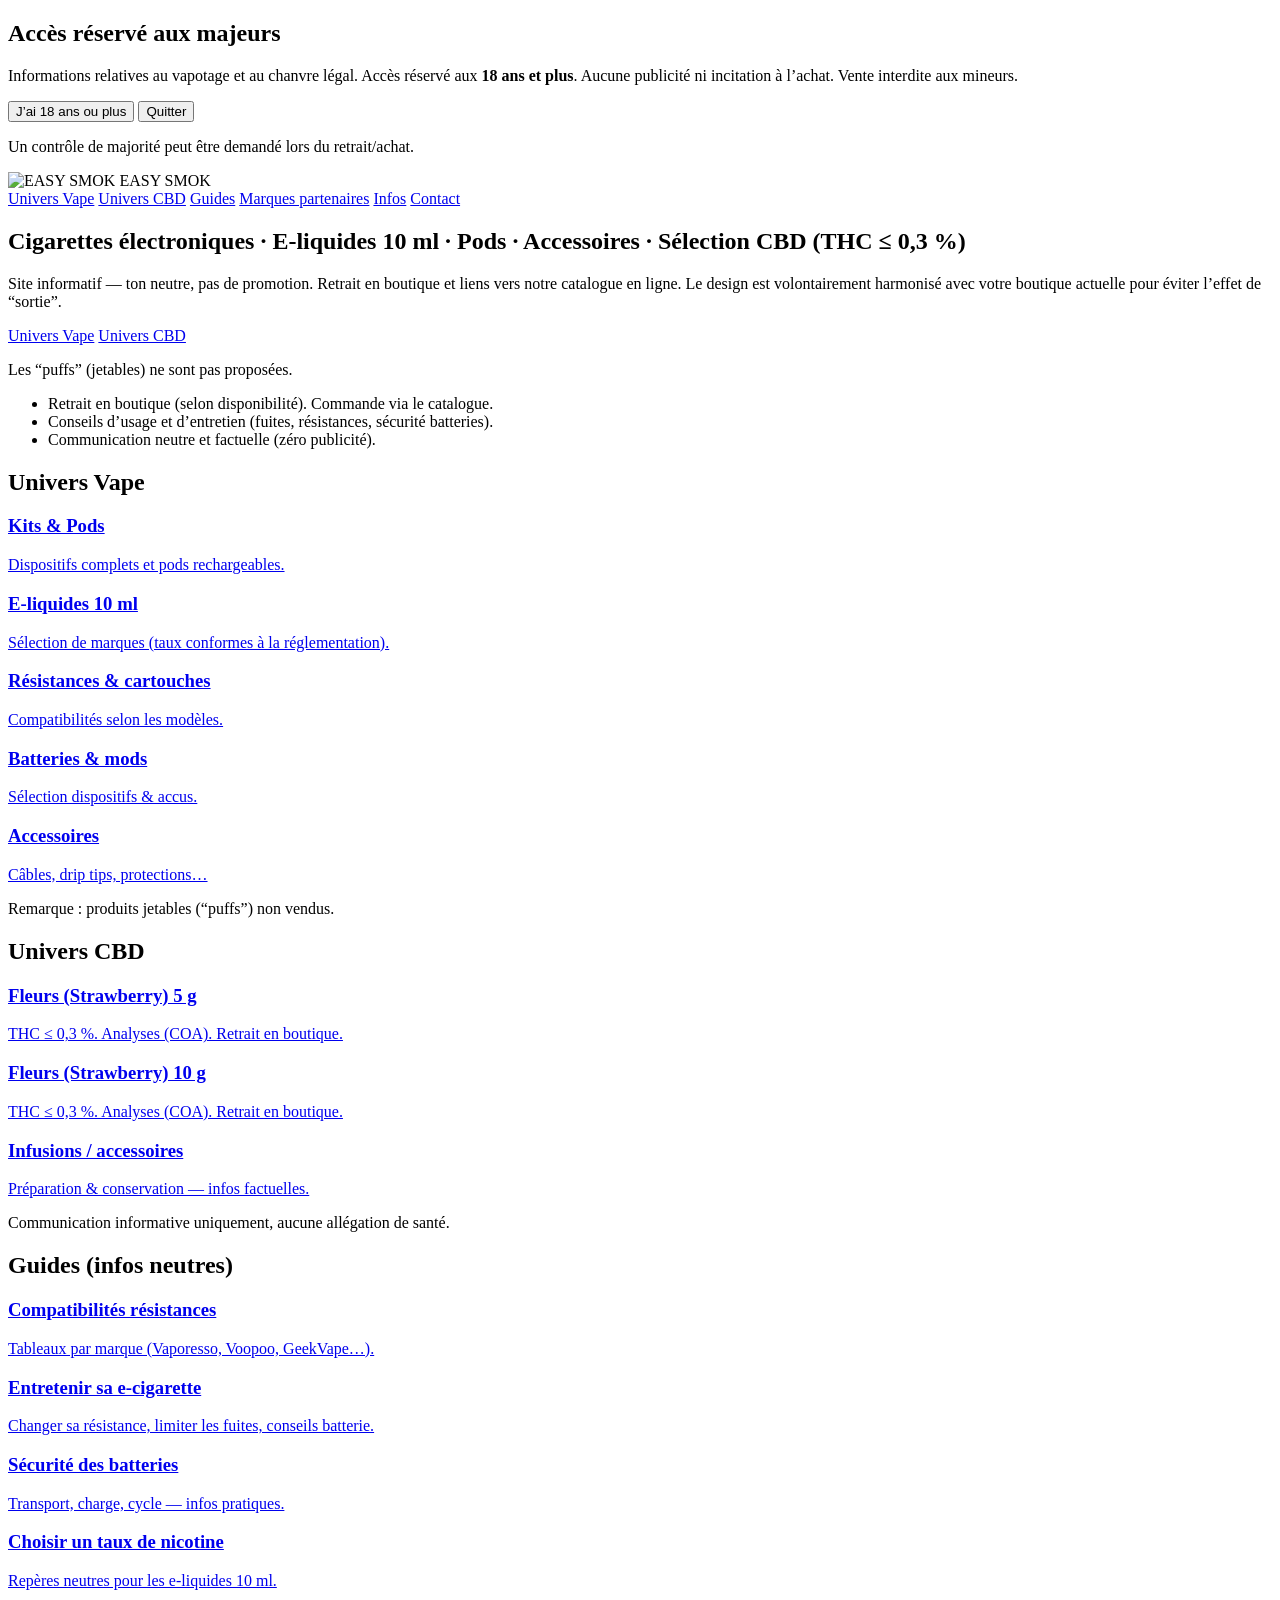
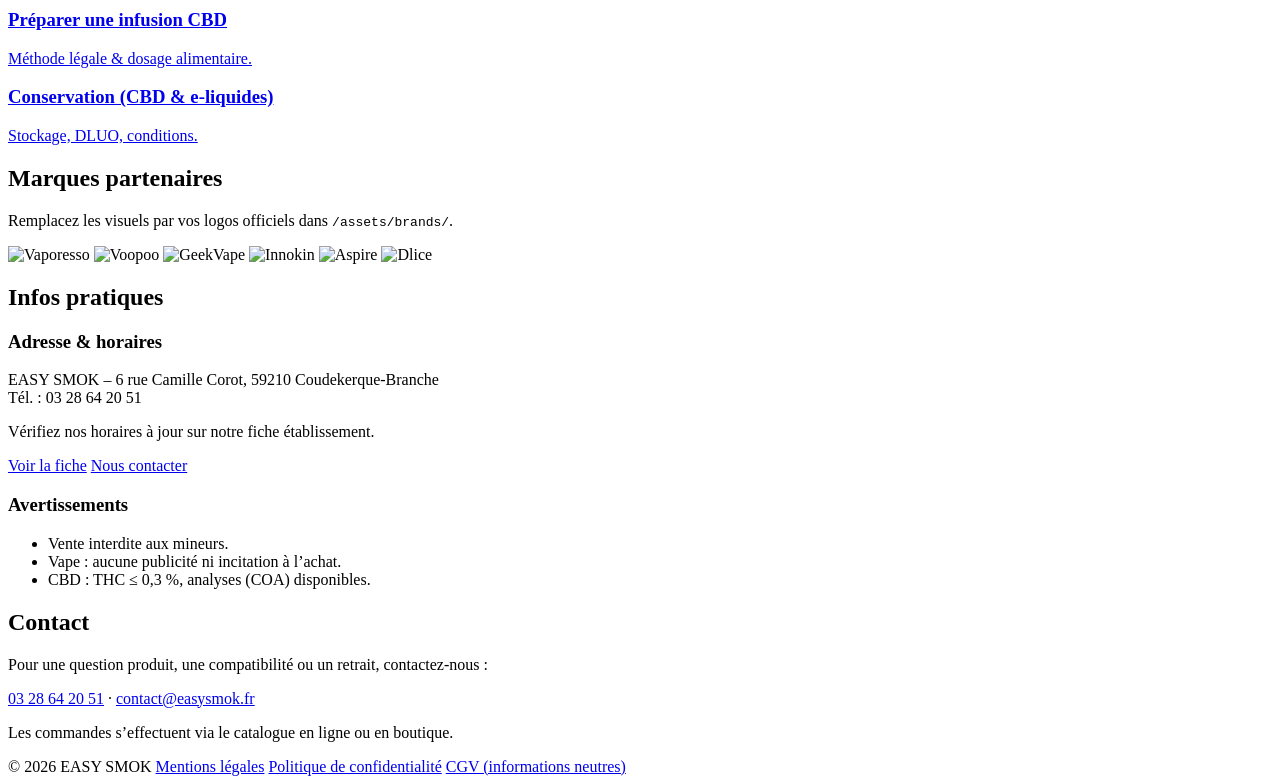
==== index.html @ 7e16b04e "Create index.html" ====
<!DOCTYPE html>
<html lang="fr">
<head>
  <meta charset="utf-8" />
  <meta name="viewport" content="width=device-width, initial-scale=1" />
  <title>EASY SMOK — Cigarettes électroniques & CBD à Coudekerque‑Branche (site informatif)</title>
  <meta name="description" content="EASY SMOK : informations neutres sur cigarettes électroniques, e‑liquides 10 ml, résistances, pods et sélection CBD (THC ≤ 0,3 %) à Coudekerque‑Branche. Retrait en boutique et liens vers notre catalogue." />
  <link rel="canonical" href="https://www.easysmok.fr/" />
  <meta name="robots" content="index,follow" />
  <meta property="og:type" content="website">
  <meta property="og:title" content="EASY SMOK — Cigarettes électroniques & CBD">
  <meta property="og:description" content="Site vitrine informatif : univers Vape & CBD, retrait en boutique, liens vers le catalogue.">
  <meta property="og:url" content="https://www.easysmok.fr/">
  <meta property="og:image" content="https://www.easysmok.fr/assets/logo.png">
  <link rel="icon" type="image/png" href="/assets/logo_easy_smok_apple_1024_transparent.png" />
  <script src="https://cdn.tailwindcss.com"></script>
  <script> tailwind.config = { theme: { extend: { colors: { brand: { red: '#e11d2e' }}}}}; </script>
  <style>.glass{backdrop-filter:blur(8px);background:rgba(255,255,255,.85)}</style>
  <script type="application/ld+json">
  {
    "@context":"https://schema.org",
    "@type":"Store",
    "name":"EASY SMOK",
    "telephone":"+33 3 28 64 20 51",
    "address":{"@type":"PostalAddress","streetAddress":"6 rue Camille Corot","addressLocality":"Coudekerque‑Branche","postalCode":"59210","addressCountry":"FR"},
    "url":"https://www.easysmok.fr/",
    "sameAs":["https://www.facebook.com/easysmok/"]
  }
  </script>
</head>
<body class="min-h-screen bg-white text-slate-800 selection:bg-brand-red/20">
  <div id="ageGate" class="fixed inset-0 z-50 hidden">
    <div class="flex items-center justify-center min-h-full bg-slate-900/70">
      <div class="glass w-[92vw] max-w-md rounded-2xl p-6 shadow-2xl">
        <h2 class="text-xl font-semibold mb-2">Accès réservé aux majeurs</h2>
        <p class="text-sm leading-relaxed text-slate-600 mb-4">
          Informations relatives au vapotage et au chanvre légal. Accès réservé aux <strong>18 ans et plus</strong>.
          Aucune publicité ni incitation à l’achat. Vente interdite aux mineurs.
        </p>
        <div class="flex gap-3">
          <button id="btnYes" class="px-4 py-2 rounded-xl bg-brand-red text-white hover:opacity-90">J’ai 18 ans ou plus</button>
          <button id="btnNo" class="px-4 py-2 rounded-xl bg-slate-200 hover:bg-slate-300">Quitter</button>
        </div>
        <p class="text-xs text-slate-500 mt-3">Un contrôle de majorité peut être demandé lors du retrait/achat.</p>
      </div>
    </div>
  </div>

  <header class="border-b border-slate-200">
    <div class="max-w-6xl mx-auto px-4 py-4 flex items-center justify-between">
      <div class="flex items-center gap-3">
        <img src="/assets/logo_easy_smok_apple_1024_transparent.png" alt="EASY SMOK" class="h-10 w-auto" />
        <span class="sr-only">EASY SMOK</span>
      </div>
      <nav class="hidden md:flex gap-6 text-sm">
        <a href="#vape" class="hover:underline">Univers Vape</a>
        <a href="#cbd" class="hover:underline">Univers CBD</a>
        <a href="#guides" class="hover:underline">Guides</a>
        <a href="#marques" class="hover:underline">Marques partenaires</a>
        <a href="#infos" class="hover:underline">Infos</a>
        <a href="#contact" class="hover:underline">Contact</a>
      </nav>
    </div>
  </header>

  <section class="max-w-6xl mx-auto px-4 py-10">
    <div class="grid md:grid-cols-2 gap-8 items-center">
      <div>
        <h1 class="text-3xl md:text-4xl font-semibold leading-tight">Cigarettes électroniques · E‑liquides 10 ml · Pods · Accessoires · Sélection CBD (THC ≤ 0,3 %)</h1>
        <p class="mt-4 text-slate-600">
          Site informatif — ton neutre, pas de promotion. Retrait en boutique et liens vers notre catalogue en ligne.
          Le design est volontairement harmonisé avec votre boutique actuelle pour éviter l’effet de “sortie”.
        </p>
        <div class="mt-6 flex flex-wrap gap-3">
          <a href="#vape" class="inline-flex items-center gap-2 px-4 py-2 rounded-xl bg-brand-red text-white hover:opacity-90">Univers Vape</a>
          <a href="#cbd" class="inline-flex items-center gap-2 px-4 py-2 rounded-xl bg-slate-200 hover:bg-slate-300">Univers CBD</a>
        </div>
        <p class="mt-3 text-xs text-slate-500">Les “puffs” (jetables) ne sont pas proposées.</p>
      </div>
      <div class="relative">
        <div class="rounded-2xl border border-slate-200 p-6 shadow-sm bg-white">
          <ul class="text-sm space-y-3">
            <li class="flex items-start gap-3"><span class="mt-1 h-2 w-2 rounded-full bg-brand-red"></span>
              <span>Retrait en boutique (selon disponibilité). Commande via le catalogue.</span></li>
            <li class="flex items-start gap-3"><span class="mt-1 h-2 w-2 rounded-full bg-brand-red"></span>
              <span>Conseils d’usage et d’entretien (fuites, résistances, sécurité batteries).</span></li>
            <li class="flex items-start gap-3"><span class="mt-1 h-2 w-2 rounded-full bg-brand-red"></span>
              <span>Communication neutre et factuelle (zéro publicité).</span></li>
          </ul>
        </div>
      </div>
    </div>
  </section>

  <section id="vape" class="border-t border-slate-200 bg-slate-50">
    <div class="max-w-6xl mx-auto px-4 py-10">
      <h2 class="text-2xl font-semibold mb-6">Univers Vape</h2>
      <div class="grid sm:grid-cols-2 lg:grid-cols-3 gap-4">
        <a class="block rounded-2xl bg-white p-5 shadow hover:shadow-md transition" href="https://easysmok.eproshopping.fr/catalogue/226014-kit">
          <h3 class="font-medium">Kits & Pods</h3>
          <p class="text-sm text-slate-600 mt-1">Dispositifs complets et pods rechargeables.</p>
        </a>
        <a class="block rounded-2xl bg-white p-5 shadow hover:shadow-md transition" href="https://easysmok.eproshopping.fr/catalogue/225247-pulp">
          <h3 class="font-medium">E‑liquides 10 ml</h3>
          <p class="text-sm text-slate-600 mt-1">Sélection de marques (taux conformes à la réglementation).</p>
        </a>
        <a class="block rounded-2xl bg-white p-5 shadow hover:shadow-md transition" href="https://easysmok.eproshopping.fr/catalogue/268162-RESISTENCES">
          <h3 class="font-medium">Résistances & cartouches</h3>
          <p class="text-sm text-slate-600 mt-1">Compatibilités selon les modèles.</p>
        </a>
        <a class="block rounded-2xl bg-white p-5 shadow hover:shadow-md transition" href="https://easysmok.eproshopping.fr/catalogue/267697-BATTERIE">
          <h3 class="font-medium">Batteries & mods</h3>
          <p class="text-sm text-slate-600 mt-1">Sélection dispositifs & accus.</p>
        </a>
        <a class="block rounded-2xl bg-white p-5 shadow hover:shadow-md transition" href="https://easysmok.eproshopping.fr/catalogue/226016-ACCESSOIRE">
          <h3 class="font-medium">Accessoires</h3>
          <p class="text-sm text-slate-600 mt-1">Câbles, drip tips, protections…</p>
        </a>
      </div>
      <p class="text-xs text-slate-500 mt-4">Remarque : produits jetables (“puffs”) non vendus.</p>
    </div>
  </section>

  <section id="cbd" class="max-w-6xl mx-auto px-4 py-10">
    <h2 class="text-2xl font-semibold mb-6">Univers CBD</h2>
    <div class="grid sm:grid-cols-2 lg:grid-cols-3 gap-4">
      <a class="block rounded-2xl bg-white p-5 shadow hover:shadow-md transition" href="#">
        <h3 class="font-medium">Fleurs (Strawberry) 5 g</h3>
        <p class="text-sm text-slate-600 mt-1">THC ≤ 0,3 %. Analyses (COA). Retrait en boutique.</p>
      </a>
      <a class="block rounded-2xl bg-white p-5 shadow hover:shadow-md transition" href="#">
        <h3 class="font-medium">Fleurs (Strawberry) 10 g</h3>
        <p class="text-sm text-slate-600 mt-1">THC ≤ 0,3 %. Analyses (COA). Retrait en boutique.</p>
      </a>
      <a class="block rounded-2xl bg-white p-5 shadow hover:shadow-md transition" href="#">
        <h3 class="font-medium">Infusions / accessoires</h3>
        <p class="text-sm text-slate-600 mt-1">Préparation & conservation — infos factuelles.</p>
      </a>
    </div>
    <p class="text-xs text-slate-500 mt-4">Communication informative uniquement, aucune allégation de santé.</p>
  </section>

  <section id="guides" class="border-t border-slate-200 bg-slate-50">
    <div class="max-w-6xl mx-auto px-4 py-10">
      <h2 class="text-2xl font-semibold mb-6">Guides (infos neutres)</h2>
      <div class="grid sm:grid-cols-2 lg:grid-cols-3 gap-4">
        <a class="block rounded-2xl bg-white p-5 shadow hover:shadow-md transition" href="/guides/compatibilites-resistances.html">
          <h3 class="font-medium">Compatibilités résistances</h3>
          <p class="text-sm text-slate-600 mt-1">Tableaux par marque (Vaporesso, Voopoo, GeekVape…).</p>
        </a>
        <a class="block rounded-2xl bg-white p-5 shadow hover:shadow-md transition" href="/guides/entretien-ecig.html">
          <h3 class="font-medium">Entretenir sa e‑cigarette</h3>
          <p class="text-sm text-slate-600 mt-1">Changer sa résistance, limiter les fuites, conseils batterie.</p>
        </a>
        <a class="block rounded-2xl bg-white p-5 shadow hover:shadow-md transition" href="/guides/securite-batteries.html">
          <h3 class="font-medium">Sécurité des batteries</h3>
          <p class="text-sm text-slate-600 mt-1">Transport, charge, cycle — infos pratiques.</p>
        </a>
        <a class="block rounded-2xl bg-white p-5 shadow hover:shadow-md transition" href="/guides/taux-nicotine.html">
          <h3 class="font-medium">Choisir un taux de nicotine</h3>
          <p class="text-sm text-slate-600 mt-1">Repères neutres pour les e‑liquides 10 ml.</p>
        </a>
        <a class="block rounded-2xl bg-white p-5 shadow hover:shadow-md transition" href="/guides/infusion-cbd.html">
          <h3 class="font-medium">Préparer une infusion CBD</h3>
          <p class="text-sm text-slate-600 mt-1">Méthode légale & dosage alimentaire.</p>
        </a>
        <a class="block rounded-2xl bg-white p-5 shadow hover:shadow-md transition" href="/guides/conservation-cbd.html">
          <h3 class="font-medium">Conservation (CBD & e‑liquides)</h3>
          <p class="text-sm text-slate-600 mt-1">Stockage, DLUO, conditions.</p>
        </a>
      </div>
    </div>
  </section>

  <section id="marques" class="max-w-6xl mx-auto px-4 py-10">
    <h2 class="text-2xl font-semibold mb-6">Marques partenaires</h2>
    <p class="text-sm text-slate-600 mb-4">Remplacez les visuels par vos logos officiels dans <code>/assets/brands/</code>.</p>
    <div class="grid grid-cols-2 sm:grid-cols-3 lg:grid-cols-6 gap-4 items-center">
      <img src="/assets/brands/vaporesso.svg" alt="Vaporesso" loading="lazy" class="h-16 w-full object-contain p-3 bg-white rounded-xl shadow"/>
      <img src="/assets/brands/voopoo.svg" alt="Voopoo" loading="lazy" class="h-16 w-full object-contain p-3 bg-white rounded-xl shadow"/>
      <img src="/assets/brands/geekvape.svg" alt="GeekVape" loading="lazy" class="h-16 w-full object-contain p-3 bg-white rounded-xl shadow"/>
      <img src="/assets/brands/innokin.svg" alt="Innokin" loading="lazy" class="h-16 w-full object-contain p-3 bg-white rounded-xl shadow"/>
      <img src="/assets/brands/aspire.svg" alt="Aspire" loading="lazy" class="h-16 w-full object-contain p-3 bg-white rounded-xl shadow"/>
      <img src="/assets/brands/dlice.svg" alt="Dlice" loading="lazy" class="h-16 w-full object-contain p-3 bg-white rounded-xl shadow"/>
    </div>
  </section>

  <section id="infos" class="border-t border-slate-200 bg-slate-50">
    <div class="max-w-6xl mx-auto px-4 py-10">
      <h2 class="text-2xl font-semibold mb-6">Infos pratiques</h2>
      <div class="grid md:grid-cols-2 gap-6">
        <div class="rounded-2xl bg-white p-5 shadow-sm">
          <h3 class="font-medium">Adresse & horaires</h3>
          <p class="text-sm text-slate-600 mt-2">
            EASY SMOK – 6 rue Camille Corot, 59210 Coudekerque‑Branche<br/>
            Tél. : 03 28 64 20 51
          </p>
          <p class="text-xs text-slate-500 mt-2">Vérifiez nos horaires à jour sur notre fiche établissement.</p>
          <div class="mt-3 flex gap-3">
            <a class="px-3 py-2 rounded-xl bg-brand-red text-white text-sm" href="https://www.facebook.com/easysmok/" target="_blank" rel="noopener">Voir la fiche</a>
            <a class="px-3 py-2 rounded-xl bg-slate-200 text-sm" href="https://easysmok.eproshopping.fr/contact" target="_blank" rel="noopener">Nous contacter</a>
          </div>
        </div>
        <div class="rounded-2xl bg-white p-5 shadow-sm">
          <h3 class="font-medium">Avertissements</h3>
          <ul class="list-disc ml-5 text-sm text-slate-600 mt-2 space-y-2">
            <li>Vente interdite aux mineurs.</li>
            <li>Vape : aucune publicité ni incitation à l’achat.</li>
            <li>CBD : THC ≤ 0,3 %, analyses (COA) disponibles.</li>
          </ul>
        </div>
      </div>
    </div>
  </section>

  <section id="contact" class="max-w-6xl mx-auto px-4 py-10">
    <h2 class="text-2xl font-semibold mb-6">Contact</h2>
    <div class="rounded-2xl border border-slate-200 p-6">
      <p class="text-sm text-slate-600">Pour une question produit, une compatibilité ou un retrait, contactez‑nous :</p>
      <p class="mt-2"><a class="text-slate-900 underline" href="tel:+33328642051">03 28 64 20 51</a> · <a class="text-slate-900 underline" href="mailto:contact@easysmok.fr">contact@easysmok.fr</a></p>
      <p class="text-xs text-slate-500 mt-3">Les commandes s’effectuent via le catalogue en ligne ou en boutique.</p>
    </div>
  </section>

  <footer class="border-t border-slate-200 py-10">
    <div class="max-w-6xl mx-auto px-4 text-xs text-slate-500">
      <div class="flex flex-wrap items-center gap-3">
        <span>© <span id="year"></span> EASY SMOK</span>
        <a class="underline" href="#">Mentions légales</a>
        <a class="underline" href="#">Politique de confidentialité</a>
        <a class="underline" href="#">CGV (informations neutres)</a>
      </div>
    </div>
  </footer>

  <script>
    document.getElementById('year').textContent = new Date().getFullYear();
    const ageGate = document.getElementById('ageGate');
    const btnYes  = document.getElementById('btnYes');
    const btnNo   = document.getElementById('btnNo');
    const hasConsent = document.cookie.split('; ').find(r => r.startsWith('ageVerified='));
    if (!hasConsent) { ageGate.classList.remove('hidden'); }
    btnYes.addEventListener('click', () => {
      const expiry = new Date(Date.now() + 1000*60*60*24*30).toUTCString();
      document.cookie = `ageVerified=1; path=/; expires=${expiry}`;
      ageGate.classList.add('hidden');
    });
    btnNo.addEventListener('click', () => { window.location.href = 'https://www.service-public.fr/'; });
  </script>
</body>
</html>
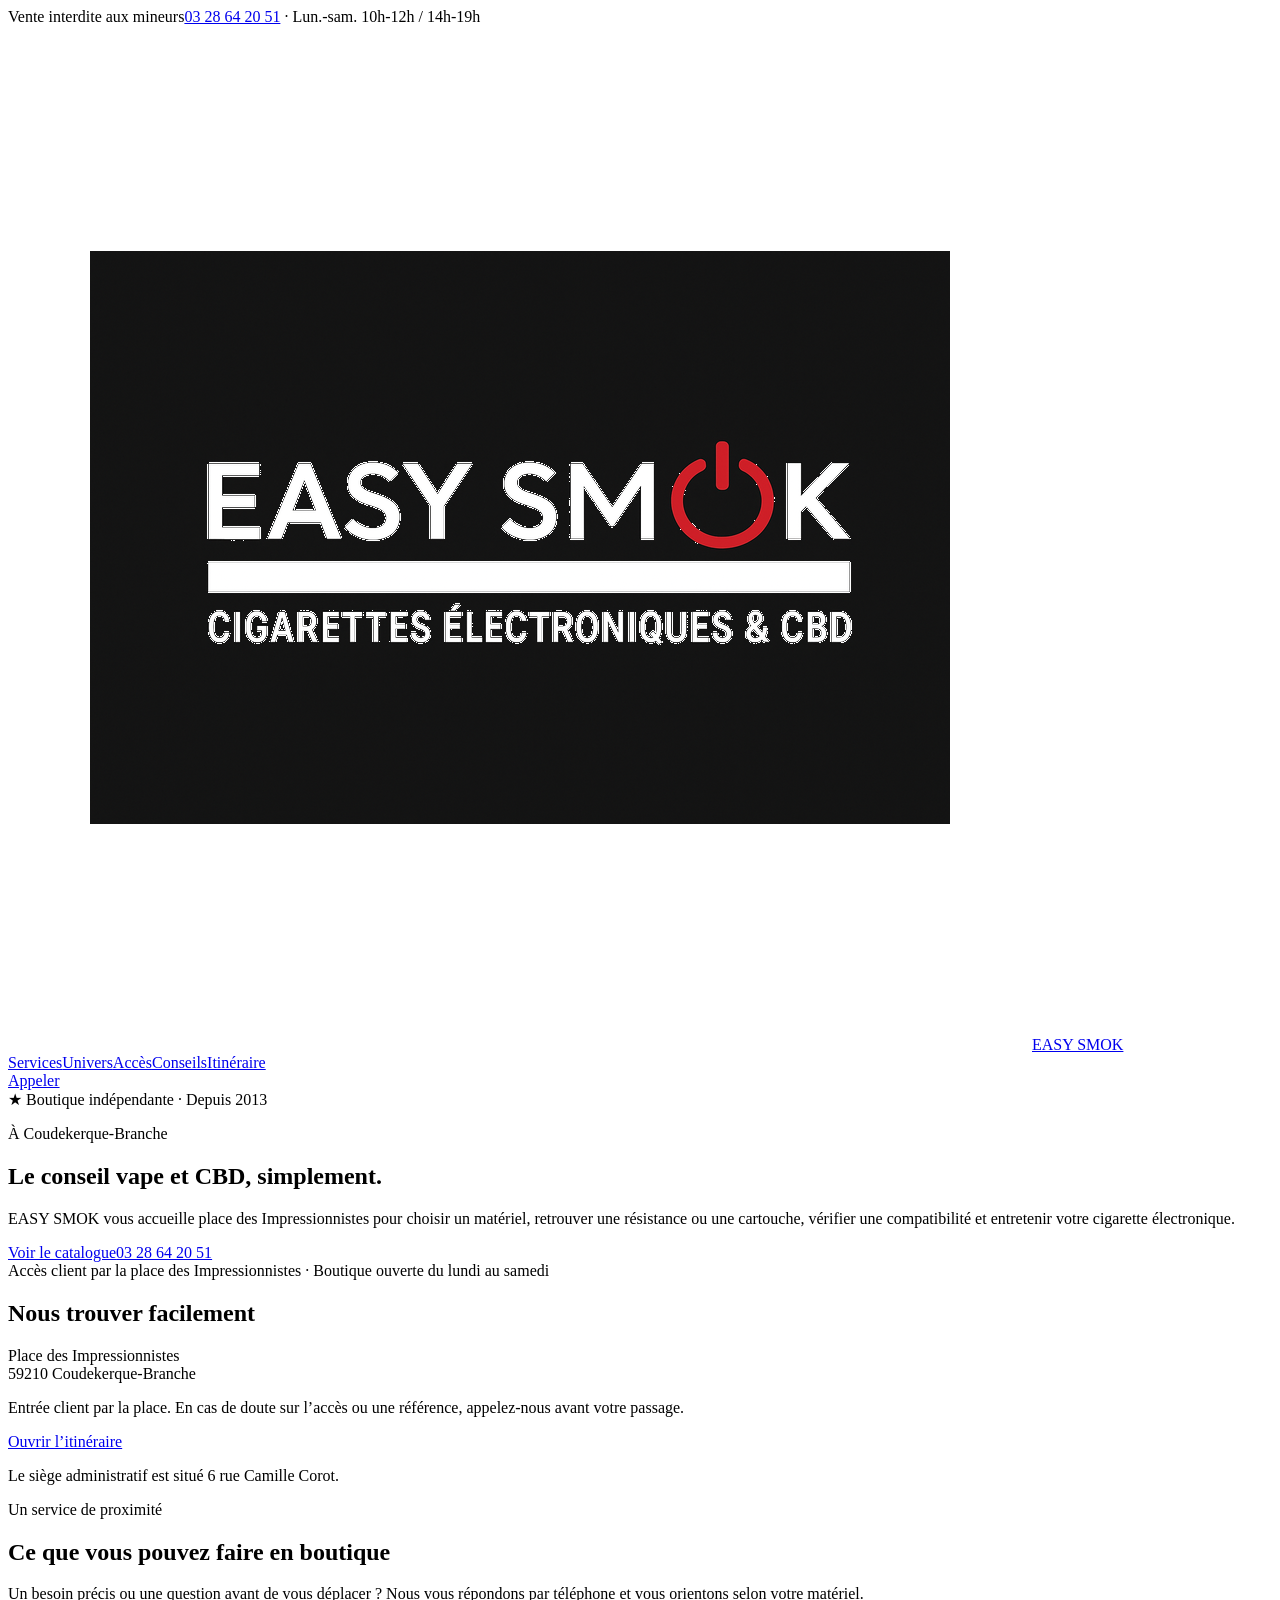
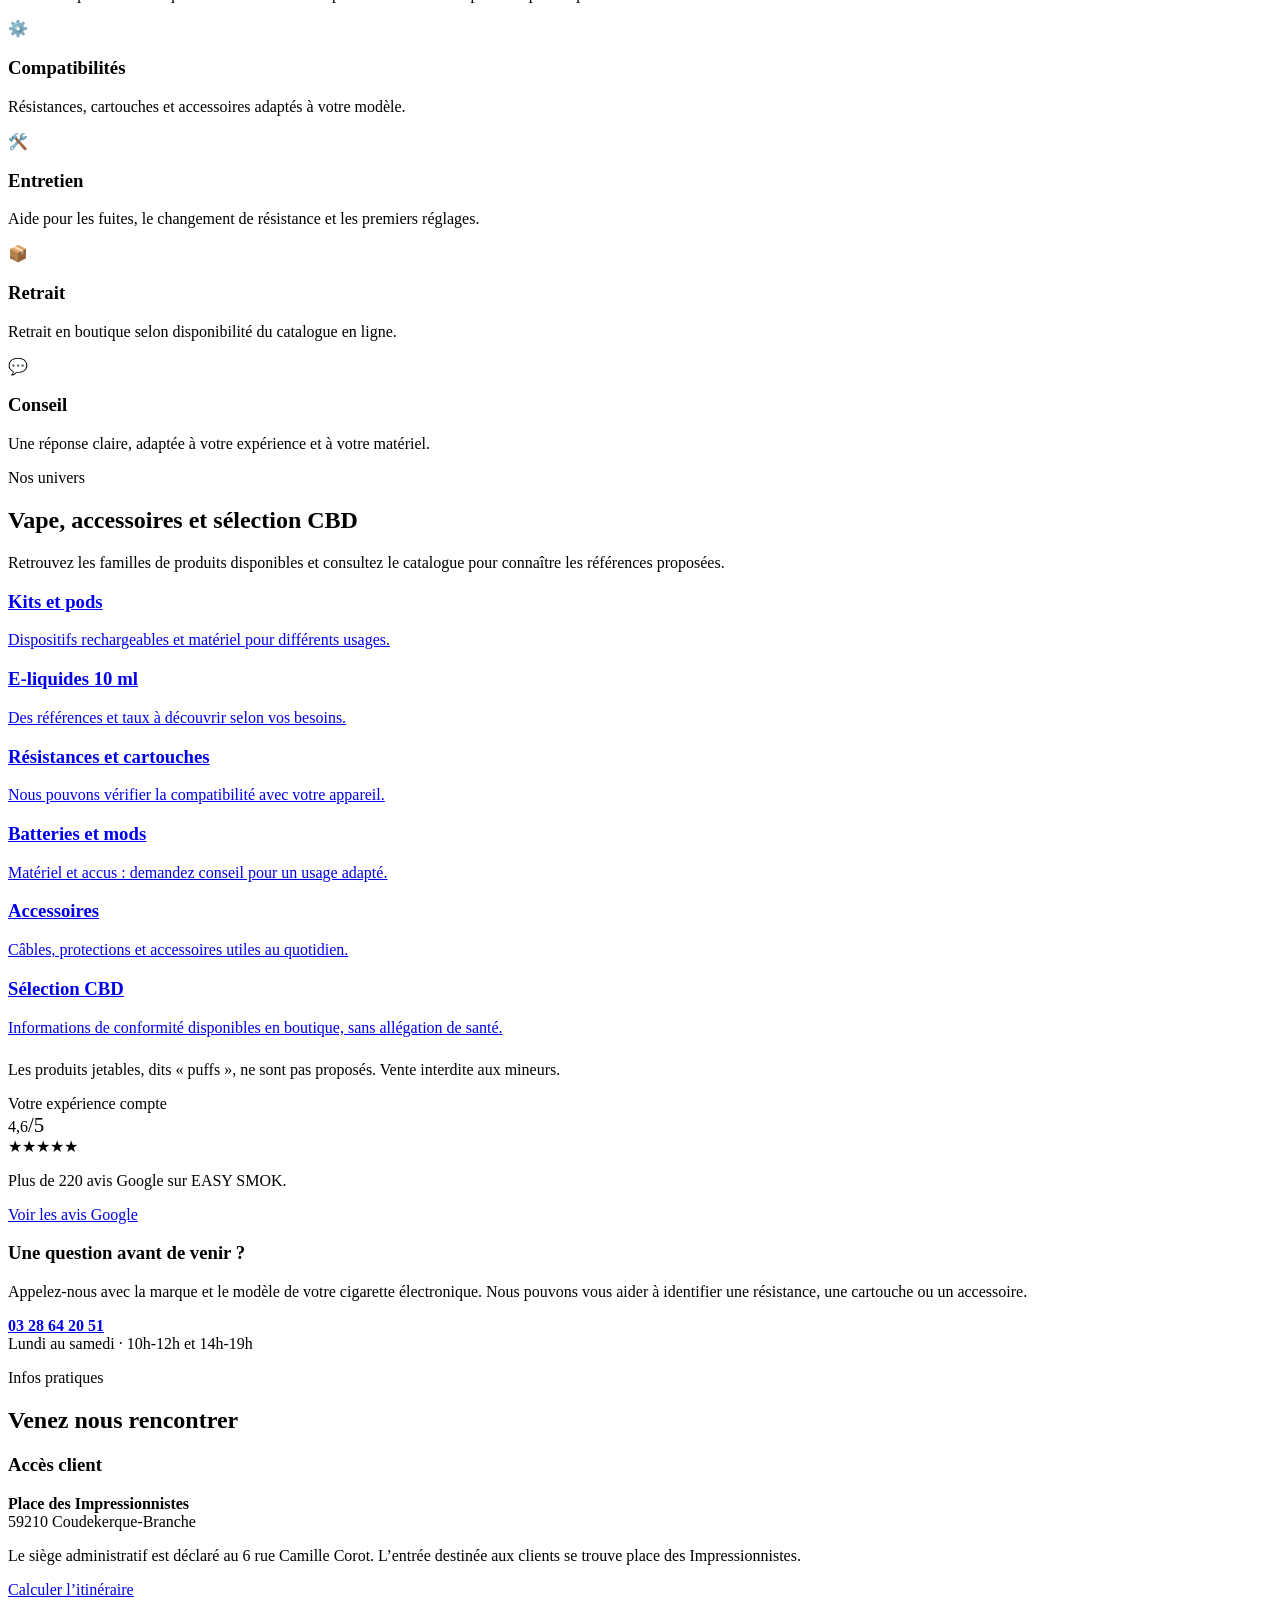
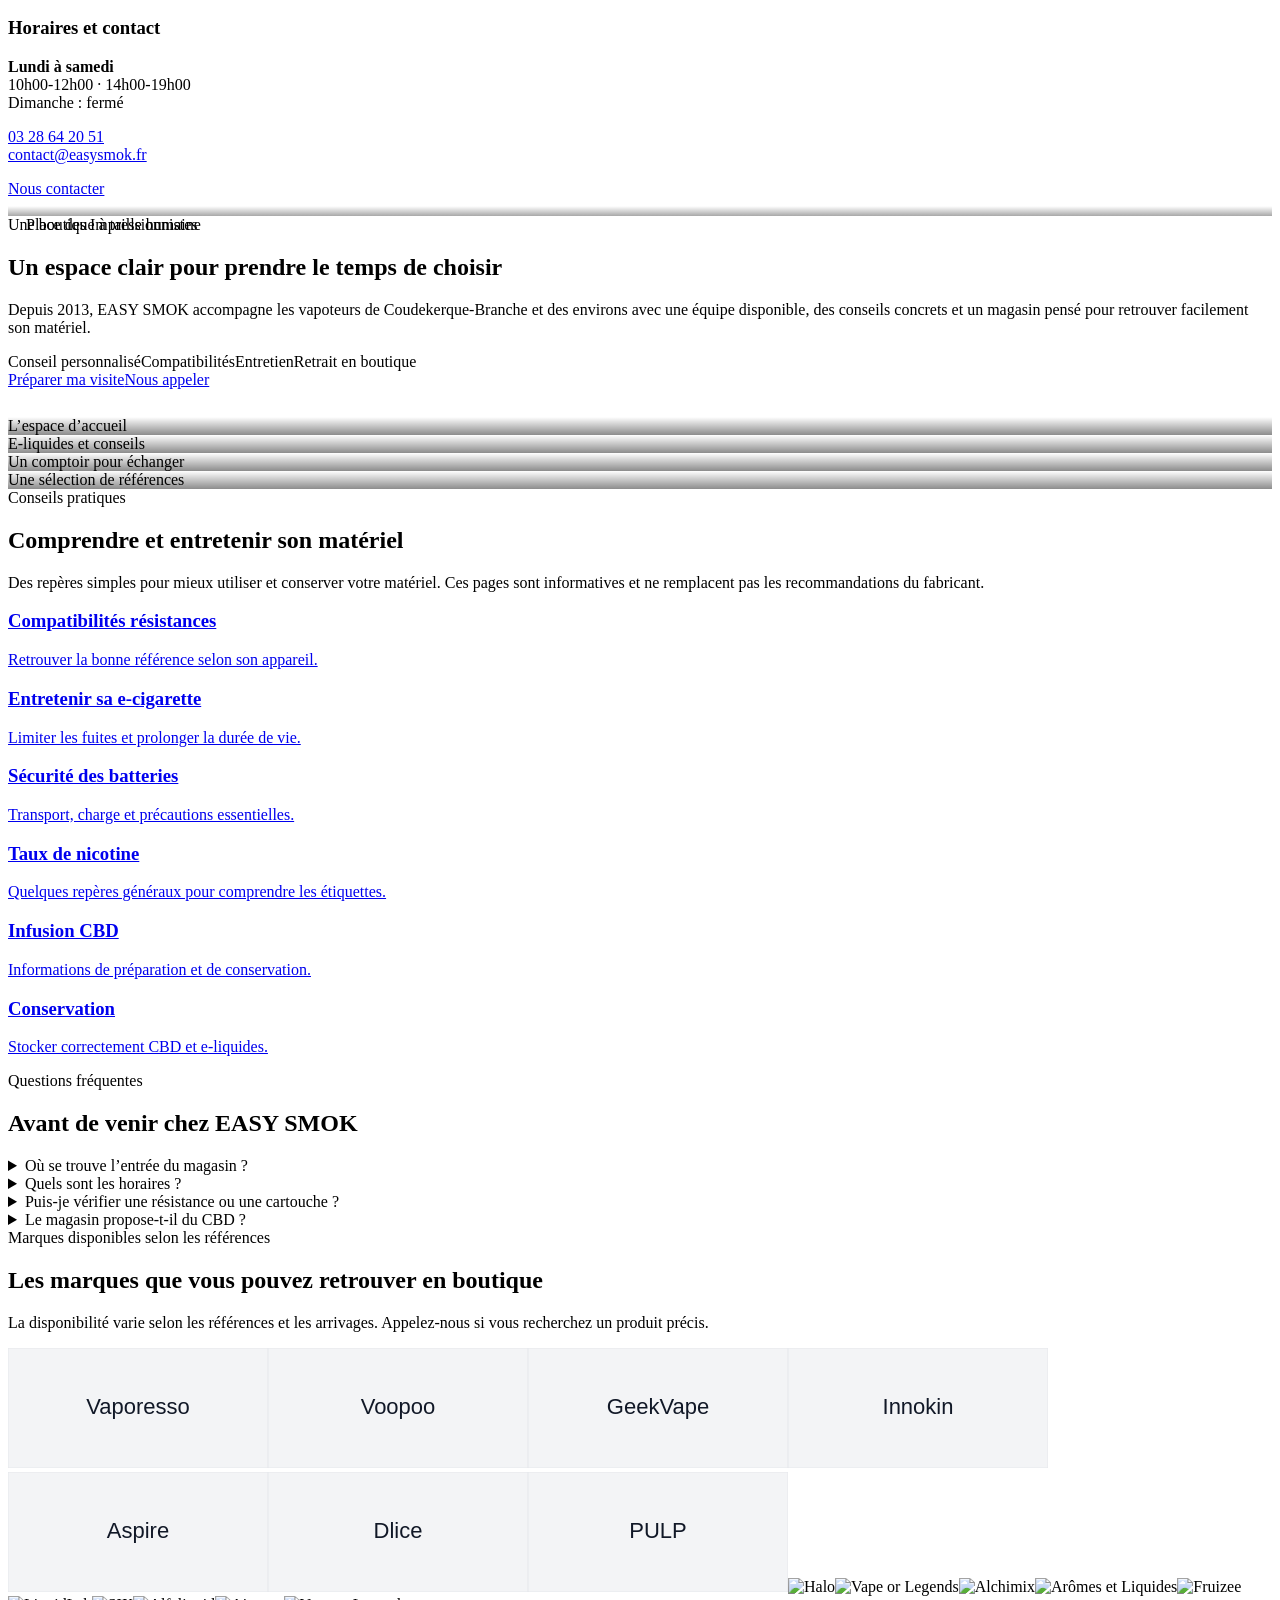
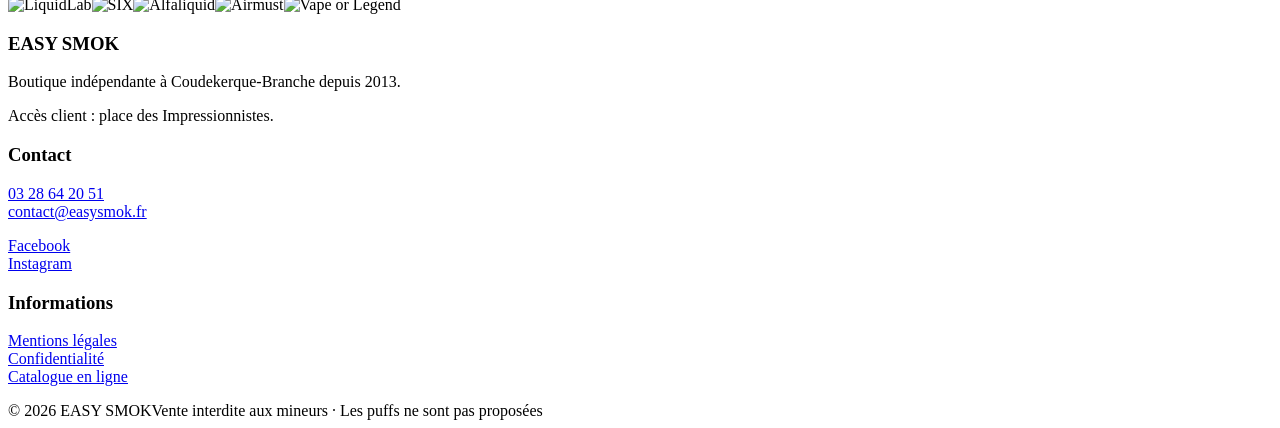
==== commit 571671b5: "Add files via upload" ====
--- a/index.html
+++ b/index.html
@@ -1,251 +1,25 @@
-<!DOCTYPE html>
+<!doctype html>
 <html lang="fr">
 <head>
-  <meta charset="utf-8" />
-  <meta name="viewport" content="width=device-width, initial-scale=1" />
-  <title>EASY SMOK — Cigarettes électroniques & CBD à Coudekerque‑Branche (site informatif)</title>
-  <meta name="description" content="EASY SMOK : informations neutres sur cigarettes électroniques, e‑liquides 10 ml, résistances, pods et sélection CBD (THC ≤ 0,3 %) à Coudekerque‑Branche. Retrait en boutique et liens vers notre catalogue." />
-  <link rel="canonical" href="https://www.easysmok.fr/" />
-  <meta name="robots" content="index,follow" />
-  <meta property="og:type" content="website">
-  <meta property="og:title" content="EASY SMOK — Cigarettes électroniques & CBD">
-  <meta property="og:description" content="Site vitrine informatif : univers Vape & CBD, retrait en boutique, liens vers le catalogue.">
-  <meta property="og:url" content="https://www.easysmok.fr/">
-  <meta property="og:image" content="https://www.easysmok.fr/assets/logo.png">
-  <link rel="icon" type="image/png" href="/assets/logo_easy_smok_apple_1024_transparent.png" />
-  <script src="https://cdn.tailwindcss.com"></script>
-  <script> tailwind.config = { theme: { extend: { colors: { brand: { red: '#e11d2e' }}}}}; </script>
-  <style>.glass{backdrop-filter:blur(8px);background:rgba(255,255,255,.85)}</style>
-  <script type="application/ld+json">
-  {
-    "@context":"https://schema.org",
-    "@type":"Store",
-    "name":"EASY SMOK",
-    "telephone":"+33 3 28 64 20 51",
-    "address":{"@type":"PostalAddress","streetAddress":"6 rue Camille Corot","addressLocality":"Coudekerque‑Branche","postalCode":"59210","addressCountry":"FR"},
-    "url":"https://www.easysmok.fr/",
-    "sameAs":["https://www.facebook.com/easysmok/"]
-  }
-  </script>
-</head>
-<body class="min-h-screen bg-white text-slate-800 selection:bg-brand-red/20">
-  <div id="ageGate" class="fixed inset-0 z-50 hidden">
-    <div class="flex items-center justify-center min-h-full bg-slate-900/70">
-      <div class="glass w-[92vw] max-w-md rounded-2xl p-6 shadow-2xl">
-        <h2 class="text-xl font-semibold mb-2">Accès réservé aux majeurs</h2>
-        <p class="text-sm leading-relaxed text-slate-600 mb-4">
-          Informations relatives au vapotage et au chanvre légal. Accès réservé aux <strong>18 ans et plus</strong>.
-          Aucune publicité ni incitation à l’achat. Vente interdite aux mineurs.
-        </p>
-        <div class="flex gap-3">
-          <button id="btnYes" class="px-4 py-2 rounded-xl bg-brand-red text-white hover:opacity-90">J’ai 18 ans ou plus</button>
-          <button id="btnNo" class="px-4 py-2 rounded-xl bg-slate-200 hover:bg-slate-300">Quitter</button>
-        </div>
-        <p class="text-xs text-slate-500 mt-3">Un contrôle de majorité peut être demandé lors du retrait/achat.</p>
-      </div>
-    </div>
-  </div>
-
-  <header class="border-b border-slate-200">
-    <div class="max-w-6xl mx-auto px-4 py-4 flex items-center justify-between">
-      <div class="flex items-center gap-3">
-        <img src="/assets/logo_easy_smok_apple_1024_transparent.png" alt="EASY SMOK" class="h-10 w-auto" />
-        <span class="sr-only">EASY SMOK</span>
-      </div>
-      <nav class="hidden md:flex gap-6 text-sm">
-        <a href="#vape" class="hover:underline">Univers Vape</a>
-        <a href="#cbd" class="hover:underline">Univers CBD</a>
-        <a href="#guides" class="hover:underline">Guides</a>
-        <a href="#marques" class="hover:underline">Marques partenaires</a>
-        <a href="#infos" class="hover:underline">Infos</a>
-        <a href="#contact" class="hover:underline">Contact</a>
-      </nav>
-    </div>
-  </header>
-
-  <section class="max-w-6xl mx-auto px-4 py-10">
-    <div class="grid md:grid-cols-2 gap-8 items-center">
-      <div>
-        <h1 class="text-3xl md:text-4xl font-semibold leading-tight">Cigarettes électroniques · E‑liquides 10 ml · Pods · Accessoires · Sélection CBD (THC ≤ 0,3 %)</h1>
-        <p class="mt-4 text-slate-600">
-          Site informatif — ton neutre, pas de promotion. Retrait en boutique et liens vers notre catalogue en ligne.
-          Le design est volontairement harmonisé avec votre boutique actuelle pour éviter l’effet de “sortie”.
-        </p>
-        <div class="mt-6 flex flex-wrap gap-3">
-          <a href="#vape" class="inline-flex items-center gap-2 px-4 py-2 rounded-xl bg-brand-red text-white hover:opacity-90">Univers Vape</a>
-          <a href="#cbd" class="inline-flex items-center gap-2 px-4 py-2 rounded-xl bg-slate-200 hover:bg-slate-300">Univers CBD</a>
-        </div>
-        <p class="mt-3 text-xs text-slate-500">Les “puffs” (jetables) ne sont pas proposées.</p>
-      </div>
-      <div class="relative">
-        <div class="rounded-2xl border border-slate-200 p-6 shadow-sm bg-white">
-          <ul class="text-sm space-y-3">
-            <li class="flex items-start gap-3"><span class="mt-1 h-2 w-2 rounded-full bg-brand-red"></span>
-              <span>Retrait en boutique (selon disponibilité). Commande via le catalogue.</span></li>
-            <li class="flex items-start gap-3"><span class="mt-1 h-2 w-2 rounded-full bg-brand-red"></span>
-              <span>Conseils d’usage et d’entretien (fuites, résistances, sécurité batteries).</span></li>
-            <li class="flex items-start gap-3"><span class="mt-1 h-2 w-2 rounded-full bg-brand-red"></span>
-              <span>Communication neutre et factuelle (zéro publicité).</span></li>
-          </ul>
-        </div>
-      </div>
-    </div>
-  </section>
-
-  <section id="vape" class="border-t border-slate-200 bg-slate-50">
-    <div class="max-w-6xl mx-auto px-4 py-10">
-      <h2 class="text-2xl font-semibold mb-6">Univers Vape</h2>
-      <div class="grid sm:grid-cols-2 lg:grid-cols-3 gap-4">
-        <a class="block rounded-2xl bg-white p-5 shadow hover:shadow-md transition" href="https://easysmok.eproshopping.fr/catalogue/226014-kit">
-          <h3 class="font-medium">Kits & Pods</h3>
-          <p class="text-sm text-slate-600 mt-1">Dispositifs complets et pods rechargeables.</p>
-        </a>
-        <a class="block rounded-2xl bg-white p-5 shadow hover:shadow-md transition" href="https://easysmok.eproshopping.fr/catalogue/225247-pulp">
-          <h3 class="font-medium">E‑liquides 10 ml</h3>
-          <p class="text-sm text-slate-600 mt-1">Sélection de marques (taux conformes à la réglementation).</p>
-        </a>
-        <a class="block rounded-2xl bg-white p-5 shadow hover:shadow-md transition" href="https://easysmok.eproshopping.fr/catalogue/268162-RESISTENCES">
-          <h3 class="font-medium">Résistances & cartouches</h3>
-          <p class="text-sm text-slate-600 mt-1">Compatibilités selon les modèles.</p>
-        </a>
-        <a class="block rounded-2xl bg-white p-5 shadow hover:shadow-md transition" href="https://easysmok.eproshopping.fr/catalogue/267697-BATTERIE">
-          <h3 class="font-medium">Batteries & mods</h3>
-          <p class="text-sm text-slate-600 mt-1">Sélection dispositifs & accus.</p>
-        </a>
-        <a class="block rounded-2xl bg-white p-5 shadow hover:shadow-md transition" href="https://easysmok.eproshopping.fr/catalogue/226016-ACCESSOIRE">
-          <h3 class="font-medium">Accessoires</h3>
-          <p class="text-sm text-slate-600 mt-1">Câbles, drip tips, protections…</p>
-        </a>
-      </div>
-      <p class="text-xs text-slate-500 mt-4">Remarque : produits jetables (“puffs”) non vendus.</p>
-    </div>
-  </section>
-
-  <section id="cbd" class="max-w-6xl mx-auto px-4 py-10">
-    <h2 class="text-2xl font-semibold mb-6">Univers CBD</h2>
-    <div class="grid sm:grid-cols-2 lg:grid-cols-3 gap-4">
-      <a class="block rounded-2xl bg-white p-5 shadow hover:shadow-md transition" href="#">
-        <h3 class="font-medium">Fleurs (Strawberry) 5 g</h3>
-        <p class="text-sm text-slate-600 mt-1">THC ≤ 0,3 %. Analyses (COA). Retrait en boutique.</p>
-      </a>
-      <a class="block rounded-2xl bg-white p-5 shadow hover:shadow-md transition" href="#">
-        <h3 class="font-medium">Fleurs (Strawberry) 10 g</h3>
-        <p class="text-sm text-slate-600 mt-1">THC ≤ 0,3 %. Analyses (COA). Retrait en boutique.</p>
-      </a>
-      <a class="block rounded-2xl bg-white p-5 shadow hover:shadow-md transition" href="#">
-        <h3 class="font-medium">Infusions / accessoires</h3>
-        <p class="text-sm text-slate-600 mt-1">Préparation & conservation — infos factuelles.</p>
-      </a>
-    </div>
-    <p class="text-xs text-slate-500 mt-4">Communication informative uniquement, aucune allégation de santé.</p>
-  </section>
-
-  <section id="guides" class="border-t border-slate-200 bg-slate-50">
-    <div class="max-w-6xl mx-auto px-4 py-10">
-      <h2 class="text-2xl font-semibold mb-6">Guides (infos neutres)</h2>
-      <div class="grid sm:grid-cols-2 lg:grid-cols-3 gap-4">
-        <a class="block rounded-2xl bg-white p-5 shadow hover:shadow-md transition" href="/guides/compatibilites-resistances.html">
-          <h3 class="font-medium">Compatibilités résistances</h3>
-          <p class="text-sm text-slate-600 mt-1">Tableaux par marque (Vaporesso, Voopoo, GeekVape…).</p>
-        </a>
-        <a class="block rounded-2xl bg-white p-5 shadow hover:shadow-md transition" href="/guides/entretien-ecig.html">
-          <h3 class="font-medium">Entretenir sa e‑cigarette</h3>
-          <p class="text-sm text-slate-600 mt-1">Changer sa résistance, limiter les fuites, conseils batterie.</p>
-        </a>
-        <a class="block rounded-2xl bg-white p-5 shadow hover:shadow-md transition" href="/guides/securite-batteries.html">
-          <h3 class="font-medium">Sécurité des batteries</h3>
-          <p class="text-sm text-slate-600 mt-1">Transport, charge, cycle — infos pratiques.</p>
-        </a>
-        <a class="block rounded-2xl bg-white p-5 shadow hover:shadow-md transition" href="/guides/taux-nicotine.html">
-          <h3 class="font-medium">Choisir un taux de nicotine</h3>
-          <p class="text-sm text-slate-600 mt-1">Repères neutres pour les e‑liquides 10 ml.</p>
-        </a>
-        <a class="block rounded-2xl bg-white p-5 shadow hover:shadow-md transition" href="/guides/infusion-cbd.html">
-          <h3 class="font-medium">Préparer une infusion CBD</h3>
-          <p class="text-sm text-slate-600 mt-1">Méthode légale & dosage alimentaire.</p>
-        </a>
-        <a class="block rounded-2xl bg-white p-5 shadow hover:shadow-md transition" href="/guides/conservation-cbd.html">
-          <h3 class="font-medium">Conservation (CBD & e‑liquides)</h3>
-          <p class="text-sm text-slate-600 mt-1">Stockage, DLUO, conditions.</p>
-        </a>
-      </div>
-    </div>
-  </section>
-
-  <section id="marques" class="max-w-6xl mx-auto px-4 py-10">
-    <h2 class="text-2xl font-semibold mb-6">Marques partenaires</h2>
-    <p class="text-sm text-slate-600 mb-4">Remplacez les visuels par vos logos officiels dans <code>/assets/brands/</code>.</p>
-    <div class="grid grid-cols-2 sm:grid-cols-3 lg:grid-cols-6 gap-4 items-center">
-      <img src="/assets/brands/vaporesso.svg" alt="Vaporesso" loading="lazy" class="h-16 w-full object-contain p-3 bg-white rounded-xl shadow"/>
-      <img src="/assets/brands/voopoo.svg" alt="Voopoo" loading="lazy" class="h-16 w-full object-contain p-3 bg-white rounded-xl shadow"/>
-      <img src="/assets/brands/geekvape.svg" alt="GeekVape" loading="lazy" class="h-16 w-full object-contain p-3 bg-white rounded-xl shadow"/>
-      <img src="/assets/brands/innokin.svg" alt="Innokin" loading="lazy" class="h-16 w-full object-contain p-3 bg-white rounded-xl shadow"/>
-      <img src="/assets/brands/aspire.svg" alt="Aspire" loading="lazy" class="h-16 w-full object-contain p-3 bg-white rounded-xl shadow"/>
-      <img src="/assets/brands/dlice.svg" alt="Dlice" loading="lazy" class="h-16 w-full object-contain p-3 bg-white rounded-xl shadow"/>
-    </div>
-  </section>
-
-  <section id="infos" class="border-t border-slate-200 bg-slate-50">
-    <div class="max-w-6xl mx-auto px-4 py-10">
-      <h2 class="text-2xl font-semibold mb-6">Infos pratiques</h2>
-      <div class="grid md:grid-cols-2 gap-6">
-        <div class="rounded-2xl bg-white p-5 shadow-sm">
-          <h3 class="font-medium">Adresse & horaires</h3>
-          <p class="text-sm text-slate-600 mt-2">
-            EASY SMOK – 6 rue Camille Corot, 59210 Coudekerque‑Branche<br/>
-            Tél. : 03 28 64 20 51
-          </p>
-          <p class="text-xs text-slate-500 mt-2">Vérifiez nos horaires à jour sur notre fiche établissement.</p>
-          <div class="mt-3 flex gap-3">
-            <a class="px-3 py-2 rounded-xl bg-brand-red text-white text-sm" href="https://www.facebook.com/easysmok/" target="_blank" rel="noopener">Voir la fiche</a>
-            <a class="px-3 py-2 rounded-xl bg-slate-200 text-sm" href="https://easysmok.eproshopping.fr/contact" target="_blank" rel="noopener">Nous contacter</a>
-          </div>
-        </div>
-        <div class="rounded-2xl bg-white p-5 shadow-sm">
-          <h3 class="font-medium">Avertissements</h3>
-          <ul class="list-disc ml-5 text-sm text-slate-600 mt-2 space-y-2">
-            <li>Vente interdite aux mineurs.</li>
-            <li>Vape : aucune publicité ni incitation à l’achat.</li>
-            <li>CBD : THC ≤ 0,3 %, analyses (COA) disponibles.</li>
-          </ul>
-        </div>
-      </div>
-    </div>
-  </section>
-
-  <section id="contact" class="max-w-6xl mx-auto px-4 py-10">
-    <h2 class="text-2xl font-semibold mb-6">Contact</h2>
-    <div class="rounded-2xl border border-slate-200 p-6">
-      <p class="text-sm text-slate-600">Pour une question produit, une compatibilité ou un retrait, contactez‑nous :</p>
-      <p class="mt-2"><a class="text-slate-900 underline" href="tel:+33328642051">03 28 64 20 51</a> · <a class="text-slate-900 underline" href="mailto:contact@easysmok.fr">contact@easysmok.fr</a></p>
-      <p class="text-xs text-slate-500 mt-3">Les commandes s’effectuent via le catalogue en ligne ou en boutique.</p>
-    </div>
-  </section>
-
-  <footer class="border-t border-slate-200 py-10">
-    <div class="max-w-6xl mx-auto px-4 text-xs text-slate-500">
-      <div class="flex flex-wrap items-center gap-3">
-        <span>© <span id="year"></span> EASY SMOK</span>
-        <a class="underline" href="#">Mentions légales</a>
-        <a class="underline" href="#">Politique de confidentialité</a>
-        <a class="underline" href="#">CGV (informations neutres)</a>
-      </div>
-    </div>
-  </footer>
-
-  <script>
-    document.getElementById('year').textContent = new Date().getFullYear();
-    const ageGate = document.getElementById('ageGate');
-    const btnYes  = document.getElementById('btnYes');
-    const btnNo   = document.getElementById('btnNo');
-    const hasConsent = document.cookie.split('; ').find(r => r.startsWith('ageVerified='));
-    if (!hasConsent) { ageGate.classList.remove('hidden'); }
-    btnYes.addEventListener('click', () => {
-      const expiry = new Date(Date.now() + 1000*60*60*24*30).toUTCString();
-      document.cookie = `ageVerified=1; path=/; expires=${expiry}`;
-      ageGate.classList.add('hidden');
-    });
-    btnNo.addEventListener('click', () => { window.location.href = 'https://www.service-public.fr/'; });
-  </script>
-</body>
-</html>
+<meta charset="utf-8"><meta name="viewport" content="width=device-width, initial-scale=1">
+<title>EASY SMOK | Vape, e-liquides et CBD à Coudekerque-Branche</title>
+<meta name="description" content="EASY SMOK à Coudekerque-Branche : cigarettes électroniques, e-liquides, résistances, cartouches, pods, accessoires et sélection CBD. Accès client place des Impressionnistes.">
+<link rel="canonical" href="https://www.easysmok.fr/"><link rel="stylesheet" href="/assets/site.css"><link rel="icon" href="/assets/logo_easy_smok_apple_1024_transparent.png">
+<meta property="og:type" content="website"><meta property="og:title" content="EASY SMOK à Coudekerque-Branche"><meta property="og:description" content="Votre boutique vape et CBD, accès client place des Impressionnistes."><meta property="og:url" content="https://www.easysmok.fr/"><meta property="og:image" content="https://www.easysmok.fr/assets/logo_easy_smok_apple_1024_transparent.png">
+<script type="application/ld+json">{"@context":"https://schema.org","@type":"Store","name":"EASY SMOK","telephone":"+33328642051","url":"https://www.easysmok.fr/","address":{"@type":"PostalAddress","streetAddress":"Place des Impressionnistes","addressLocality":"Coudekerque-Branche","postalCode":"59210","addressCountry":"FR"},"openingHours":["Mo-Sa 10:00-12:00","Mo-Sa 14:00-19:00"],"sameAs":["https://www.facebook.com/easysmok/","https://www.instagram.com/easy_smok/"]}</script>
+<script type="application/ld+json">{"@context":"https://schema.org","@type":"FAQPage","mainEntity":[{"@type":"Question","name":"Ou se trouve l entree du magasin EASY SMOK ?","acceptedAnswer":{"@type":"Answer","text":"L acces client se fait place des Impressionnistes a Coudekerque-Branche."}},{"@type":"Question","name":"Quels sont les horaires de EASY SMOK ?","acceptedAnswer":{"@type":"Answer","text":"La boutique est ouverte du lundi au samedi de 10 h a 12 h et de 14 h a 19 h. Elle est fermee le dimanche."}}]}</script></head>
+<body>
+<div class="topbar"><div class="container"><span>Vente interdite aux mineurs</span><span><a href="tel:+33328642051">03 28 64 20 51</a> · Lun.-sam. 10h-12h / 14h-19h</span></div></div>
+<header class="site-header"><div class="container nav"><a class="brand" href="/"><img src="/assets/logo_easy_smok_apple_1024_transparent.png" alt="Logo EASY SMOK"><span>EASY SMOK</span></a><nav class="navlinks" aria-label="Navigation principale"><a href="#services">Services</a><a href="#univers">Univers</a><a href="#acces">Accès</a><a href="#guides">Conseils</a><a class="nav-cta" href="https://www.google.com/maps/search/?api=1&query=EASY%20SMOK%20Place%20des%20Impressionnistes%2059210%20Coudekerque-Branche" target="_blank" rel="noopener">Itinéraire</a></nav><a class="button secondary mobile-menu" href="tel:+33328642051">Appeler</a></div></header>
+<main>
+<section class="hero"><div class="container hero-grid"><div><div class="kicker">★ Boutique indépendante · Depuis 2013</div><div class="eyebrow" style="margin-top:16px">À Coudekerque-Branche</div><h1>Le conseil vape et CBD, simplement.</h1><p>EASY SMOK vous accueille place des Impressionnistes pour choisir un matériel, retrouver une résistance ou une cartouche, vérifier une compatibilité et entretenir votre cigarette électronique.</p><div class="actions"><a class="button primary" href="https://easysmok.eproshopping.fr/" target="_blank" rel="noopener">Voir le catalogue</a><a class="button secondary" href="tel:+33328642051">03 28 64 20 51</a></div><div class="micro">Accès client par la place des Impressionnistes · Boutique ouverte du lundi au samedi</div></div><aside class="hero-card"><h2>Nous trouver facilement</h2><p class="address">Place des Impressionnistes<br>59210 Coudekerque-Branche</p><p>Entrée client par la place. En cas de doute sur l’accès ou une référence, appelez-nous avant votre passage.</p><a class="button primary" href="https://www.google.com/maps/search/?api=1&query=EASY%20SMOK%20Place%20des%20Impressionnistes%2059210%20Coudekerque-Branche" target="_blank" rel="noopener">Ouvrir l’itinéraire</a><p class="small">Le siège administratif est situé 6 rue Camille Corot.</p></aside></div></section>
+<section id="services" class="section"><div class="container"><div class="eyebrow">Un service de proximité</div><h2>Ce que vous pouvez faire en boutique</h2><p class="section-intro">Un besoin précis ou une question avant de vous déplacer ? Nous vous répondons par téléphone et vous orientons selon votre matériel.</p><div class="grid four"><article class="card"><div class="icon">⚙️</div><h3>Compatibilités</h3><p>Résistances, cartouches et accessoires adaptés à votre modèle.</p></article><article class="card"><div class="icon">🛠️</div><h3>Entretien</h3><p>Aide pour les fuites, le changement de résistance et les premiers réglages.</p></article><article class="card"><div class="icon">📦</div><h3>Retrait</h3><p>Retrait en boutique selon disponibilité du catalogue en ligne.</p></article><article class="card"><div class="icon">💬</div><h3>Conseil</h3><p>Une réponse claire, adaptée à votre expérience et à votre matériel.</p></article></div></div></section>
+<section id="univers" class="section soft"><div class="container"><div class="eyebrow">Nos univers</div><h2>Vape, accessoires et sélection CBD</h2><p class="section-intro">Retrouvez les familles de produits disponibles et consultez le catalogue pour connaître les références proposées.</p><div class="grid three"><a class="card" href="https://easysmok.eproshopping.fr/catalogue/226014-kit" target="_blank" rel="noopener"><h3>Kits et pods</h3><p>Dispositifs rechargeables et matériel pour différents usages.</p></a><a class="card" href="https://easysmok.eproshopping.fr/catalogue/225247-pulp" target="_blank" rel="noopener"><h3>E-liquides 10 ml</h3><p>Des références et taux à découvrir selon vos besoins.</p></a><a class="card" href="https://easysmok.eproshopping.fr/catalogue/268162-RESISTENCES" target="_blank" rel="noopener"><h3>Résistances et cartouches</h3><p>Nous pouvons vérifier la compatibilité avec votre appareil.</p></a><a class="card" href="https://easysmok.eproshopping.fr/catalogue/267697-BATTERIE" target="_blank" rel="noopener"><h3>Batteries et mods</h3><p>Matériel et accus : demandez conseil pour un usage adapté.</p></a><a class="card" href="https://easysmok.eproshopping.fr/catalogue/226016-ACCESSOIRE" target="_blank" rel="noopener"><h3>Accessoires</h3><p>Câbles, protections et accessoires utiles au quotidien.</p></a><a class="card" href="https://easysmok.eproshopping.fr/" target="_blank" rel="noopener"><h3>Sélection CBD</h3><p>Informations de conformité disponibles en boutique, sans allégation de santé.</p></a></div><p class="notice" style="margin-top:24px">Les produits jetables, dits « puffs », ne sont pas proposés. Vente interdite aux mineurs.</p></div></section>
+<section class="section"><div class="container review"><div><div class="eyebrow">Votre expérience compte</div><div class="rating">4,6<span style="font-size:1.3rem">/5</span></div><div class="stars">★★★★★</div><p>Plus de 220 avis Google sur EASY SMOK.</p><a class="button secondary" href="https://share.google/ud11v9rca5r6Lkgyx" target="_blank" rel="noopener">Voir les avis Google</a></div><div class="card"><h3>Une question avant de venir ?</h3><p>Appelez-nous avec la marque et le modèle de votre cigarette électronique. Nous pouvons vous aider à identifier une résistance, une cartouche ou un accessoire.</p><p><strong><a href="tel:+33328642051">03 28 64 20 51</a></strong><br><span class="micro">Lundi au samedi · 10h-12h et 14h-19h</span></p></div></div></section>
+<section id="acces" class="section soft"><div class="container"><div class="eyebrow">Infos pratiques</div><h2>Venez nous rencontrer</h2><div class="info-grid"><div class="info-box"><h3>Accès client</h3><p><strong>Place des Impressionnistes</strong><br>59210 Coudekerque-Branche</p><p>Le siège administratif est déclaré au 6 rue Camille Corot. L’entrée destinée aux clients se trouve place des Impressionnistes.</p><a class="button primary" href="https://www.google.com/maps/search/?api=1&query=EASY%20SMOK%20Place%20des%20Impressionnistes%2059210%20Coudekerque-Branche" target="_blank" rel="noopener">Calculer l’itinéraire</a></div><div class="info-box"><h3>Horaires et contact</h3><p><strong>Lundi à samedi</strong><br>10h00-12h00 · 14h00-19h00<br>Dimanche : fermé</p><p><a href="tel:+33328642051">03 28 64 20 51</a><br><a href="mailto:contact@easysmok.fr">contact@easysmok.fr</a></p><a class="button secondary" href="https://easysmok.eproshopping.fr/contact" target="_blank" rel="noopener">Nous contacter</a></div></div></div></section>
+<section class="section"><div class="container"><div class="feature-grid"><div class="feature-image" role="img" aria-label="Façade de la boutique EASY SMOK place des Impressionnistes à Coudekerque-Branche" style="background-image:linear-gradient(0deg,rgba(0,0,0,.34),transparent 55%),url('/assets/photos/facade-easy-smok.jpg')"><span class="kicker" style="position:relative;top:18px;left:18px">Place des Impressionnistes</span></div><div><div class="eyebrow">Une boutique à taille humaine</div><h2>Un espace clair pour prendre le temps de choisir</h2><p class="section-intro">Depuis 2013, EASY SMOK accompagne les vapoteurs de Coudekerque-Branche et des environs avec une équipe disponible, des conseils concrets et un magasin pensé pour retrouver facilement son matériel.</p><div class="pill-row"><span class="pill">Conseil personnalisé</span><span class="pill">Compatibilités</span><span class="pill">Entretien</span><span class="pill">Retrait en boutique</span></div><div class="actions"><a class="button primary" href="#acces">Préparer ma visite</a><a class="button secondary" href="tel:+33328642051">Nous appeler</a></div></div></div><div class="photo-panel" style="margin-top:28px"><div class="photo-placeholder" style="background-image:linear-gradient(0deg,rgba(0,0,0,.45),transparent),url('/assets/photos/interieur-easy-smok.jpg');background-size:cover;background-position:center">L’espace d’accueil</div><div class="photo-placeholder" style="background-image:linear-gradient(0deg,rgba(0,0,0,.45),transparent),url('/assets/photos/rayon-e-liquides.jpg');background-size:cover;background-position:center">E-liquides et conseils</div><div class="photo-placeholder" style="background-image:linear-gradient(0deg,rgba(0,0,0,.45),transparent),url('/assets/photos/comptoir-easy-smok.jpg');background-size:cover;background-position:center">Un comptoir pour échanger</div><div class="photo-placeholder" style="background-image:linear-gradient(0deg,rgba(0,0,0,.45),transparent),url('/assets/photos/rayon-pulp.jpg');background-size:cover;background-position:center">Une sélection de références</div></div></div></section>
+<section id="guides" class="section"><div class="container"><div class="eyebrow">Conseils pratiques</div><h2>Comprendre et entretenir son matériel</h2><p class="section-intro">Des repères simples pour mieux utiliser et conserver votre matériel. Ces pages sont informatives et ne remplacent pas les recommandations du fabricant.</p><div class="grid three"><a class="card" href="/guides/compatibilites-resistances.html"><h3>Compatibilités résistances</h3><p>Retrouver la bonne référence selon son appareil.</p></a><a class="card" href="/guides/entretien-ecig.html"><h3>Entretenir sa e-cigarette</h3><p>Limiter les fuites et prolonger la durée de vie.</p></a><a class="card" href="/guides/securite-batteries.html"><h3>Sécurité des batteries</h3><p>Transport, charge et précautions essentielles.</p></a><a class="card" href="/guides/taux-nicotine.html"><h3>Taux de nicotine</h3><p>Quelques repères généraux pour comprendre les étiquettes.</p></a><a class="card" href="/guides/infusion-cbd.html"><h3>Infusion CBD</h3><p>Informations de préparation et de conservation.</p></a><a class="card" href="/guides/conservation-cbd.html"><h3>Conservation</h3><p>Stocker correctement CBD et e-liquides.</p></a></div></div></section>
+<section class="section"><div class="container faq"><div class="eyebrow">Questions fréquentes</div><h2>Avant de venir chez EASY SMOK</h2><details><summary>Où se trouve l’entrée du magasin ?</summary><p>L’accès client se fait place des Impressionnistes à Coudekerque-Branche. Le siège social est situé 6 rue Camille Corot.</p></details><details><summary>Quels sont les horaires ?</summary><p>La boutique est ouverte du lundi au samedi de 10 h à 12 h et de 14 h à 19 h. Elle est fermée le dimanche.</p></details><details><summary>Puis-je vérifier une résistance ou une cartouche ?</summary><p>Oui. Appelez-nous avec la marque et le modèle de votre appareil afin que l’équipe puisse vous orienter.</p></details><details><summary>Le magasin propose-t-il du CBD ?</summary><p>EASY SMOK présente une sélection CBD conforme à la réglementation. Les informations disponibles et les références se consultent en boutique.</p></details></div></section><section class="section soft"><div class="container"><div class="eyebrow">Marques disponibles selon les références</div><h2>Les marques que vous pouvez retrouver en boutique</h2><p class="section-intro">La disponibilité varie selon les références et les arrivages. Appelez-nous si vous recherchez un produit précis.</p><div class="brand-list"><img src="/assets/brands/vaporesso.svg" alt="Vaporesso"><img src="/assets/brands/voopoo.svg" alt="Voopoo"><img src="/assets/brands/geekvape.svg" alt="GeekVape"><img src="/assets/brands/innokin.svg" alt="Innokin"><img src="/assets/brands/aspire.svg" alt="Aspire"><img src="/assets/brands/dlice.svg" alt="Dlice"><img src="/assets/brands/pulp.svg" alt="Pulp"><img class="logo-official" src="/assets/brands-official/halo.jpg" alt="Halo"><img class="logo-official" src="/assets/brands-official/vape-of-legends.png" alt="Vape or Legends"><img class="logo-official" src="/assets/brands-official/alchimix.gif" alt="Alchimix"><img class="logo-official" src="/assets/brands-official/arome-et-liquide.webp" alt="Arômes et Liquides"><img class="logo-official" src="/assets/brands-official/fruizee.jpg" alt="Fruizee"><img class="logo-official" src="/assets/brands-official/liquidlab.webp" alt="LiquidLab"><img class="logo-official" src="/assets/brands-official/six.jpg" alt="SIX"><img class="logo-official" src="/assets/brands-official/alfaliquid.png" alt="Alfaliquid"><img class="logo-official" src="/assets/brands-official/airmust.png" alt="Airmust"><img src="/assets/brands/vape-of-legend.svg" alt="Vape or Legend"></div></div></section>
+</main>
+<footer class="footer"><div class="container footer-grid"><div><h3>EASY SMOK</h3><p>Boutique indépendante à Coudekerque-Branche depuis 2013.</p><p>Accès client : place des Impressionnistes.</p></div><div><h3>Contact</h3><p><a href="tel:+33328642051">03 28 64 20 51</a><br><a href="mailto:contact@easysmok.fr">contact@easysmok.fr</a></p><p><a href="https://www.facebook.com/easysmok/" target="_blank" rel="noopener">Facebook</a><br><a href="https://www.instagram.com/easy_smok/" target="_blank" rel="noopener">Instagram</a></p></div><div><h3>Informations</h3><p><a href="/mentions-legales.html">Mentions légales</a><br><a href="/confidentialite.html">Confidentialité</a><br><a href="https://easysmok.eproshopping.fr/" target="_blank" rel="noopener">Catalogue en ligne</a></p></div></div><div class="container footer-bottom"><span>© <span id="year"></span> EASY SMOK</span><span>Vente interdite aux mineurs · Les puffs ne sont pas proposées</span></div></footer><script>document.getElementById('year').textContent=new Date().getFullYear()</script>
+</body></html>
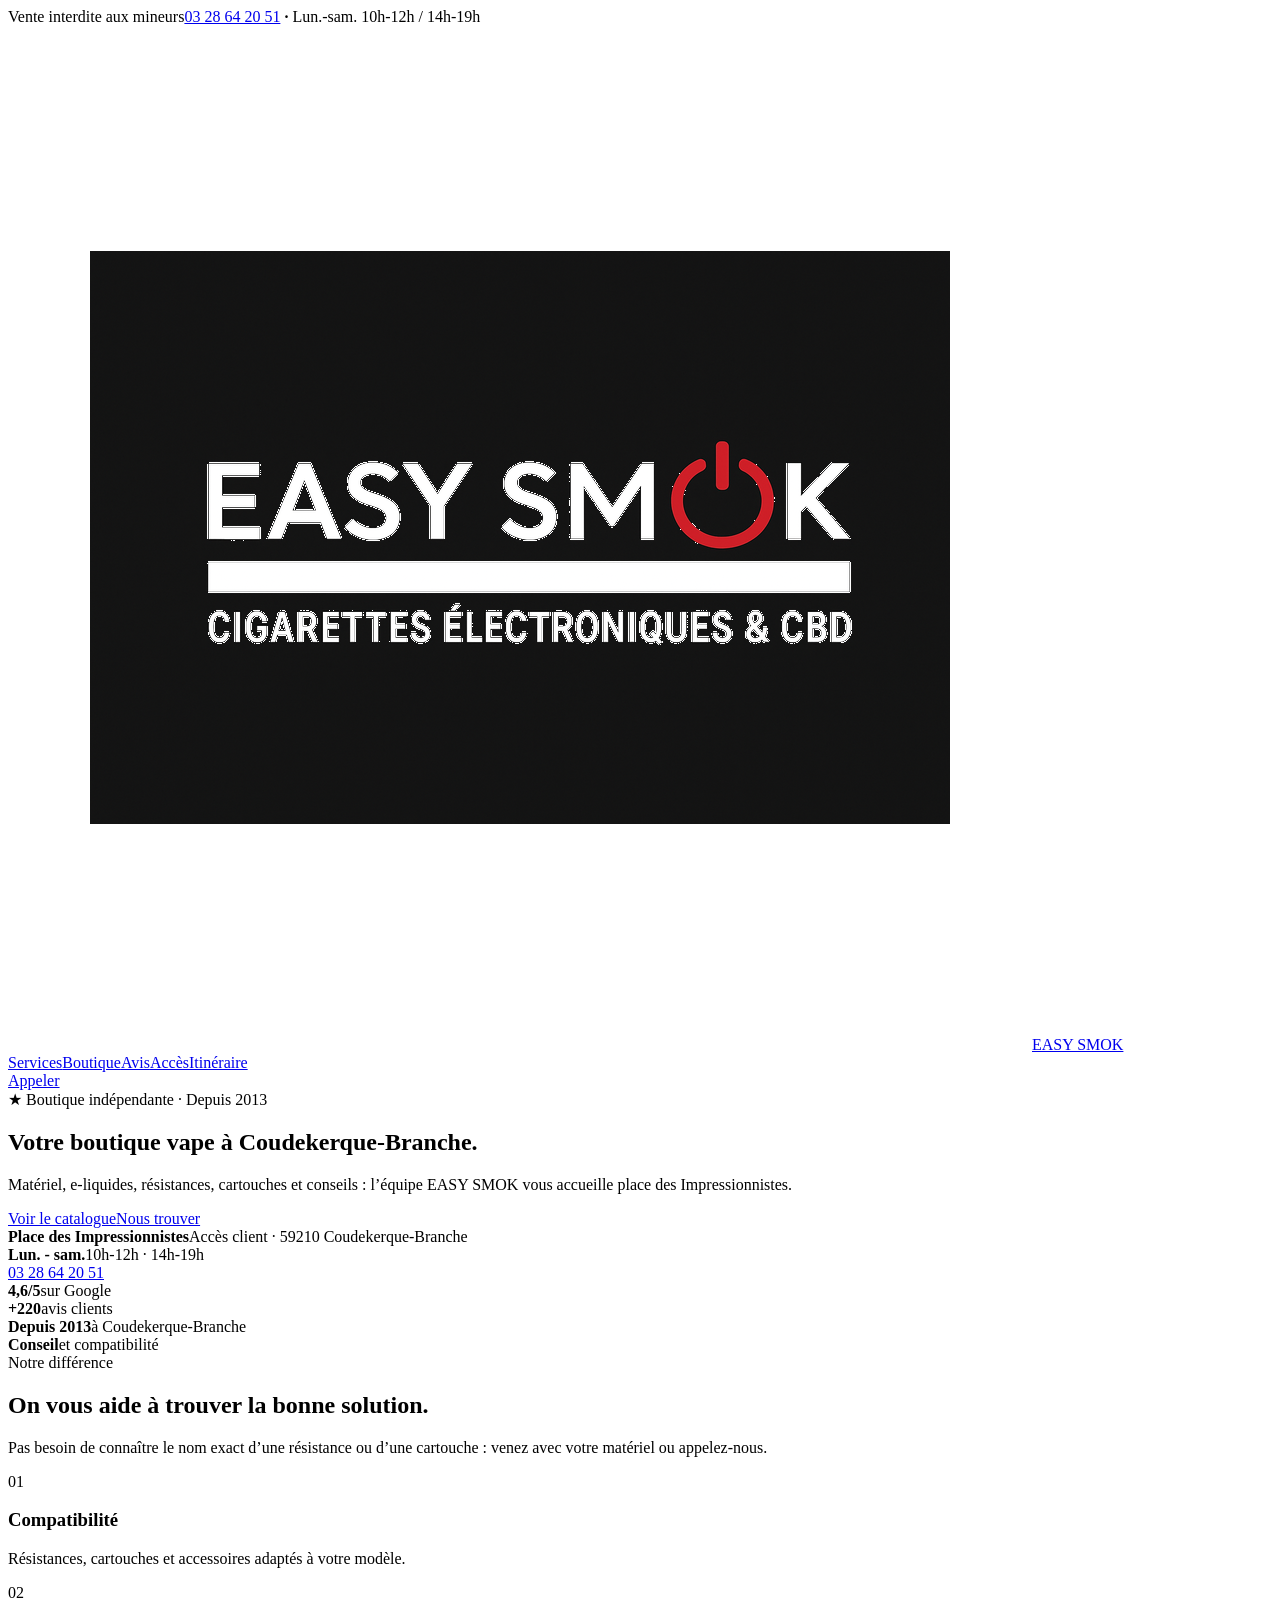
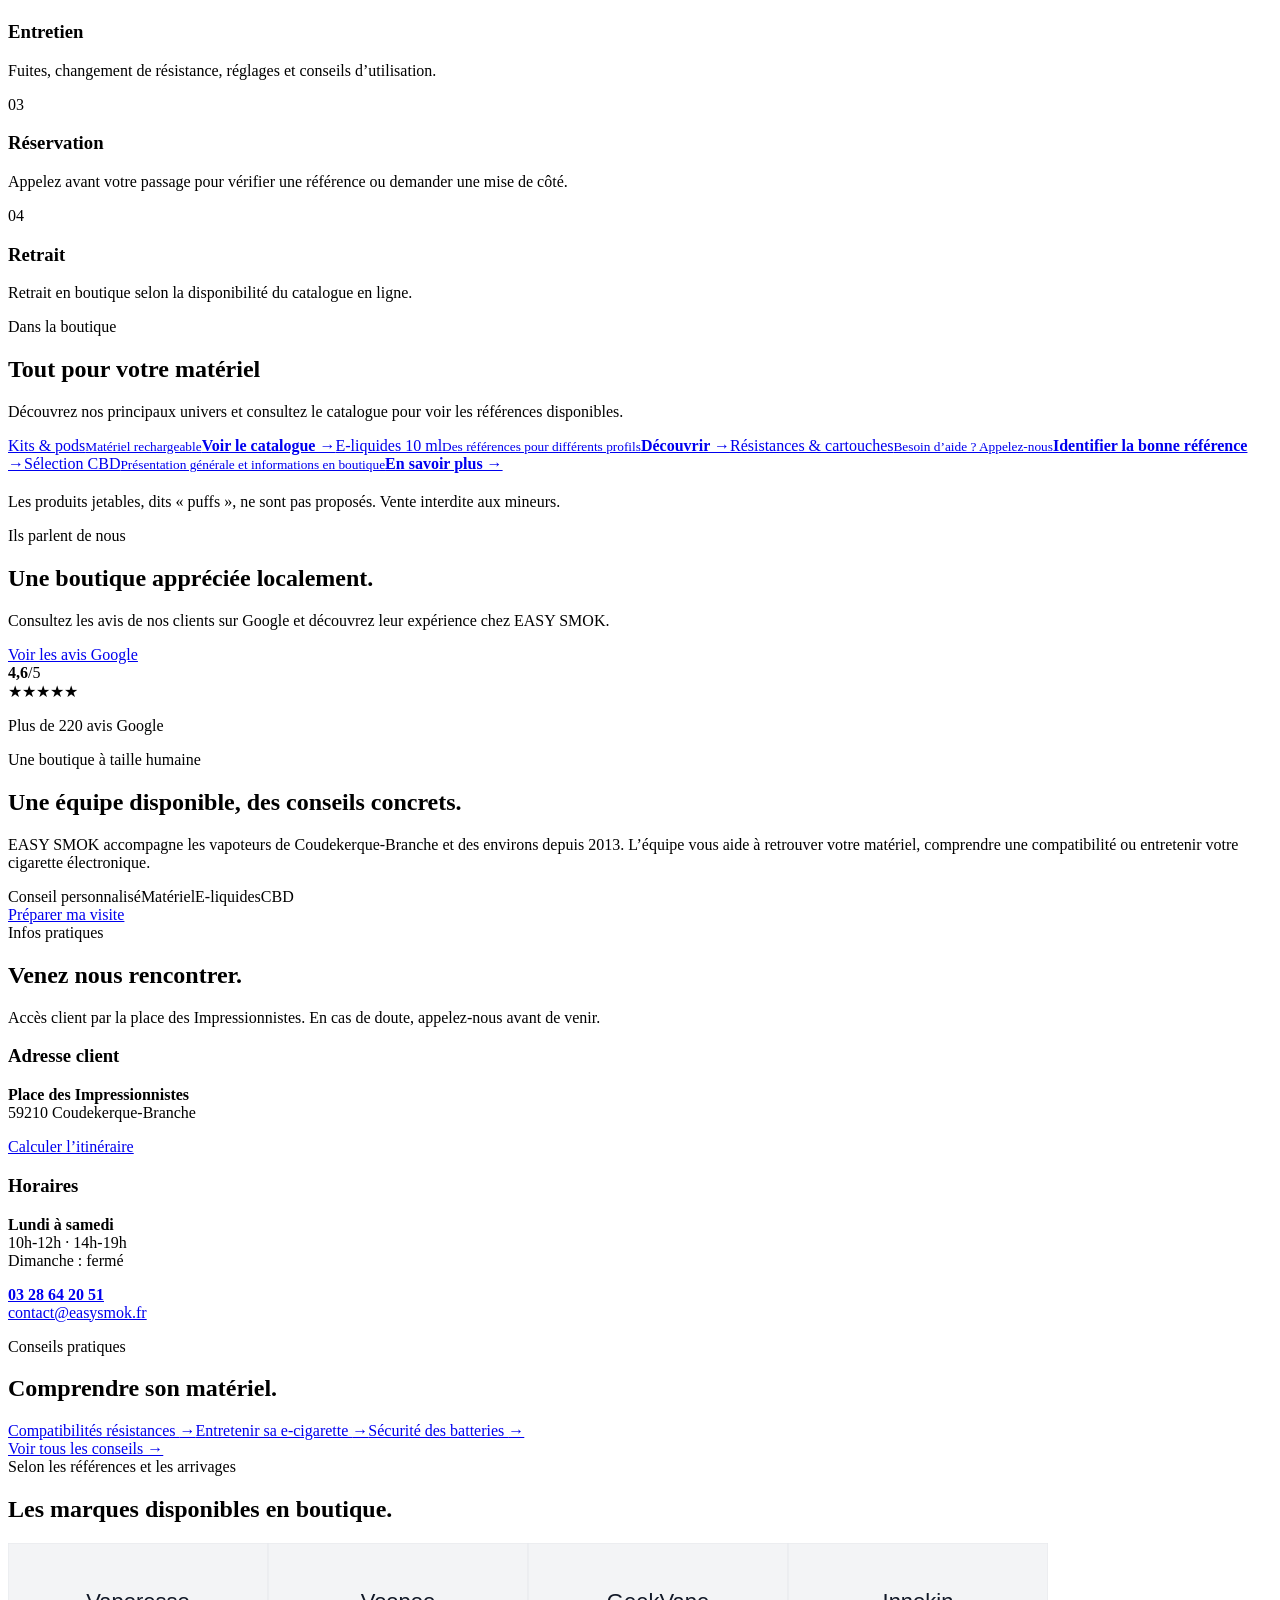
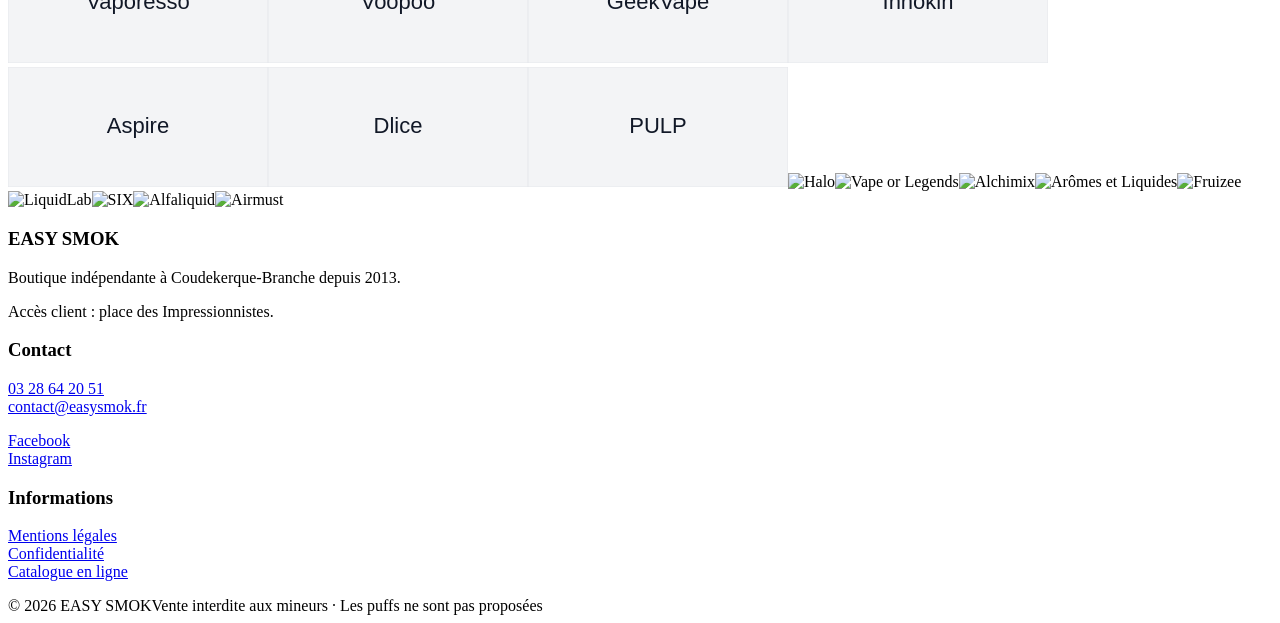
==== commit f093eeca: "Add files via upload" ====
--- a/index.html
+++ b/index.html
@@ -2,24 +2,26 @@
 <html lang="fr">
 <head>
 <meta charset="utf-8"><meta name="viewport" content="width=device-width, initial-scale=1">
-<title>EASY SMOK | Vape, e-liquides et CBD à Coudekerque-Branche</title>
-<meta name="description" content="EASY SMOK à Coudekerque-Branche : cigarettes électroniques, e-liquides, résistances, cartouches, pods, accessoires et sélection CBD. Accès client place des Impressionnistes.">
+<title>EASY SMOK | Boutique vape et CBD à Coudekerque-Branche</title>
+<meta name="description" content="EASY SMOK, boutique vape et CBD à Coudekerque-Branche depuis 2013. Matériel, e-liquides, résistances, cartouches, accessoires, conseils et retrait en boutique place des Impressionnistes.">
 <link rel="canonical" href="https://www.easysmok.fr/"><link rel="stylesheet" href="/assets/site.css"><link rel="icon" href="/assets/logo_easy_smok_apple_1024_transparent.png">
-<meta property="og:type" content="website"><meta property="og:title" content="EASY SMOK à Coudekerque-Branche"><meta property="og:description" content="Votre boutique vape et CBD, accès client place des Impressionnistes."><meta property="og:url" content="https://www.easysmok.fr/"><meta property="og:image" content="https://www.easysmok.fr/assets/logo_easy_smok_apple_1024_transparent.png">
-<script type="application/ld+json">{"@context":"https://schema.org","@type":"Store","name":"EASY SMOK","telephone":"+33328642051","url":"https://www.easysmok.fr/","address":{"@type":"PostalAddress","streetAddress":"Place des Impressionnistes","addressLocality":"Coudekerque-Branche","postalCode":"59210","addressCountry":"FR"},"openingHours":["Mo-Sa 10:00-12:00","Mo-Sa 14:00-19:00"],"sameAs":["https://www.facebook.com/easysmok/","https://www.instagram.com/easy_smok/"]}</script>
-<script type="application/ld+json">{"@context":"https://schema.org","@type":"FAQPage","mainEntity":[{"@type":"Question","name":"Ou se trouve l entree du magasin EASY SMOK ?","acceptedAnswer":{"@type":"Answer","text":"L acces client se fait place des Impressionnistes a Coudekerque-Branche."}},{"@type":"Question","name":"Quels sont les horaires de EASY SMOK ?","acceptedAnswer":{"@type":"Answer","text":"La boutique est ouverte du lundi au samedi de 10 h a 12 h et de 14 h a 19 h. Elle est fermee le dimanche."}}]}</script></head>
+<meta property="og:type" content="website"><meta property="og:title" content="EASY SMOK | Boutique vape et CBD à Coudekerque-Branche"><meta property="og:description" content="Une équipe disponible, des conseils concrets et une boutique place des Impressionnistes."><meta property="og:url" content="https://www.easysmok.fr/"><meta property="og:image" content="https://www.easysmok.fr/assets/photos/facade-easy-smok.jpg">
+<script type="application/ld+json">{"@context":"https://schema.org","@type":"Store","name":"EASY SMOK","description":"Boutique de cigarettes électroniques, e-liquides, accessoires et sélection CBD à Coudekerque-Branche.","telephone":"+33328642051","url":"https://www.easysmok.fr/","image":"https://www.easysmok.fr/assets/photos/facade-easy-smok.jpg","address":{"@type":"PostalAddress","streetAddress":"Place des Impressionnistes","addressLocality":"Coudekerque-Branche","postalCode":"59210","addressCountry":"FR"},"openingHours":["Mo-Sa 10:00-12:00","Mo-Sa 14:00-19:00"],"sameAs":["https://www.facebook.com/easysmok/","https://www.instagram.com/easy_smok/"]}</script>
+<script type="application/ld+json">{"@context":"https://schema.org","@type":"FAQPage","mainEntity":[{"@type":"Question","name":"Ou se trouve EASY SMOK ?","acceptedAnswer":{"@type":"Answer","text":"L acces client se fait place des Impressionnistes a Coudekerque-Branche."}},{"@type":"Question","name":"Quels sont les horaires de EASY SMOK ?","acceptedAnswer":{"@type":"Answer","text":"La boutique est ouverte du lundi au samedi de 10 h a 12 h et de 14 h a 19 h. Elle est fermee le dimanche."}}]}</script>
+</head>
 <body>
-<div class="topbar"><div class="container"><span>Vente interdite aux mineurs</span><span><a href="tel:+33328642051">03 28 64 20 51</a> · Lun.-sam. 10h-12h / 14h-19h</span></div></div>
-<header class="site-header"><div class="container nav"><a class="brand" href="/"><img src="/assets/logo_easy_smok_apple_1024_transparent.png" alt="Logo EASY SMOK"><span>EASY SMOK</span></a><nav class="navlinks" aria-label="Navigation principale"><a href="#services">Services</a><a href="#univers">Univers</a><a href="#acces">Accès</a><a href="#guides">Conseils</a><a class="nav-cta" href="https://www.google.com/maps/search/?api=1&query=EASY%20SMOK%20Place%20des%20Impressionnistes%2059210%20Coudekerque-Branche" target="_blank" rel="noopener">Itinéraire</a></nav><a class="button secondary mobile-menu" href="tel:+33328642051">Appeler</a></div></header>
+<div class="topbar"><div class="container"><span>Vente interdite aux mineurs</span><span><a href="tel:+33328642051">03 28 64 20 51</a><b> · </b>Lun.-sam. 10h-12h / 14h-19h</span></div></div>
+<header class="site-header"><div class="container nav"><a class="brand" href="/"><img src="/assets/logo_easy_smok_apple_1024_transparent.png" alt="Logo EASY SMOK"><span>EASY SMOK</span></a><nav class="navlinks" aria-label="Navigation principale"><a href="#services">Services</a><a href="#univers">Boutique</a><a href="#avis">Avis</a><a href="#acces">Accès</a><a class="nav-cta" href="https://www.google.com/maps/search/?api=1&query=EASY%20SMOK%20Place%20des%20Impressionnistes%2059210%20Coudekerque-Branche" target="_blank" rel="noopener">Itinéraire</a></nav><a class="button secondary mobile-menu" href="tel:+33328642051">Appeler</a></div></header>
 <main>
-<section class="hero"><div class="container hero-grid"><div><div class="kicker">★ Boutique indépendante · Depuis 2013</div><div class="eyebrow" style="margin-top:16px">À Coudekerque-Branche</div><h1>Le conseil vape et CBD, simplement.</h1><p>EASY SMOK vous accueille place des Impressionnistes pour choisir un matériel, retrouver une résistance ou une cartouche, vérifier une compatibilité et entretenir votre cigarette électronique.</p><div class="actions"><a class="button primary" href="https://easysmok.eproshopping.fr/" target="_blank" rel="noopener">Voir le catalogue</a><a class="button secondary" href="tel:+33328642051">03 28 64 20 51</a></div><div class="micro">Accès client par la place des Impressionnistes · Boutique ouverte du lundi au samedi</div></div><aside class="hero-card"><h2>Nous trouver facilement</h2><p class="address">Place des Impressionnistes<br>59210 Coudekerque-Branche</p><p>Entrée client par la place. En cas de doute sur l’accès ou une référence, appelez-nous avant votre passage.</p><a class="button primary" href="https://www.google.com/maps/search/?api=1&query=EASY%20SMOK%20Place%20des%20Impressionnistes%2059210%20Coudekerque-Branche" target="_blank" rel="noopener">Ouvrir l’itinéraire</a><p class="small">Le siège administratif est situé 6 rue Camille Corot.</p></aside></div></section>
-<section id="services" class="section"><div class="container"><div class="eyebrow">Un service de proximité</div><h2>Ce que vous pouvez faire en boutique</h2><p class="section-intro">Un besoin précis ou une question avant de vous déplacer ? Nous vous répondons par téléphone et vous orientons selon votre matériel.</p><div class="grid four"><article class="card"><div class="icon">⚙️</div><h3>Compatibilités</h3><p>Résistances, cartouches et accessoires adaptés à votre modèle.</p></article><article class="card"><div class="icon">🛠️</div><h3>Entretien</h3><p>Aide pour les fuites, le changement de résistance et les premiers réglages.</p></article><article class="card"><div class="icon">📦</div><h3>Retrait</h3><p>Retrait en boutique selon disponibilité du catalogue en ligne.</p></article><article class="card"><div class="icon">💬</div><h3>Conseil</h3><p>Une réponse claire, adaptée à votre expérience et à votre matériel.</p></article></div></div></section>
-<section id="univers" class="section soft"><div class="container"><div class="eyebrow">Nos univers</div><h2>Vape, accessoires et sélection CBD</h2><p class="section-intro">Retrouvez les familles de produits disponibles et consultez le catalogue pour connaître les références proposées.</p><div class="grid three"><a class="card" href="https://easysmok.eproshopping.fr/catalogue/226014-kit" target="_blank" rel="noopener"><h3>Kits et pods</h3><p>Dispositifs rechargeables et matériel pour différents usages.</p></a><a class="card" href="https://easysmok.eproshopping.fr/catalogue/225247-pulp" target="_blank" rel="noopener"><h3>E-liquides 10 ml</h3><p>Des références et taux à découvrir selon vos besoins.</p></a><a class="card" href="https://easysmok.eproshopping.fr/catalogue/268162-RESISTENCES" target="_blank" rel="noopener"><h3>Résistances et cartouches</h3><p>Nous pouvons vérifier la compatibilité avec votre appareil.</p></a><a class="card" href="https://easysmok.eproshopping.fr/catalogue/267697-BATTERIE" target="_blank" rel="noopener"><h3>Batteries et mods</h3><p>Matériel et accus : demandez conseil pour un usage adapté.</p></a><a class="card" href="https://easysmok.eproshopping.fr/catalogue/226016-ACCESSOIRE" target="_blank" rel="noopener"><h3>Accessoires</h3><p>Câbles, protections et accessoires utiles au quotidien.</p></a><a class="card" href="https://easysmok.eproshopping.fr/" target="_blank" rel="noopener"><h3>Sélection CBD</h3><p>Informations de conformité disponibles en boutique, sans allégation de santé.</p></a></div><p class="notice" style="margin-top:24px">Les produits jetables, dits « puffs », ne sont pas proposés. Vente interdite aux mineurs.</p></div></section>
-<section class="section"><div class="container review"><div><div class="eyebrow">Votre expérience compte</div><div class="rating">4,6<span style="font-size:1.3rem">/5</span></div><div class="stars">★★★★★</div><p>Plus de 220 avis Google sur EASY SMOK.</p><a class="button secondary" href="https://share.google/ud11v9rca5r6Lkgyx" target="_blank" rel="noopener">Voir les avis Google</a></div><div class="card"><h3>Une question avant de venir ?</h3><p>Appelez-nous avec la marque et le modèle de votre cigarette électronique. Nous pouvons vous aider à identifier une résistance, une cartouche ou un accessoire.</p><p><strong><a href="tel:+33328642051">03 28 64 20 51</a></strong><br><span class="micro">Lundi au samedi · 10h-12h et 14h-19h</span></p></div></div></section>
-<section id="acces" class="section soft"><div class="container"><div class="eyebrow">Infos pratiques</div><h2>Venez nous rencontrer</h2><div class="info-grid"><div class="info-box"><h3>Accès client</h3><p><strong>Place des Impressionnistes</strong><br>59210 Coudekerque-Branche</p><p>Le siège administratif est déclaré au 6 rue Camille Corot. L’entrée destinée aux clients se trouve place des Impressionnistes.</p><a class="button primary" href="https://www.google.com/maps/search/?api=1&query=EASY%20SMOK%20Place%20des%20Impressionnistes%2059210%20Coudekerque-Branche" target="_blank" rel="noopener">Calculer l’itinéraire</a></div><div class="info-box"><h3>Horaires et contact</h3><p><strong>Lundi à samedi</strong><br>10h00-12h00 · 14h00-19h00<br>Dimanche : fermé</p><p><a href="tel:+33328642051">03 28 64 20 51</a><br><a href="mailto:contact@easysmok.fr">contact@easysmok.fr</a></p><a class="button secondary" href="https://easysmok.eproshopping.fr/contact" target="_blank" rel="noopener">Nous contacter</a></div></div></div></section>
-<section class="section"><div class="container"><div class="feature-grid"><div class="feature-image" role="img" aria-label="Façade de la boutique EASY SMOK place des Impressionnistes à Coudekerque-Branche" style="background-image:linear-gradient(0deg,rgba(0,0,0,.34),transparent 55%),url('/assets/photos/facade-easy-smok.jpg')"><span class="kicker" style="position:relative;top:18px;left:18px">Place des Impressionnistes</span></div><div><div class="eyebrow">Une boutique à taille humaine</div><h2>Un espace clair pour prendre le temps de choisir</h2><p class="section-intro">Depuis 2013, EASY SMOK accompagne les vapoteurs de Coudekerque-Branche et des environs avec une équipe disponible, des conseils concrets et un magasin pensé pour retrouver facilement son matériel.</p><div class="pill-row"><span class="pill">Conseil personnalisé</span><span class="pill">Compatibilités</span><span class="pill">Entretien</span><span class="pill">Retrait en boutique</span></div><div class="actions"><a class="button primary" href="#acces">Préparer ma visite</a><a class="button secondary" href="tel:+33328642051">Nous appeler</a></div></div></div><div class="photo-panel" style="margin-top:28px"><div class="photo-placeholder" style="background-image:linear-gradient(0deg,rgba(0,0,0,.45),transparent),url('/assets/photos/interieur-easy-smok.jpg');background-size:cover;background-position:center">L’espace d’accueil</div><div class="photo-placeholder" style="background-image:linear-gradient(0deg,rgba(0,0,0,.45),transparent),url('/assets/photos/rayon-e-liquides.jpg');background-size:cover;background-position:center">E-liquides et conseils</div><div class="photo-placeholder" style="background-image:linear-gradient(0deg,rgba(0,0,0,.45),transparent),url('/assets/photos/comptoir-easy-smok.jpg');background-size:cover;background-position:center">Un comptoir pour échanger</div><div class="photo-placeholder" style="background-image:linear-gradient(0deg,rgba(0,0,0,.45),transparent),url('/assets/photos/rayon-pulp.jpg');background-size:cover;background-position:center">Une sélection de références</div></div></div></section>
-<section id="guides" class="section"><div class="container"><div class="eyebrow">Conseils pratiques</div><h2>Comprendre et entretenir son matériel</h2><p class="section-intro">Des repères simples pour mieux utiliser et conserver votre matériel. Ces pages sont informatives et ne remplacent pas les recommandations du fabricant.</p><div class="grid three"><a class="card" href="/guides/compatibilites-resistances.html"><h3>Compatibilités résistances</h3><p>Retrouver la bonne référence selon son appareil.</p></a><a class="card" href="/guides/entretien-ecig.html"><h3>Entretenir sa e-cigarette</h3><p>Limiter les fuites et prolonger la durée de vie.</p></a><a class="card" href="/guides/securite-batteries.html"><h3>Sécurité des batteries</h3><p>Transport, charge et précautions essentielles.</p></a><a class="card" href="/guides/taux-nicotine.html"><h3>Taux de nicotine</h3><p>Quelques repères généraux pour comprendre les étiquettes.</p></a><a class="card" href="/guides/infusion-cbd.html"><h3>Infusion CBD</h3><p>Informations de préparation et de conservation.</p></a><a class="card" href="/guides/conservation-cbd.html"><h3>Conservation</h3><p>Stocker correctement CBD et e-liquides.</p></a></div></div></section>
-<section class="section"><div class="container faq"><div class="eyebrow">Questions fréquentes</div><h2>Avant de venir chez EASY SMOK</h2><details><summary>Où se trouve l’entrée du magasin ?</summary><p>L’accès client se fait place des Impressionnistes à Coudekerque-Branche. Le siège social est situé 6 rue Camille Corot.</p></details><details><summary>Quels sont les horaires ?</summary><p>La boutique est ouverte du lundi au samedi de 10 h à 12 h et de 14 h à 19 h. Elle est fermée le dimanche.</p></details><details><summary>Puis-je vérifier une résistance ou une cartouche ?</summary><p>Oui. Appelez-nous avec la marque et le modèle de votre appareil afin que l’équipe puisse vous orienter.</p></details><details><summary>Le magasin propose-t-il du CBD ?</summary><p>EASY SMOK présente une sélection CBD conforme à la réglementation. Les informations disponibles et les références se consultent en boutique.</p></details></div></section><section class="section soft"><div class="container"><div class="eyebrow">Marques disponibles selon les références</div><h2>Les marques que vous pouvez retrouver en boutique</h2><p class="section-intro">La disponibilité varie selon les références et les arrivages. Appelez-nous si vous recherchez un produit précis.</p><div class="brand-list"><img src="/assets/brands/vaporesso.svg" alt="Vaporesso"><img src="/assets/brands/voopoo.svg" alt="Voopoo"><img src="/assets/brands/geekvape.svg" alt="GeekVape"><img src="/assets/brands/innokin.svg" alt="Innokin"><img src="/assets/brands/aspire.svg" alt="Aspire"><img src="/assets/brands/dlice.svg" alt="Dlice"><img src="/assets/brands/pulp.svg" alt="Pulp"><img class="logo-official" src="/assets/brands-official/halo.jpg" alt="Halo"><img class="logo-official" src="/assets/brands-official/vape-of-legends.png" alt="Vape or Legends"><img class="logo-official" src="/assets/brands-official/alchimix.gif" alt="Alchimix"><img class="logo-official" src="/assets/brands-official/arome-et-liquide.webp" alt="Arômes et Liquides"><img class="logo-official" src="/assets/brands-official/fruizee.jpg" alt="Fruizee"><img class="logo-official" src="/assets/brands-official/liquidlab.webp" alt="LiquidLab"><img class="logo-official" src="/assets/brands-official/six.jpg" alt="SIX"><img class="logo-official" src="/assets/brands-official/alfaliquid.png" alt="Alfaliquid"><img class="logo-official" src="/assets/brands-official/airmust.png" alt="Airmust"><img src="/assets/brands/vape-of-legend.svg" alt="Vape or Legend"></div></div></section>
+<section class="hero hero-photo"><div class="hero-overlay"></div><div class="container hero-content"><div class="hero-copy"><div class="kicker dark-kicker">★ Boutique indépendante · Depuis 2013</div><h1>Votre boutique vape à Coudekerque-Branche.</h1><p>Matériel, e-liquides, résistances, cartouches et conseils : l’équipe EASY SMOK vous accueille place des Impressionnistes.</p><div class="actions"><a class="button primary" href="https://easysmok.eproshopping.fr/" target="_blank" rel="noopener">Voir le catalogue</a><a class="button light-button" href="https://www.google.com/maps/search/?api=1&query=EASY%20SMOK%20Place%20des%20Impressionnistes%2059210%20Coudekerque-Branche" target="_blank" rel="noopener">Nous trouver</a></div></div><div class="hero-quick"><div><strong>Place des Impressionnistes</strong><span>Accès client · 59210 Coudekerque-Branche</span></div><div><strong>Lun. - sam.</strong><span>10h-12h · 14h-19h</span></div><a href="tel:+33328642051">03 28 64 20 51</a></div></div></section>
+<section class="trust"><div class="container trust-grid"><div><b>4,6/5</b><span>sur Google</span></div><div><b>+220</b><span>avis clients</span></div><div><b>Depuis 2013</b><span>à Coudekerque-Branche</span></div><div><b>Conseil</b><span>et compatibilité</span></div></div></section>
+<section id="services" class="section"><div class="container"><div class="section-head"><div><div class="eyebrow">Notre différence</div><h2>On vous aide à trouver la bonne solution.</h2></div><p>Pas besoin de connaître le nom exact d’une résistance ou d’une cartouche : venez avec votre matériel ou appelez-nous.</p></div><div class="grid four"><article class="card service-card"><div class="service-number">01</div><h3>Compatibilité</h3><p>Résistances, cartouches et accessoires adaptés à votre modèle.</p></article><article class="card service-card"><div class="service-number">02</div><h3>Entretien</h3><p>Fuites, changement de résistance, réglages et conseils d’utilisation.</p></article><article class="card service-card"><div class="service-number">03</div><h3>Réservation</h3><p>Appelez avant votre passage pour vérifier une référence ou demander une mise de côté.</p></article><article class="card service-card"><div class="service-number">04</div><h3>Retrait</h3><p>Retrait en boutique selon la disponibilité du catalogue en ligne.</p></article></div></div></section>
+<section id="univers" class="section soft"><div class="container"><div class="eyebrow">Dans la boutique</div><h2>Tout pour votre matériel</h2><p class="section-intro">Découvrez nos principaux univers et consultez le catalogue pour voir les références disponibles.</p><div class="product-grid"><a class="product-tile tile-red" href="https://easysmok.eproshopping.fr/catalogue/226014-kit" target="_blank" rel="noopener"><span>Kits & pods</span><small>Matériel rechargeable</small><b>Voir le catalogue →</b></a><a class="product-tile tile-dark" href="https://easysmok.eproshopping.fr/catalogue/225247-pulp" target="_blank" rel="noopener"><span>E-liquides 10 ml</span><small>Des références pour différents profils</small><b>Découvrir →</b></a><a class="product-tile tile-light" href="https://easysmok.eproshopping.fr/catalogue/268162-RESISTENCES" target="_blank" rel="noopener"><span>Résistances & cartouches</span><small>Besoin d’aide ? Appelez-nous</small><b>Identifier la bonne référence →</b></a><a class="product-tile tile-photo" href="https://easysmok.eproshopping.fr/" target="_blank" rel="noopener"><span>Sélection CBD</span><small>Présentation générale et informations en boutique</small><b>En savoir plus →</b></a></div><p class="notice" style="margin-top:20px">Les produits jetables, dits « puffs », ne sont pas proposés. Vente interdite aux mineurs.</p></div></section>
+<section id="avis" class="section"><div class="container review-panel"><div><div class="eyebrow">Ils parlent de nous</div><h2>Une boutique appréciée localement.</h2><p class="section-intro">Consultez les avis de nos clients sur Google et découvrez leur expérience chez EASY SMOK.</p><a class="button primary" href="https://share.google/ud11v9rca5r6Lkgyx" target="_blank" rel="noopener">Voir les avis Google</a></div><div class="review-score"><strong>4,6</strong><span>/5</span><div class="stars">★★★★★</div><p>Plus de 220 avis Google</p></div></div></section>
+<section class="section soft"><div class="container about-grid"><div class="about-photo" role="img" aria-label="Intérieur de la boutique EASY SMOK" style="background-image:linear-gradient(0deg,rgba(0,0,0,.32),transparent),url('/assets/photos/interieur-easy-smok.jpg')"></div><div><div class="eyebrow">Une boutique à taille humaine</div><h2>Une équipe disponible, des conseils concrets.</h2><p>EASY SMOK accompagne les vapoteurs de Coudekerque-Branche et des environs depuis 2013. L’équipe vous aide à retrouver votre matériel, comprendre une compatibilité ou entretenir votre cigarette électronique.</p><div class="pill-row"><span class="pill">Conseil personnalisé</span><span class="pill">Matériel</span><span class="pill">E-liquides</span><span class="pill">CBD</span></div><a class="button secondary" href="#acces" style="margin-top:22px">Préparer ma visite</a></div></div></section>
+<section id="acces" class="section"><div class="container"><div class="section-head"><div><div class="eyebrow">Infos pratiques</div><h2>Venez nous rencontrer.</h2></div><p>Accès client par la place des Impressionnistes. En cas de doute, appelez-nous avant de venir.</p></div><div class="info-grid"><div class="info-box access-box"><h3>Adresse client</h3><p><strong>Place des Impressionnistes</strong><br>59210 Coudekerque-Branche</p><a class="button primary" href="https://www.google.com/maps/search/?api=1&query=EASY%20SMOK%20Place%20des%20Impressionnistes%2059210%20Coudekerque-Branche" target="_blank" rel="noopener">Calculer l’itinéraire</a></div><div class="info-box"><h3>Horaires</h3><p><strong>Lundi à samedi</strong><br>10h-12h · 14h-19h<br>Dimanche : fermé</p><p><a href="tel:+33328642051"><strong>03 28 64 20 51</strong></a><br><a href="mailto:contact@easysmok.fr">contact@easysmok.fr</a></p></div></div></div></section>
+<section id="guides" class="section soft"><div class="container"><div class="eyebrow">Conseils pratiques</div><h2>Comprendre son matériel.</h2><div class="guide-links"><a href="/guides/compatibilites-resistances.html">Compatibilités résistances <span>→</span></a><a href="/guides/entretien-ecig.html">Entretenir sa e-cigarette <span>→</span></a><a href="/guides/securite-batteries.html">Sécurité des batteries <span>→</span></a></div><a class="text-link" href="/guides/taux-nicotine.html">Voir tous les conseils →</a></div></section>
+<section class="section brands-section"><div class="container"><div class="eyebrow">Selon les références et les arrivages</div><h2>Les marques disponibles en boutique.</h2><div class="brand-list compact-brands"><img src="/assets/brands/vaporesso.svg" alt="Vaporesso"><img src="/assets/brands/voopoo.svg" alt="Voopoo"><img src="/assets/brands/geekvape.svg" alt="GeekVape"><img src="/assets/brands/innokin.svg" alt="Innokin"><img src="/assets/brands/aspire.svg" alt="Aspire"><img src="/assets/brands/dlice.svg" alt="Dlice"><img src="/assets/brands/pulp.svg" alt="Pulp"><img class="logo-official" src="/assets/brands-official/halo.jpg" alt="Halo"><img class="logo-official" src="/assets/brands-official/vape-of-legends.png" alt="Vape or Legends"><img class="logo-official" src="/assets/brands-official/alchimix.gif" alt="Alchimix"><img class="logo-official" src="/assets/brands-official/arome-et-liquide.webp" alt="Arômes et Liquides"><img class="logo-official" src="/assets/brands-official/fruizee.jpg" alt="Fruizee"><img class="logo-official" src="/assets/brands-official/liquidlab.webp" alt="LiquidLab"><img class="logo-official" src="/assets/brands-official/six.jpg" alt="SIX"><img class="logo-official" src="/assets/brands-official/alfaliquid.png" alt="Alfaliquid"><img class="logo-official" src="/assets/brands-official/airmust.png" alt="Airmust"></div></div></section>
 </main>
 <footer class="footer"><div class="container footer-grid"><div><h3>EASY SMOK</h3><p>Boutique indépendante à Coudekerque-Branche depuis 2013.</p><p>Accès client : place des Impressionnistes.</p></div><div><h3>Contact</h3><p><a href="tel:+33328642051">03 28 64 20 51</a><br><a href="mailto:contact@easysmok.fr">contact@easysmok.fr</a></p><p><a href="https://www.facebook.com/easysmok/" target="_blank" rel="noopener">Facebook</a><br><a href="https://www.instagram.com/easy_smok/" target="_blank" rel="noopener">Instagram</a></p></div><div><h3>Informations</h3><p><a href="/mentions-legales.html">Mentions légales</a><br><a href="/confidentialite.html">Confidentialité</a><br><a href="https://easysmok.eproshopping.fr/" target="_blank" rel="noopener">Catalogue en ligne</a></p></div></div><div class="container footer-bottom"><span>© <span id="year"></span> EASY SMOK</span><span>Vente interdite aux mineurs · Les puffs ne sont pas proposées</span></div></footer><script>document.getElementById('year').textContent=new Date().getFullYear()</script>
-</body></html>+</body></html>
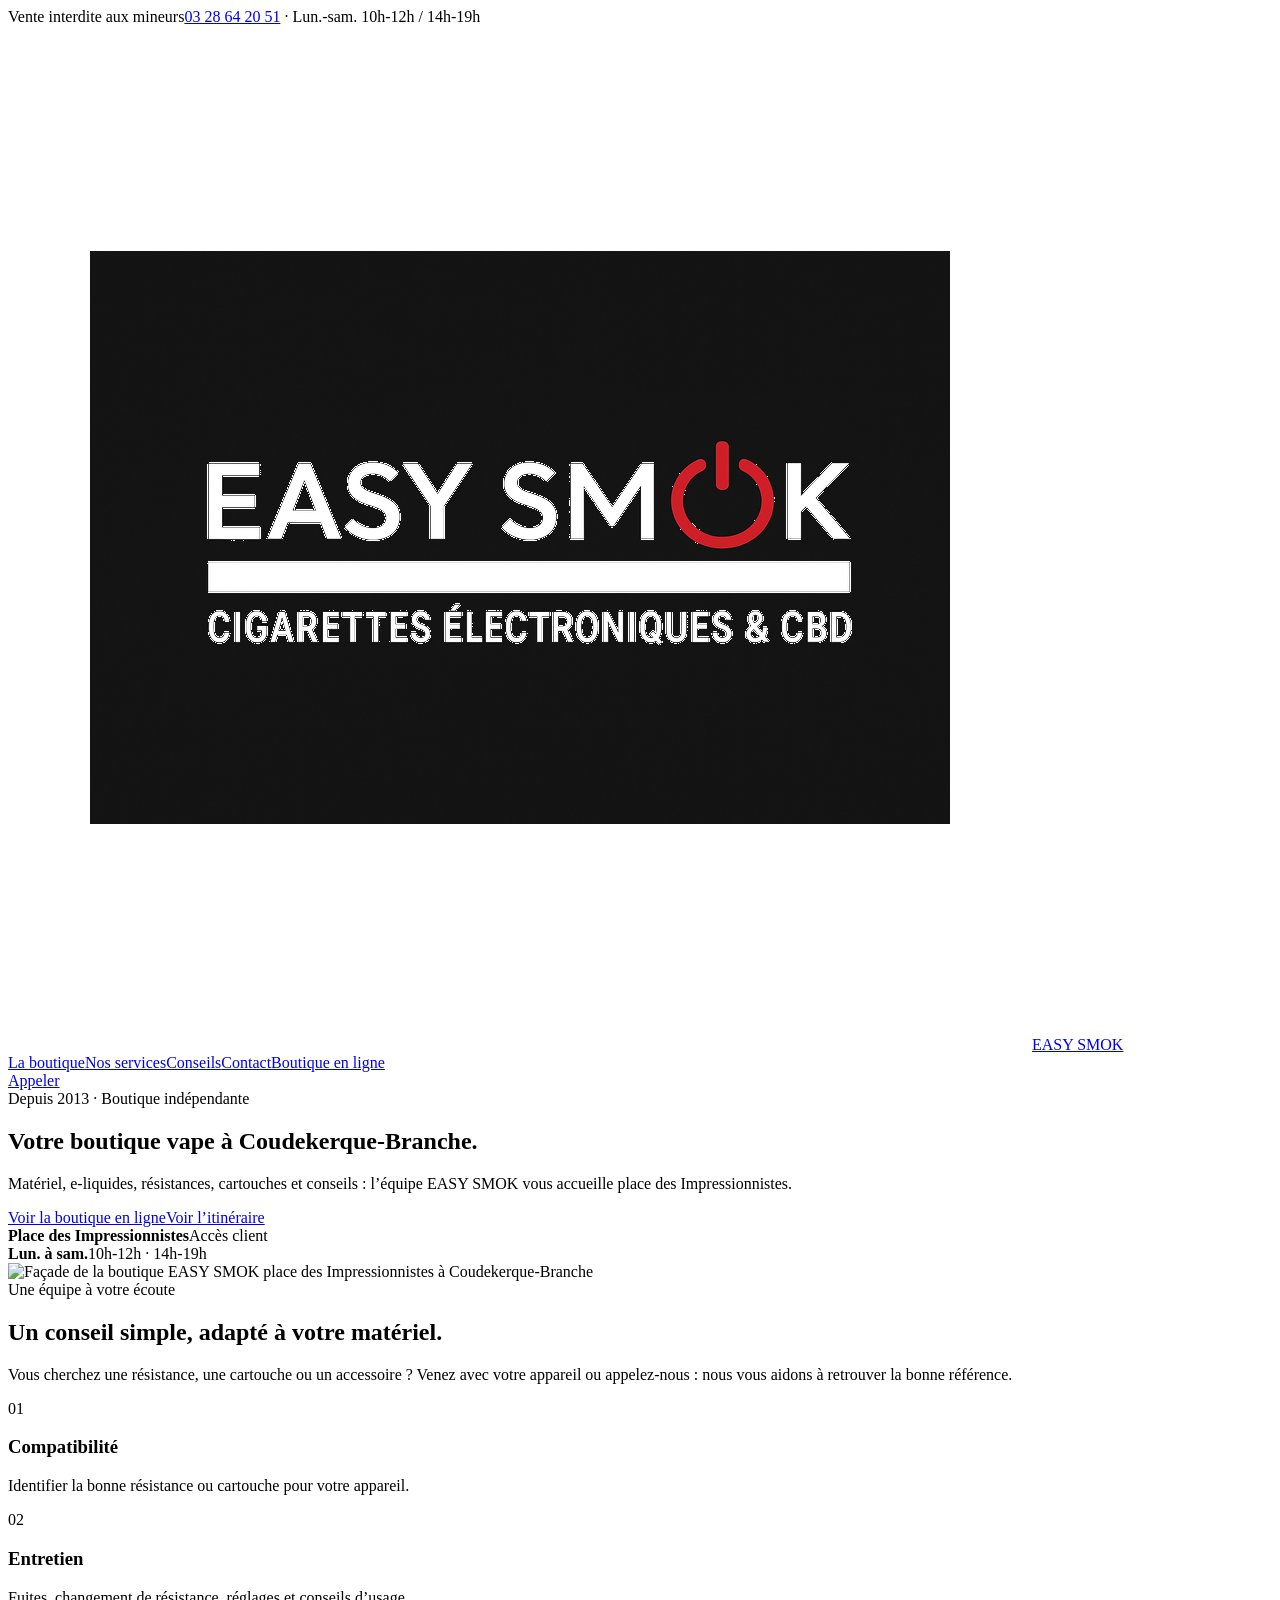
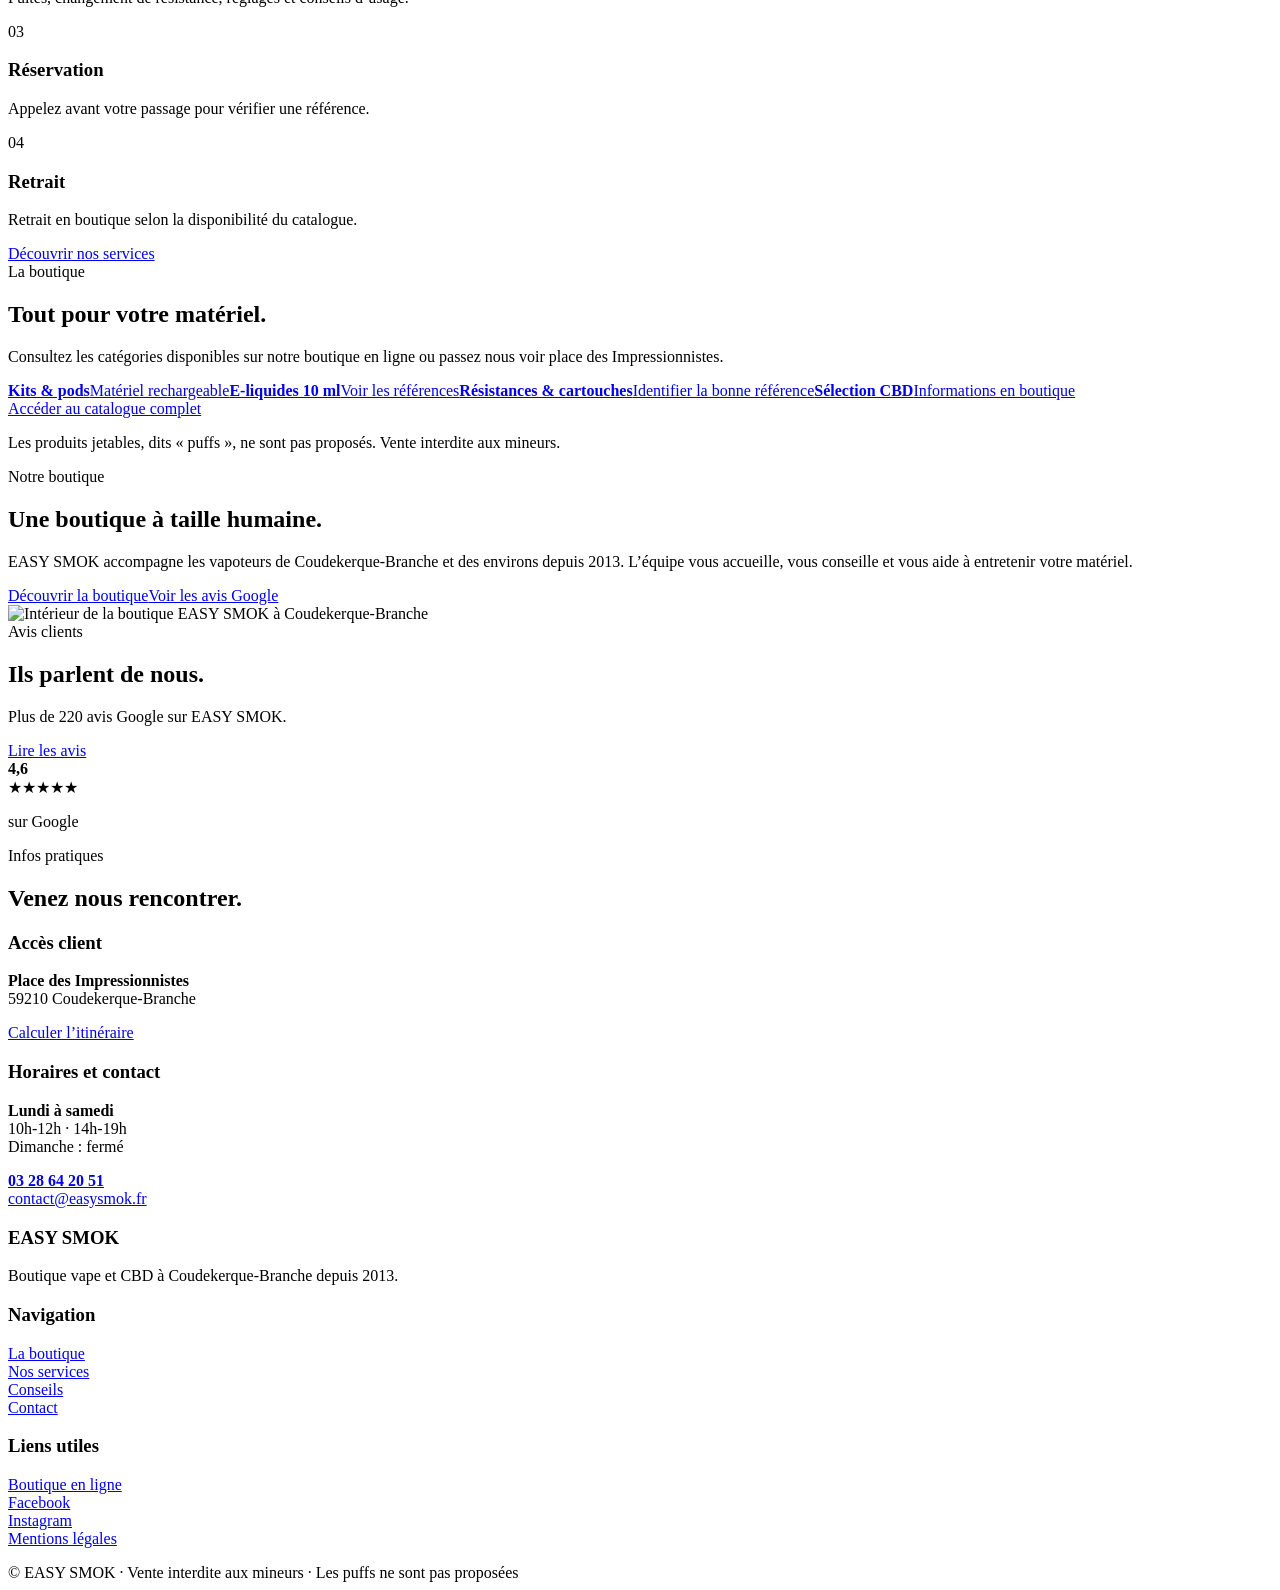
==== commit bf8163ad: "Add files via upload" ====
--- a/index.html
+++ b/index.html
@@ -1,27 +1 @@
-<!doctype html>
-<html lang="fr">
-<head>
-<meta charset="utf-8"><meta name="viewport" content="width=device-width, initial-scale=1">
-<title>EASY SMOK | Boutique vape et CBD à Coudekerque-Branche</title>
-<meta name="description" content="EASY SMOK, boutique vape et CBD à Coudekerque-Branche depuis 2013. Matériel, e-liquides, résistances, cartouches, accessoires, conseils et retrait en boutique place des Impressionnistes.">
-<link rel="canonical" href="https://www.easysmok.fr/"><link rel="stylesheet" href="/assets/site.css"><link rel="icon" href="/assets/logo_easy_smok_apple_1024_transparent.png">
-<meta property="og:type" content="website"><meta property="og:title" content="EASY SMOK | Boutique vape et CBD à Coudekerque-Branche"><meta property="og:description" content="Une équipe disponible, des conseils concrets et une boutique place des Impressionnistes."><meta property="og:url" content="https://www.easysmok.fr/"><meta property="og:image" content="https://www.easysmok.fr/assets/photos/facade-easy-smok.jpg">
-<script type="application/ld+json">{"@context":"https://schema.org","@type":"Store","name":"EASY SMOK","description":"Boutique de cigarettes électroniques, e-liquides, accessoires et sélection CBD à Coudekerque-Branche.","telephone":"+33328642051","url":"https://www.easysmok.fr/","image":"https://www.easysmok.fr/assets/photos/facade-easy-smok.jpg","address":{"@type":"PostalAddress","streetAddress":"Place des Impressionnistes","addressLocality":"Coudekerque-Branche","postalCode":"59210","addressCountry":"FR"},"openingHours":["Mo-Sa 10:00-12:00","Mo-Sa 14:00-19:00"],"sameAs":["https://www.facebook.com/easysmok/","https://www.instagram.com/easy_smok/"]}</script>
-<script type="application/ld+json">{"@context":"https://schema.org","@type":"FAQPage","mainEntity":[{"@type":"Question","name":"Ou se trouve EASY SMOK ?","acceptedAnswer":{"@type":"Answer","text":"L acces client se fait place des Impressionnistes a Coudekerque-Branche."}},{"@type":"Question","name":"Quels sont les horaires de EASY SMOK ?","acceptedAnswer":{"@type":"Answer","text":"La boutique est ouverte du lundi au samedi de 10 h a 12 h et de 14 h a 19 h. Elle est fermee le dimanche."}}]}</script>
-</head>
-<body>
-<div class="topbar"><div class="container"><span>Vente interdite aux mineurs</span><span><a href="tel:+33328642051">03 28 64 20 51</a><b> · </b>Lun.-sam. 10h-12h / 14h-19h</span></div></div>
-<header class="site-header"><div class="container nav"><a class="brand" href="/"><img src="/assets/logo_easy_smok_apple_1024_transparent.png" alt="Logo EASY SMOK"><span>EASY SMOK</span></a><nav class="navlinks" aria-label="Navigation principale"><a href="#services">Services</a><a href="#univers">Boutique</a><a href="#avis">Avis</a><a href="#acces">Accès</a><a class="nav-cta" href="https://www.google.com/maps/search/?api=1&query=EASY%20SMOK%20Place%20des%20Impressionnistes%2059210%20Coudekerque-Branche" target="_blank" rel="noopener">Itinéraire</a></nav><a class="button secondary mobile-menu" href="tel:+33328642051">Appeler</a></div></header>
-<main>
-<section class="hero hero-photo"><div class="hero-overlay"></div><div class="container hero-content"><div class="hero-copy"><div class="kicker dark-kicker">★ Boutique indépendante · Depuis 2013</div><h1>Votre boutique vape à Coudekerque-Branche.</h1><p>Matériel, e-liquides, résistances, cartouches et conseils : l’équipe EASY SMOK vous accueille place des Impressionnistes.</p><div class="actions"><a class="button primary" href="https://easysmok.eproshopping.fr/" target="_blank" rel="noopener">Voir le catalogue</a><a class="button light-button" href="https://www.google.com/maps/search/?api=1&query=EASY%20SMOK%20Place%20des%20Impressionnistes%2059210%20Coudekerque-Branche" target="_blank" rel="noopener">Nous trouver</a></div></div><div class="hero-quick"><div><strong>Place des Impressionnistes</strong><span>Accès client · 59210 Coudekerque-Branche</span></div><div><strong>Lun. - sam.</strong><span>10h-12h · 14h-19h</span></div><a href="tel:+33328642051">03 28 64 20 51</a></div></div></section>
-<section class="trust"><div class="container trust-grid"><div><b>4,6/5</b><span>sur Google</span></div><div><b>+220</b><span>avis clients</span></div><div><b>Depuis 2013</b><span>à Coudekerque-Branche</span></div><div><b>Conseil</b><span>et compatibilité</span></div></div></section>
-<section id="services" class="section"><div class="container"><div class="section-head"><div><div class="eyebrow">Notre différence</div><h2>On vous aide à trouver la bonne solution.</h2></div><p>Pas besoin de connaître le nom exact d’une résistance ou d’une cartouche : venez avec votre matériel ou appelez-nous.</p></div><div class="grid four"><article class="card service-card"><div class="service-number">01</div><h3>Compatibilité</h3><p>Résistances, cartouches et accessoires adaptés à votre modèle.</p></article><article class="card service-card"><div class="service-number">02</div><h3>Entretien</h3><p>Fuites, changement de résistance, réglages et conseils d’utilisation.</p></article><article class="card service-card"><div class="service-number">03</div><h3>Réservation</h3><p>Appelez avant votre passage pour vérifier une référence ou demander une mise de côté.</p></article><article class="card service-card"><div class="service-number">04</div><h3>Retrait</h3><p>Retrait en boutique selon la disponibilité du catalogue en ligne.</p></article></div></div></section>
-<section id="univers" class="section soft"><div class="container"><div class="eyebrow">Dans la boutique</div><h2>Tout pour votre matériel</h2><p class="section-intro">Découvrez nos principaux univers et consultez le catalogue pour voir les références disponibles.</p><div class="product-grid"><a class="product-tile tile-red" href="https://easysmok.eproshopping.fr/catalogue/226014-kit" target="_blank" rel="noopener"><span>Kits & pods</span><small>Matériel rechargeable</small><b>Voir le catalogue →</b></a><a class="product-tile tile-dark" href="https://easysmok.eproshopping.fr/catalogue/225247-pulp" target="_blank" rel="noopener"><span>E-liquides 10 ml</span><small>Des références pour différents profils</small><b>Découvrir →</b></a><a class="product-tile tile-light" href="https://easysmok.eproshopping.fr/catalogue/268162-RESISTENCES" target="_blank" rel="noopener"><span>Résistances & cartouches</span><small>Besoin d’aide ? Appelez-nous</small><b>Identifier la bonne référence →</b></a><a class="product-tile tile-photo" href="https://easysmok.eproshopping.fr/" target="_blank" rel="noopener"><span>Sélection CBD</span><small>Présentation générale et informations en boutique</small><b>En savoir plus →</b></a></div><p class="notice" style="margin-top:20px">Les produits jetables, dits « puffs », ne sont pas proposés. Vente interdite aux mineurs.</p></div></section>
-<section id="avis" class="section"><div class="container review-panel"><div><div class="eyebrow">Ils parlent de nous</div><h2>Une boutique appréciée localement.</h2><p class="section-intro">Consultez les avis de nos clients sur Google et découvrez leur expérience chez EASY SMOK.</p><a class="button primary" href="https://share.google/ud11v9rca5r6Lkgyx" target="_blank" rel="noopener">Voir les avis Google</a></div><div class="review-score"><strong>4,6</strong><span>/5</span><div class="stars">★★★★★</div><p>Plus de 220 avis Google</p></div></div></section>
-<section class="section soft"><div class="container about-grid"><div class="about-photo" role="img" aria-label="Intérieur de la boutique EASY SMOK" style="background-image:linear-gradient(0deg,rgba(0,0,0,.32),transparent),url('/assets/photos/interieur-easy-smok.jpg')"></div><div><div class="eyebrow">Une boutique à taille humaine</div><h2>Une équipe disponible, des conseils concrets.</h2><p>EASY SMOK accompagne les vapoteurs de Coudekerque-Branche et des environs depuis 2013. L’équipe vous aide à retrouver votre matériel, comprendre une compatibilité ou entretenir votre cigarette électronique.</p><div class="pill-row"><span class="pill">Conseil personnalisé</span><span class="pill">Matériel</span><span class="pill">E-liquides</span><span class="pill">CBD</span></div><a class="button secondary" href="#acces" style="margin-top:22px">Préparer ma visite</a></div></div></section>
-<section id="acces" class="section"><div class="container"><div class="section-head"><div><div class="eyebrow">Infos pratiques</div><h2>Venez nous rencontrer.</h2></div><p>Accès client par la place des Impressionnistes. En cas de doute, appelez-nous avant de venir.</p></div><div class="info-grid"><div class="info-box access-box"><h3>Adresse client</h3><p><strong>Place des Impressionnistes</strong><br>59210 Coudekerque-Branche</p><a class="button primary" href="https://www.google.com/maps/search/?api=1&query=EASY%20SMOK%20Place%20des%20Impressionnistes%2059210%20Coudekerque-Branche" target="_blank" rel="noopener">Calculer l’itinéraire</a></div><div class="info-box"><h3>Horaires</h3><p><strong>Lundi à samedi</strong><br>10h-12h · 14h-19h<br>Dimanche : fermé</p><p><a href="tel:+33328642051"><strong>03 28 64 20 51</strong></a><br><a href="mailto:contact@easysmok.fr">contact@easysmok.fr</a></p></div></div></div></section>
-<section id="guides" class="section soft"><div class="container"><div class="eyebrow">Conseils pratiques</div><h2>Comprendre son matériel.</h2><div class="guide-links"><a href="/guides/compatibilites-resistances.html">Compatibilités résistances <span>→</span></a><a href="/guides/entretien-ecig.html">Entretenir sa e-cigarette <span>→</span></a><a href="/guides/securite-batteries.html">Sécurité des batteries <span>→</span></a></div><a class="text-link" href="/guides/taux-nicotine.html">Voir tous les conseils →</a></div></section>
-<section class="section brands-section"><div class="container"><div class="eyebrow">Selon les références et les arrivages</div><h2>Les marques disponibles en boutique.</h2><div class="brand-list compact-brands"><img src="/assets/brands/vaporesso.svg" alt="Vaporesso"><img src="/assets/brands/voopoo.svg" alt="Voopoo"><img src="/assets/brands/geekvape.svg" alt="GeekVape"><img src="/assets/brands/innokin.svg" alt="Innokin"><img src="/assets/brands/aspire.svg" alt="Aspire"><img src="/assets/brands/dlice.svg" alt="Dlice"><img src="/assets/brands/pulp.svg" alt="Pulp"><img class="logo-official" src="/assets/brands-official/halo.jpg" alt="Halo"><img class="logo-official" src="/assets/brands-official/vape-of-legends.png" alt="Vape or Legends"><img class="logo-official" src="/assets/brands-official/alchimix.gif" alt="Alchimix"><img class="logo-official" src="/assets/brands-official/arome-et-liquide.webp" alt="Arômes et Liquides"><img class="logo-official" src="/assets/brands-official/fruizee.jpg" alt="Fruizee"><img class="logo-official" src="/assets/brands-official/liquidlab.webp" alt="LiquidLab"><img class="logo-official" src="/assets/brands-official/six.jpg" alt="SIX"><img class="logo-official" src="/assets/brands-official/alfaliquid.png" alt="Alfaliquid"><img class="logo-official" src="/assets/brands-official/airmust.png" alt="Airmust"></div></div></section>
-</main>
-<footer class="footer"><div class="container footer-grid"><div><h3>EASY SMOK</h3><p>Boutique indépendante à Coudekerque-Branche depuis 2013.</p><p>Accès client : place des Impressionnistes.</p></div><div><h3>Contact</h3><p><a href="tel:+33328642051">03 28 64 20 51</a><br><a href="mailto:contact@easysmok.fr">contact@easysmok.fr</a></p><p><a href="https://www.facebook.com/easysmok/" target="_blank" rel="noopener">Facebook</a><br><a href="https://www.instagram.com/easy_smok/" target="_blank" rel="noopener">Instagram</a></p></div><div><h3>Informations</h3><p><a href="/mentions-legales.html">Mentions légales</a><br><a href="/confidentialite.html">Confidentialité</a><br><a href="https://easysmok.eproshopping.fr/" target="_blank" rel="noopener">Catalogue en ligne</a></p></div></div><div class="container footer-bottom"><span>© <span id="year"></span> EASY SMOK</span><span>Vente interdite aux mineurs · Les puffs ne sont pas proposées</span></div></footer><script>document.getElementById('year').textContent=new Date().getFullYear()</script>
-</body></html>
+<!doctype html><html lang="fr"><head><meta charset="utf-8"><meta name="viewport" content="width=device-width, initial-scale=1"><title>EASY SMOK | Boutique vape et CBD à Coudekerque-Branche</title><meta name="description" content="EASY SMOK à Coudekerque-Branche : cigarettes électroniques, e-liquides, résistances, cartouches, accessoires et sélection CBD. Conseils et retrait place des Impressionnistes."><link rel="canonical" href="https://www.easysmok.fr/"><link rel="stylesheet" href="/assets/site.css"><link rel="icon" href="/assets/logo_easy_smok_apple_1024_transparent.png"><meta property="og:title" content="EASY SMOK | Boutique vape et CBD à Coudekerque-Branche"><meta property="og:description" content="Votre boutique vape et CBD place des Impressionnistes."><meta property="og:image" content="https://www.easysmok.fr/assets/photos/facade-easy-smok.jpg"><meta property="og:url" content="https://www.easysmok.fr/"><script type="application/ld+json">{"@context":"https://schema.org","@type":"Store","name":"EASY SMOK","telephone":"+33328642051","url":"https://www.easysmok.fr/","image":"https://www.easysmok.fr/assets/photos/facade-easy-smok.jpg","address":{"@type":"PostalAddress","streetAddress":"Place des Impressionnistes","addressLocality":"Coudekerque-Branche","postalCode":"59210","addressCountry":"FR"},"openingHours":["Mo-Sa 10:00-12:00","Mo-Sa 14:00-19:00"],"sameAs":["https://www.facebook.com/easysmok/","https://www.instagram.com/easy_smok/"]}</script></head><body><div class="top"><div class="wrap"><span>Vente interdite aux mineurs</span><span><a href="tel:+33328642051">03 28 64 20 51</a> · Lun.-sam. 10h-12h / 14h-19h</span></div></div><header class="header"><div class="wrap nav"><a class="logo" href="/"><img src="/assets/logo_easy_smok_apple_1024_transparent.png" alt="EASY SMOK"><span>EASY SMOK</span></a><nav class="menu"><a href="/boutique.html">La boutique</a><a href="/services.html">Nos services</a><a href="/conseils.html">Conseils</a><a href="/contact.html">Contact</a><a class="btn btn-red" href="https://easysmok.eproshopping.fr/" target="_blank" rel="noopener">Boutique en ligne</a></nav><a class="btn btn-outline mobile-call" href="tel:+33328642051">Appeler</a></div></header><main><section class="hero"><div class="wrap hero-grid"><div class="hero-copy"><span class="tag">Depuis 2013 · Boutique indépendante</span><h1>Votre boutique vape à Coudekerque-Branche.</h1><p>Matériel, e-liquides, résistances, cartouches et conseils : l’équipe EASY SMOK vous accueille place des Impressionnistes.</p><div class="buttons"><a class="btn btn-red" href="https://easysmok.eproshopping.fr/" target="_blank" rel="noopener">Voir la boutique en ligne</a><a class="btn btn-white" href="https://www.google.com/maps/search/?api=1&query=EASY%20SMOK%20Place%20des%20Impressionnistes%2059210%20Coudekerque-Branche" target="_blank" rel="noopener">Voir l’itinéraire</a></div><div class="hero-facts"><div><strong>Place des Impressionnistes</strong><span>Accès client</span></div><div><strong>Lun. à sam.</strong><span>10h-12h · 14h-19h</span></div></div></div><div class="hero-img"><img src="/assets/photos/facade-easy-smok.jpg" alt="Façade de la boutique EASY SMOK place des Impressionnistes à Coudekerque-Branche"></div></div></section><section class="section"><div class="wrap"><div class="eyebrow">Une équipe à votre écoute</div><h2>Un conseil simple, adapté à votre matériel.</h2><p class="intro">Vous cherchez une résistance, une cartouche ou un accessoire ? Venez avec votre appareil ou appelez-nous : nous vous aidons à retrouver la bonne référence.</p><div class="cards"><article class="card"><div class="card-icon">01</div><h3>Compatibilité</h3><p>Identifier la bonne résistance ou cartouche pour votre appareil.</p></article><article class="card"><div class="card-icon">02</div><h3>Entretien</h3><p>Fuites, changement de résistance, réglages et conseils d’usage.</p></article><article class="card"><div class="card-icon">03</div><h3>Réservation</h3><p>Appelez avant votre passage pour vérifier une référence.</p></article><article class="card"><div class="card-icon">04</div><h3>Retrait</h3><p>Retrait en boutique selon la disponibilité du catalogue.</p></article></div><div class="buttons"><a class="btn btn-red" href="/services.html">Découvrir nos services</a></div></div></section><section class="section cream"><div class="wrap"><div class="eyebrow">La boutique</div><h2>Tout pour votre matériel.</h2><p class="intro">Consultez les catégories disponibles sur notre boutique en ligne ou passez nous voir place des Impressionnistes.</p><div class="tiles"><a class="tile t1" href="https://easysmok.eproshopping.fr/catalogue/226014-kit" target="_blank" rel="noopener"><b>Kits & pods</b><span>Matériel rechargeable</span></a><a class="tile t2" href="https://easysmok.eproshopping.fr/catalogue/225247-pulp" target="_blank" rel="noopener"><b>E-liquides 10 ml</b><span>Voir les références</span></a><a class="tile t3" href="https://easysmok.eproshopping.fr/catalogue/268162-RESISTENCES" target="_blank" rel="noopener"><b>Résistances & cartouches</b><span>Identifier la bonne référence</span></a><a class="tile t4" href="https://easysmok.eproshopping.fr/" target="_blank" rel="noopener"><b>Sélection CBD</b><span>Informations en boutique</span></a></div><div class="buttons"><a class="btn btn-red" href="https://easysmok.eproshopping.fr/" target="_blank" rel="noopener">Accéder au catalogue complet</a></div><p class="notice">Les produits jetables, dits « puffs », ne sont pas proposés. Vente interdite aux mineurs.</p></div></section><section class="section"><div class="wrap split"><div><div class="eyebrow">Notre boutique</div><h2>Une boutique à taille humaine.</h2><p>EASY SMOK accompagne les vapoteurs de Coudekerque-Branche et des environs depuis 2013. L’équipe vous accueille, vous conseille et vous aide à entretenir votre matériel.</p><div class="buttons"><a class="btn btn-red" href="/boutique.html">Découvrir la boutique</a><a class="btn btn-outline" href="https://share.google/ud11v9rca5r6Lkgyx" target="_blank" rel="noopener">Voir les avis Google</a></div></div><img class="photo" src="/assets/photos/interieur-easy-smok.jpg" alt="Intérieur de la boutique EASY SMOK à Coudekerque-Branche"></div></section><section class="section cream"><div class="wrap"><div class="score"><div><div class="eyebrow">Avis clients</div><h2>Ils parlent de nous.</h2><p>Plus de 220 avis Google sur EASY SMOK.</p><a class="btn btn-red" href="https://share.google/ud11v9rca5r6Lkgyx" target="_blank" rel="noopener">Lire les avis</a></div><div><strong>4,6</strong><div class="stars">★★★★★</div><p>sur Google</p></div></div></div></section><section class="section"><div class="wrap"><div class="eyebrow">Infos pratiques</div><h2>Venez nous rencontrer.</h2><div class="info"><div class="card"><h3>Accès client</h3><p><strong>Place des Impressionnistes</strong><br>59210 Coudekerque-Branche</p><a class="btn btn-red" href="https://www.google.com/maps/search/?api=1&query=EASY%20SMOK%20Place%20des%20Impressionnistes%2059210%20Coudekerque-Branche" target="_blank" rel="noopener">Calculer l’itinéraire</a></div><div class="card"><h3>Horaires et contact</h3><p><strong>Lundi à samedi</strong><br>10h-12h · 14h-19h<br>Dimanche : fermé</p><p><a href="tel:+33328642051"><strong>03 28 64 20 51</strong></a><br><a href="mailto:contact@easysmok.fr">contact@easysmok.fr</a></p></div></div></div></section></main><footer class="footer"><div class="wrap footer-grid"><div><h3>EASY SMOK</h3><p>Boutique vape et CBD à Coudekerque-Branche depuis 2013.</p></div><div><h3>Navigation</h3><p><a href="/boutique.html">La boutique</a><br><a href="/services.html">Nos services</a><br><a href="/conseils.html">Conseils</a><br><a href="/contact.html">Contact</a></p></div><div><h3>Liens utiles</h3><p><a href="https://easysmok.eproshopping.fr/" target="_blank" rel="noopener">Boutique en ligne</a><br><a href="https://www.facebook.com/easysmok/" target="_blank" rel="noopener">Facebook</a><br><a href="https://www.instagram.com/easy_smok/" target="_blank" rel="noopener">Instagram</a><br><a href="/mentions-legales.html">Mentions légales</a></p></div></div><div class="wrap copyright">© EASY SMOK · Vente interdite aux mineurs · Les puffs ne sont pas proposées</div></footer></body></html>
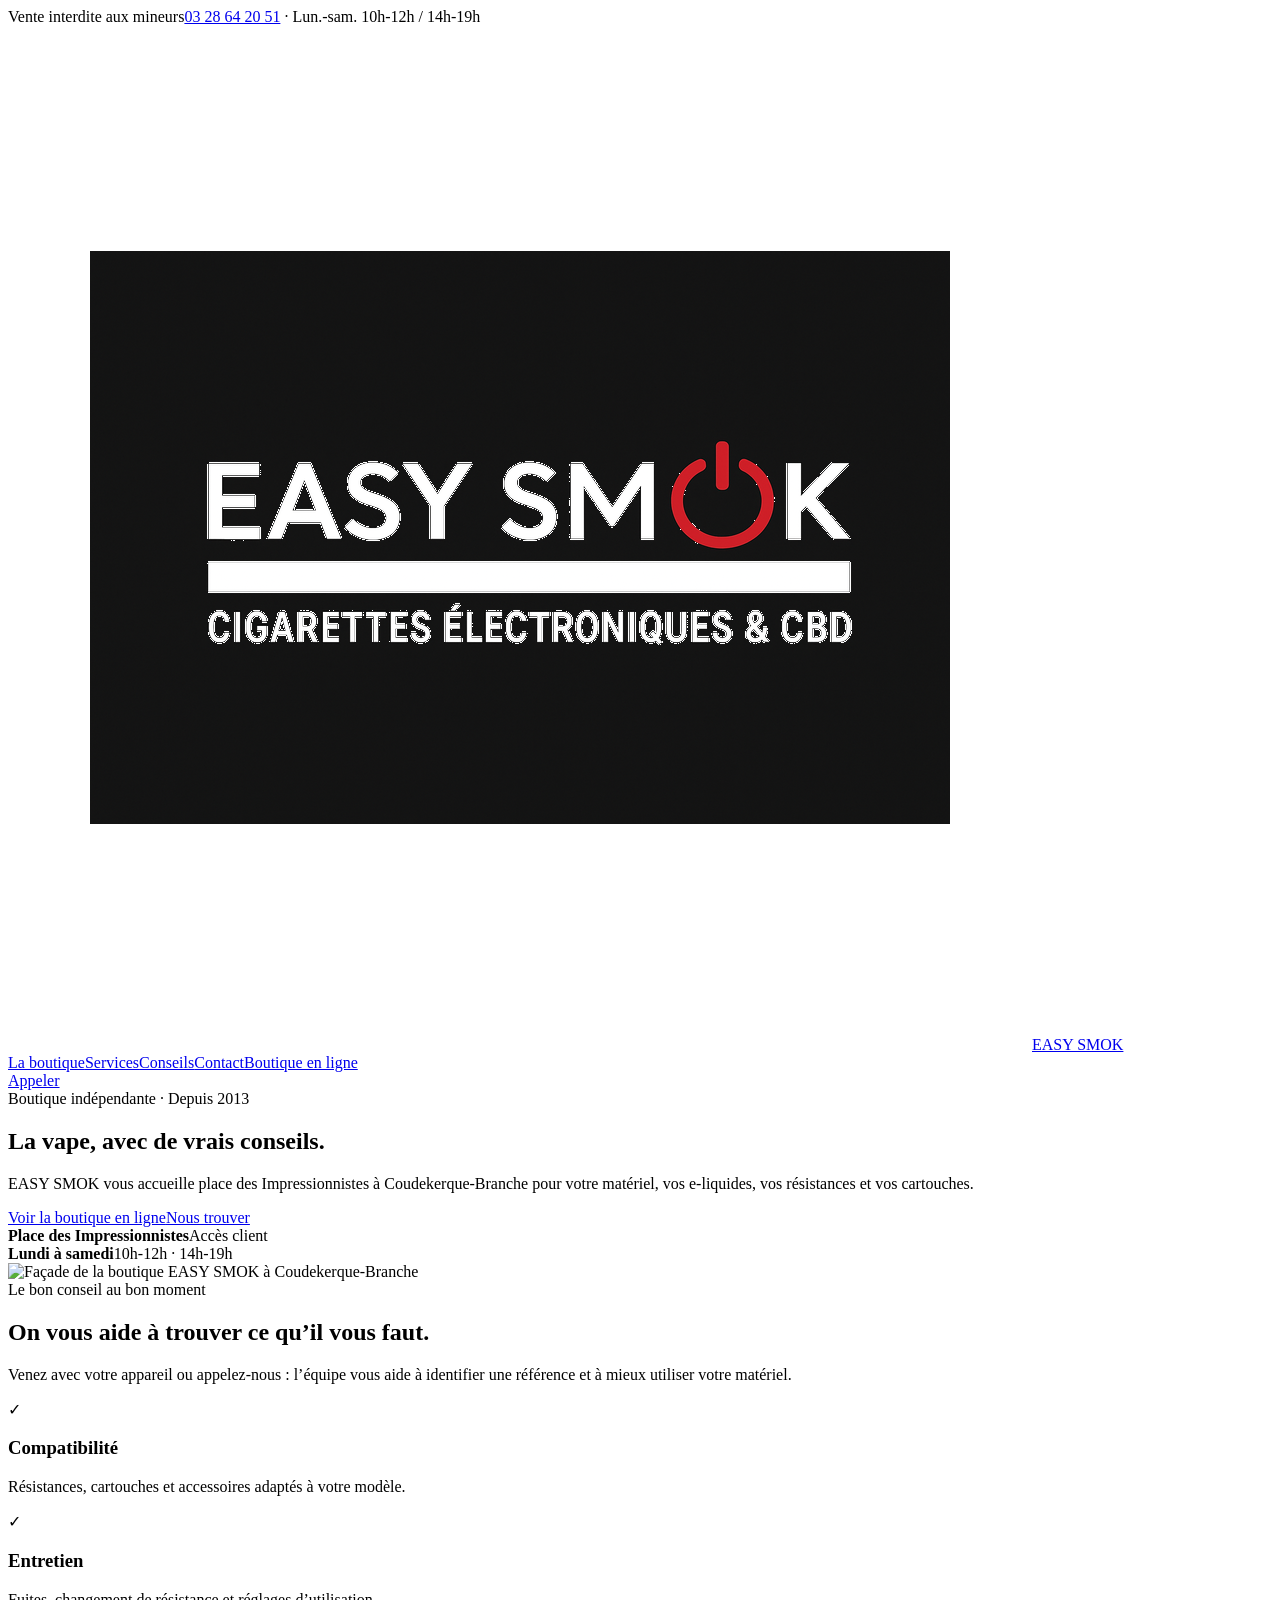
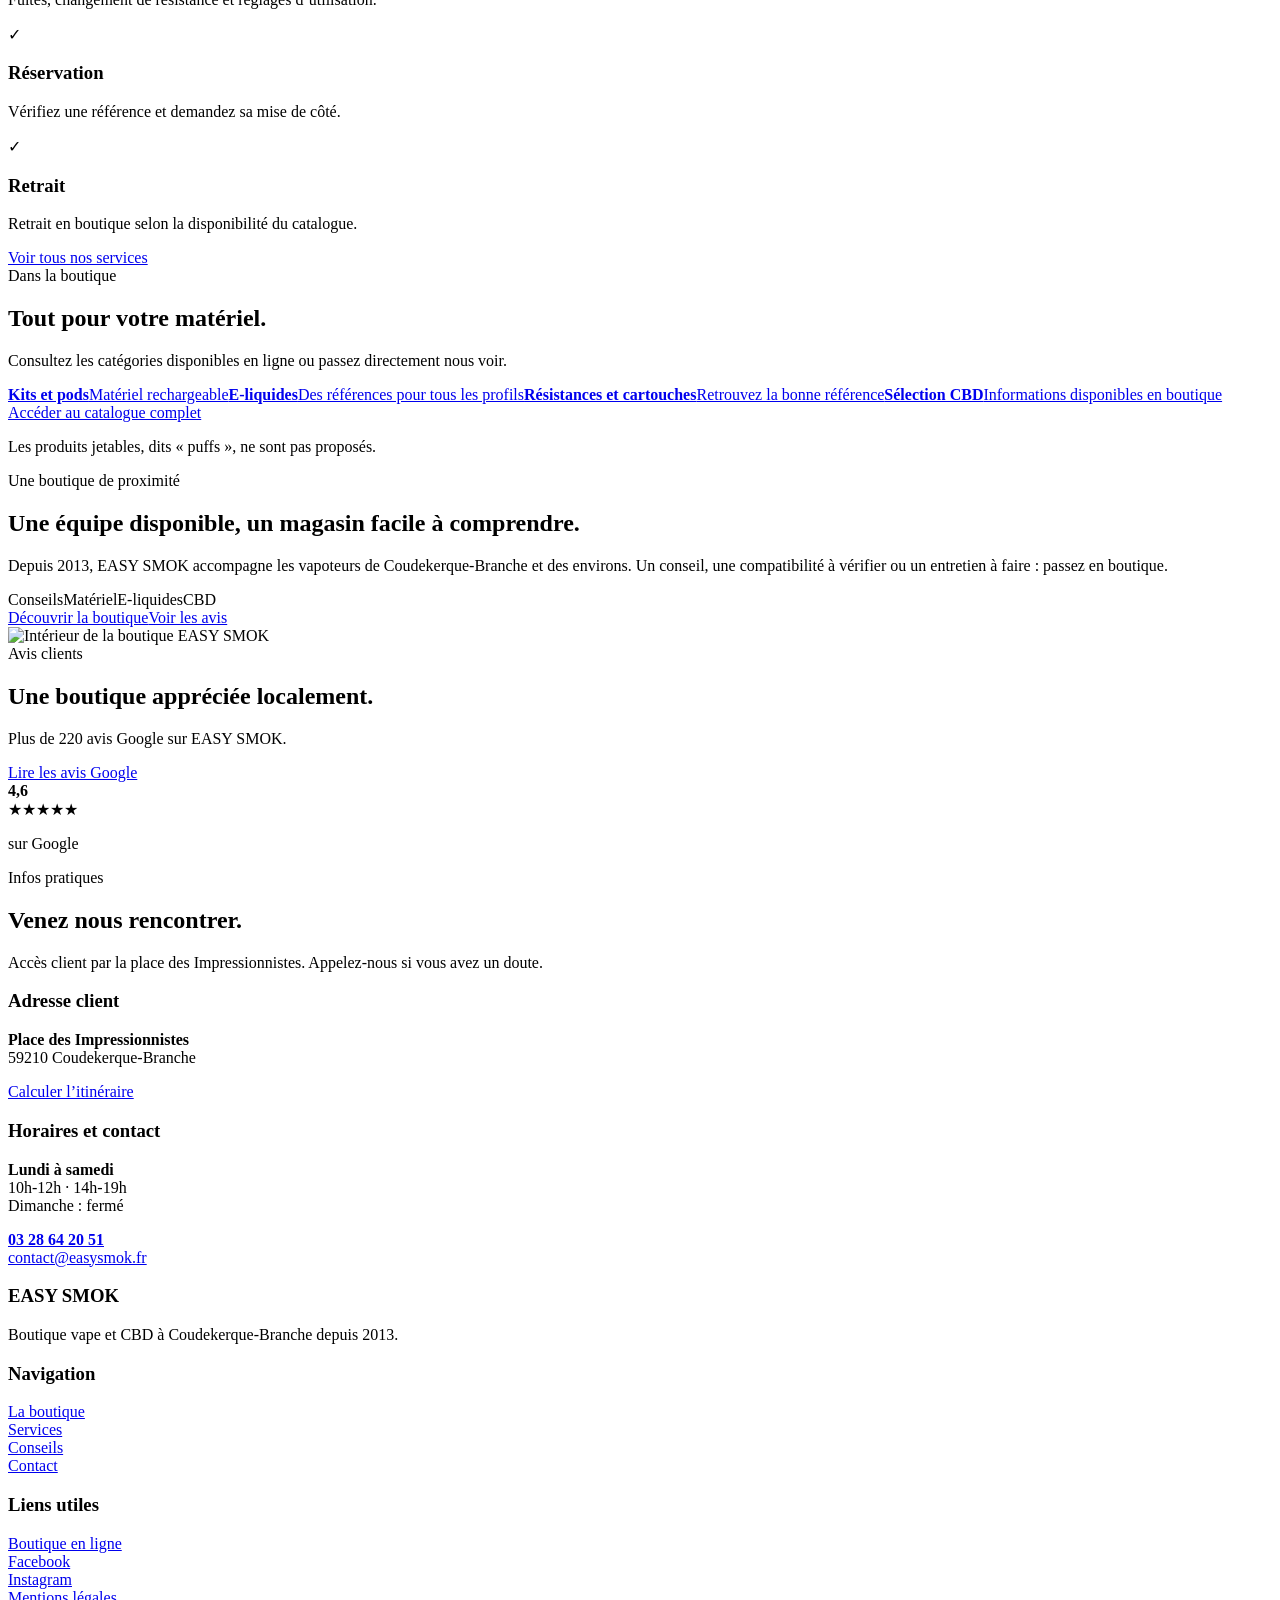
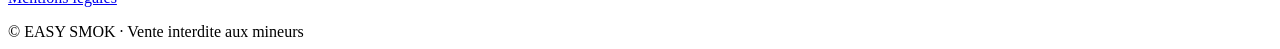
==== commit 17480d5e: "Add files via upload" ====
--- a/index.html
+++ b/index.html
@@ -1 +1 @@
-<!doctype html><html lang="fr"><head><meta charset="utf-8"><meta name="viewport" content="width=device-width, initial-scale=1"><title>EASY SMOK | Boutique vape et CBD à Coudekerque-Branche</title><meta name="description" content="EASY SMOK à Coudekerque-Branche : cigarettes électroniques, e-liquides, résistances, cartouches, accessoires et sélection CBD. Conseils et retrait place des Impressionnistes."><link rel="canonical" href="https://www.easysmok.fr/"><link rel="stylesheet" href="/assets/site.css"><link rel="icon" href="/assets/logo_easy_smok_apple_1024_transparent.png"><meta property="og:title" content="EASY SMOK | Boutique vape et CBD à Coudekerque-Branche"><meta property="og:description" content="Votre boutique vape et CBD place des Impressionnistes."><meta property="og:image" content="https://www.easysmok.fr/assets/photos/facade-easy-smok.jpg"><meta property="og:url" content="https://www.easysmok.fr/"><script type="application/ld+json">{"@context":"https://schema.org","@type":"Store","name":"EASY SMOK","telephone":"+33328642051","url":"https://www.easysmok.fr/","image":"https://www.easysmok.fr/assets/photos/facade-easy-smok.jpg","address":{"@type":"PostalAddress","streetAddress":"Place des Impressionnistes","addressLocality":"Coudekerque-Branche","postalCode":"59210","addressCountry":"FR"},"openingHours":["Mo-Sa 10:00-12:00","Mo-Sa 14:00-19:00"],"sameAs":["https://www.facebook.com/easysmok/","https://www.instagram.com/easy_smok/"]}</script></head><body><div class="top"><div class="wrap"><span>Vente interdite aux mineurs</span><span><a href="tel:+33328642051">03 28 64 20 51</a> · Lun.-sam. 10h-12h / 14h-19h</span></div></div><header class="header"><div class="wrap nav"><a class="logo" href="/"><img src="/assets/logo_easy_smok_apple_1024_transparent.png" alt="EASY SMOK"><span>EASY SMOK</span></a><nav class="menu"><a href="/boutique.html">La boutique</a><a href="/services.html">Nos services</a><a href="/conseils.html">Conseils</a><a href="/contact.html">Contact</a><a class="btn btn-red" href="https://easysmok.eproshopping.fr/" target="_blank" rel="noopener">Boutique en ligne</a></nav><a class="btn btn-outline mobile-call" href="tel:+33328642051">Appeler</a></div></header><main><section class="hero"><div class="wrap hero-grid"><div class="hero-copy"><span class="tag">Depuis 2013 · Boutique indépendante</span><h1>Votre boutique vape à Coudekerque-Branche.</h1><p>Matériel, e-liquides, résistances, cartouches et conseils : l’équipe EASY SMOK vous accueille place des Impressionnistes.</p><div class="buttons"><a class="btn btn-red" href="https://easysmok.eproshopping.fr/" target="_blank" rel="noopener">Voir la boutique en ligne</a><a class="btn btn-white" href="https://www.google.com/maps/search/?api=1&query=EASY%20SMOK%20Place%20des%20Impressionnistes%2059210%20Coudekerque-Branche" target="_blank" rel="noopener">Voir l’itinéraire</a></div><div class="hero-facts"><div><strong>Place des Impressionnistes</strong><span>Accès client</span></div><div><strong>Lun. à sam.</strong><span>10h-12h · 14h-19h</span></div></div></div><div class="hero-img"><img src="/assets/photos/facade-easy-smok.jpg" alt="Façade de la boutique EASY SMOK place des Impressionnistes à Coudekerque-Branche"></div></div></section><section class="section"><div class="wrap"><div class="eyebrow">Une équipe à votre écoute</div><h2>Un conseil simple, adapté à votre matériel.</h2><p class="intro">Vous cherchez une résistance, une cartouche ou un accessoire ? Venez avec votre appareil ou appelez-nous : nous vous aidons à retrouver la bonne référence.</p><div class="cards"><article class="card"><div class="card-icon">01</div><h3>Compatibilité</h3><p>Identifier la bonne résistance ou cartouche pour votre appareil.</p></article><article class="card"><div class="card-icon">02</div><h3>Entretien</h3><p>Fuites, changement de résistance, réglages et conseils d’usage.</p></article><article class="card"><div class="card-icon">03</div><h3>Réservation</h3><p>Appelez avant votre passage pour vérifier une référence.</p></article><article class="card"><div class="card-icon">04</div><h3>Retrait</h3><p>Retrait en boutique selon la disponibilité du catalogue.</p></article></div><div class="buttons"><a class="btn btn-red" href="/services.html">Découvrir nos services</a></div></div></section><section class="section cream"><div class="wrap"><div class="eyebrow">La boutique</div><h2>Tout pour votre matériel.</h2><p class="intro">Consultez les catégories disponibles sur notre boutique en ligne ou passez nous voir place des Impressionnistes.</p><div class="tiles"><a class="tile t1" href="https://easysmok.eproshopping.fr/catalogue/226014-kit" target="_blank" rel="noopener"><b>Kits & pods</b><span>Matériel rechargeable</span></a><a class="tile t2" href="https://easysmok.eproshopping.fr/catalogue/225247-pulp" target="_blank" rel="noopener"><b>E-liquides 10 ml</b><span>Voir les références</span></a><a class="tile t3" href="https://easysmok.eproshopping.fr/catalogue/268162-RESISTENCES" target="_blank" rel="noopener"><b>Résistances & cartouches</b><span>Identifier la bonne référence</span></a><a class="tile t4" href="https://easysmok.eproshopping.fr/" target="_blank" rel="noopener"><b>Sélection CBD</b><span>Informations en boutique</span></a></div><div class="buttons"><a class="btn btn-red" href="https://easysmok.eproshopping.fr/" target="_blank" rel="noopener">Accéder au catalogue complet</a></div><p class="notice">Les produits jetables, dits « puffs », ne sont pas proposés. Vente interdite aux mineurs.</p></div></section><section class="section"><div class="wrap split"><div><div class="eyebrow">Notre boutique</div><h2>Une boutique à taille humaine.</h2><p>EASY SMOK accompagne les vapoteurs de Coudekerque-Branche et des environs depuis 2013. L’équipe vous accueille, vous conseille et vous aide à entretenir votre matériel.</p><div class="buttons"><a class="btn btn-red" href="/boutique.html">Découvrir la boutique</a><a class="btn btn-outline" href="https://share.google/ud11v9rca5r6Lkgyx" target="_blank" rel="noopener">Voir les avis Google</a></div></div><img class="photo" src="/assets/photos/interieur-easy-smok.jpg" alt="Intérieur de la boutique EASY SMOK à Coudekerque-Branche"></div></section><section class="section cream"><div class="wrap"><div class="score"><div><div class="eyebrow">Avis clients</div><h2>Ils parlent de nous.</h2><p>Plus de 220 avis Google sur EASY SMOK.</p><a class="btn btn-red" href="https://share.google/ud11v9rca5r6Lkgyx" target="_blank" rel="noopener">Lire les avis</a></div><div><strong>4,6</strong><div class="stars">★★★★★</div><p>sur Google</p></div></div></div></section><section class="section"><div class="wrap"><div class="eyebrow">Infos pratiques</div><h2>Venez nous rencontrer.</h2><div class="info"><div class="card"><h3>Accès client</h3><p><strong>Place des Impressionnistes</strong><br>59210 Coudekerque-Branche</p><a class="btn btn-red" href="https://www.google.com/maps/search/?api=1&query=EASY%20SMOK%20Place%20des%20Impressionnistes%2059210%20Coudekerque-Branche" target="_blank" rel="noopener">Calculer l’itinéraire</a></div><div class="card"><h3>Horaires et contact</h3><p><strong>Lundi à samedi</strong><br>10h-12h · 14h-19h<br>Dimanche : fermé</p><p><a href="tel:+33328642051"><strong>03 28 64 20 51</strong></a><br><a href="mailto:contact@easysmok.fr">contact@easysmok.fr</a></p></div></div></div></section></main><footer class="footer"><div class="wrap footer-grid"><div><h3>EASY SMOK</h3><p>Boutique vape et CBD à Coudekerque-Branche depuis 2013.</p></div><div><h3>Navigation</h3><p><a href="/boutique.html">La boutique</a><br><a href="/services.html">Nos services</a><br><a href="/conseils.html">Conseils</a><br><a href="/contact.html">Contact</a></p></div><div><h3>Liens utiles</h3><p><a href="https://easysmok.eproshopping.fr/" target="_blank" rel="noopener">Boutique en ligne</a><br><a href="https://www.facebook.com/easysmok/" target="_blank" rel="noopener">Facebook</a><br><a href="https://www.instagram.com/easy_smok/" target="_blank" rel="noopener">Instagram</a><br><a href="/mentions-legales.html">Mentions légales</a></p></div></div><div class="wrap copyright">© EASY SMOK · Vente interdite aux mineurs · Les puffs ne sont pas proposées</div></footer></body></html>+<!doctype html><html lang="fr"><head><meta charset="utf-8"><meta name="viewport" content="width=device-width, initial-scale=1"><title>EASY SMOK | Vape et CBD à Coudekerque-Branche</title><meta name="description" content="EASY SMOK, votre boutique vape et CBD à Coudekerque-Branche depuis 2013. Matériel, e-liquides, résistances, cartouches, accessoires et conseils."><link rel="canonical" href="https://www.easysmok.fr/"><link rel="stylesheet" href="/assets/site.css"><link rel="icon" href="/assets/logo_easy_smok_apple_1024_transparent.png"><meta property="og:title" content="EASY SMOK | Vape et CBD à Coudekerque-Branche"><meta property="og:description" content="Votre boutique vape place des Impressionnistes."><meta property="og:image" content="https://www.easysmok.fr/assets/photos/facade-easy-smok.jpg"><meta property="og:url" content="https://www.easysmok.fr/"><script type="application/ld+json">{"@context":"https://schema.org","@type":"Store","name":"EASY SMOK","telephone":"+33328642051","url":"https://www.easysmok.fr/","image":"https://www.easysmok.fr/assets/photos/facade-easy-smok.jpg","address":{"@type":"PostalAddress","streetAddress":"Place des Impressionnistes","addressLocality":"Coudekerque-Branche","postalCode":"59210","addressCountry":"FR"},"openingHours":["Mo-Sa 10:00-12:00","Mo-Sa 14:00-19:00"]}</script></head><body><div class="notice-bar"><div class="container"><span>Vente interdite aux mineurs</span><span><a href="tel:+33328642051">03 28 64 20 51</a> · Lun.-sam. 10h-12h / 14h-19h</span></div></div><header class="header"><div class="container navigation"><a class="brand" href="/"><img src="/assets/logo_easy_smok_apple_1024_transparent.png" alt="Logo EASY SMOK"><span class="brand-name">EASY SMOK</span></a><nav class="nav-links"><a href="/boutique.html">La boutique</a><a href="/services.html">Services</a><a href="/conseils.html">Conseils</a><a href="/contact.html">Contact</a><a class="button button-red" href="https://easysmok.eproshopping.fr/" target="_blank" rel="noopener">Boutique en ligne</a></nav><a class="button button-outline mobile-button" href="tel:+33328642051">Appeler</a></div></header><main><section class="hero"><div class="container hero-grid"><div class="hero-content"><span class="label">Boutique indépendante · Depuis 2013</span><h1>La vape, avec de vrais conseils.</h1><p>EASY SMOK vous accueille place des Impressionnistes à Coudekerque-Branche pour votre matériel, vos e-liquides, vos résistances et vos cartouches.</p><div class="button-row"><a class="button button-red" href="https://easysmok.eproshopping.fr/" target="_blank" rel="noopener">Voir la boutique en ligne</a><a class="button button-light" href="https://www.google.com/maps/search/?api=1&query=EASY%20SMOK%20Place%20des%20Impressionnistes%2059210%20Coudekerque-Branche" target="_blank" rel="noopener">Nous trouver</a></div><div class="hero-details"><div><strong>Place des Impressionnistes</strong><span>Accès client</span></div><div><strong>Lundi à samedi</strong><span>10h-12h · 14h-19h</span></div></div></div><div class="hero-image"><img src="/assets/photos/facade-easy-smok.jpg" alt="Façade de la boutique EASY SMOK à Coudekerque-Branche"></div></div></section><section class="section"><div class="container"><div class="kicker">Le bon conseil au bon moment</div><h2>On vous aide à trouver ce qu’il vous faut.</h2><p class="section-lead">Venez avec votre appareil ou appelez-nous : l’équipe vous aide à identifier une référence et à mieux utiliser votre matériel.</p><div class="service-grid"><article class="service"><div class="service-icon">✓</div><h3>Compatibilité</h3><p>Résistances, cartouches et accessoires adaptés à votre modèle.</p></article><article class="service"><div class="service-icon">✓</div><h3>Entretien</h3><p>Fuites, changement de résistance et réglages d’utilisation.</p></article><article class="service"><div class="service-icon">✓</div><h3>Réservation</h3><p>Vérifiez une référence et demandez sa mise de côté.</p></article><article class="service"><div class="service-icon">✓</div><h3>Retrait</h3><p>Retrait en boutique selon la disponibilité du catalogue.</p></article></div><div class="button-row"><a class="button button-red" href="/services.html">Voir tous nos services</a></div></div></section><section class="section section-cream"><div class="container"><div class="kicker">Dans la boutique</div><h2>Tout pour votre matériel.</h2><p class="section-lead">Consultez les catégories disponibles en ligne ou passez directement nous voir.</p><div class="shop-grid"><a class="shop-card red" href="https://easysmok.eproshopping.fr/catalogue/226014-kit" target="_blank" rel="noopener"><strong>Kits et pods</strong><span>Matériel rechargeable</span></a><a class="shop-card dark" href="https://easysmok.eproshopping.fr/catalogue/225247-pulp" target="_blank" rel="noopener"><strong>E-liquides</strong><span>Des références pour tous les profils</span></a><a class="shop-card sand" href="https://easysmok.eproshopping.fr/catalogue/268162-RESISTENCES" target="_blank" rel="noopener"><strong>Résistances et cartouches</strong><span>Retrouvez la bonne référence</span></a><a class="shop-card photo" href="https://easysmok.eproshopping.fr/" target="_blank" rel="noopener"><strong>Sélection CBD</strong><span>Informations disponibles en boutique</span></a></div><div class="button-row"><a class="button button-red" href="https://easysmok.eproshopping.fr/" target="_blank" rel="noopener">Accéder au catalogue complet</a></div><p>Les produits jetables, dits « puffs », ne sont pas proposés.</p></div></section><section class="section"><div class="container photo-split"><div><div class="kicker">Une boutique de proximité</div><h2>Une équipe disponible, un magasin facile à comprendre.</h2><p>Depuis 2013, EASY SMOK accompagne les vapoteurs de Coudekerque-Branche et des environs. Un conseil, une compatibilité à vérifier ou un entretien à faire : passez en boutique.</p><div class="pill-list"><span class="pill">Conseils</span><span class="pill">Matériel</span><span class="pill">E-liquides</span><span class="pill">CBD</span></div><div class="button-row"><a class="button button-red" href="/boutique.html">Découvrir la boutique</a><a class="button button-outline" href="https://share.google/ud11v9rca5r6Lkgyx" target="_blank" rel="noopener">Voir les avis</a></div></div><img src="/assets/photos/interieur-easy-smok.jpg" alt="Intérieur de la boutique EASY SMOK"></div></section><section class="section section-cream"><div class="container rating"><div><div class="kicker">Avis clients</div><h2>Une boutique appréciée localement.</h2><p>Plus de 220 avis Google sur EASY SMOK.</p><a class="button button-red" href="https://share.google/ud11v9rca5r6Lkgyx" target="_blank" rel="noopener">Lire les avis Google</a></div><div class="rating-box"><strong>4,6</strong><div class="stars">★★★★★</div><p>sur Google</p></div></div></section><section class="section"><div class="container"><div class="section-heading"><div><div class="kicker">Infos pratiques</div><h2>Venez nous rencontrer.</h2></div><p>Accès client par la place des Impressionnistes. Appelez-nous si vous avez un doute.</p></div><div class="contact-grid"><div class="contact-card"><h3>Adresse client</h3><p><strong>Place des Impressionnistes</strong><br>59210 Coudekerque-Branche</p><a class="button button-red" href="https://www.google.com/maps/search/?api=1&query=EASY%20SMOK%20Place%20des%20Impressionnistes%2059210%20Coudekerque-Branche" target="_blank" rel="noopener">Calculer l’itinéraire</a></div><div class="contact-card"><h3>Horaires et contact</h3><p><strong>Lundi à samedi</strong><br>10h-12h · 14h-19h<br>Dimanche : fermé</p><p><a href="tel:+33328642051"><strong>03 28 64 20 51</strong></a><br><a href="mailto:contact@easysmok.fr">contact@easysmok.fr</a></p></div></div></div></section></main><footer class="footer"><div class="container footer-grid"><div><h3>EASY SMOK</h3><p>Boutique vape et CBD à Coudekerque-Branche depuis 2013.</p></div><div><h3>Navigation</h3><p><a href="/boutique.html">La boutique</a><br><a href="/services.html">Services</a><br><a href="/conseils.html">Conseils</a><br><a href="/contact.html">Contact</a></p></div><div><h3>Liens utiles</h3><p><a href="https://easysmok.eproshopping.fr/" target="_blank" rel="noopener">Boutique en ligne</a><br><a href="https://www.facebook.com/easysmok/" target="_blank" rel="noopener">Facebook</a><br><a href="https://www.instagram.com/easy_smok/" target="_blank" rel="noopener">Instagram</a><br><a href="/mentions-legales.html">Mentions légales</a></p></div></div><div class="container footer-bottom">© EASY SMOK · Vente interdite aux mineurs</div></footer></body></html>
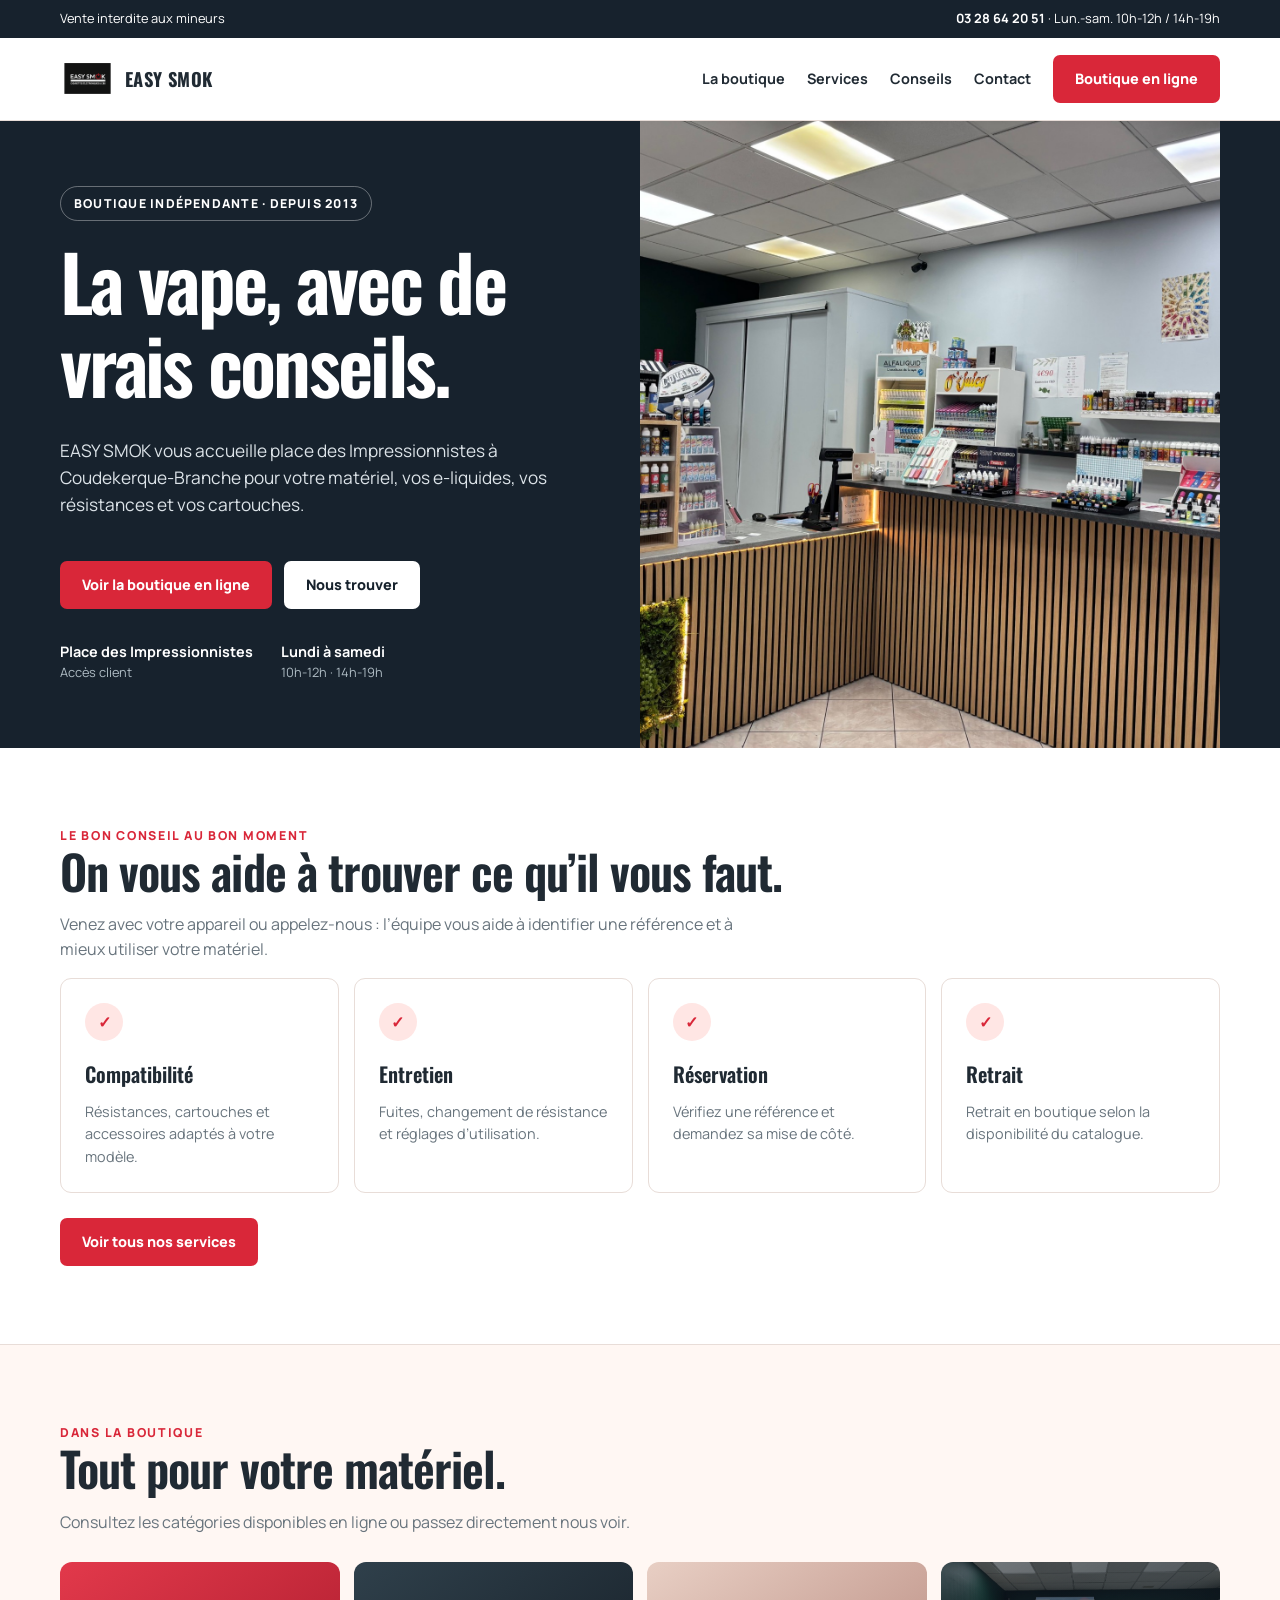
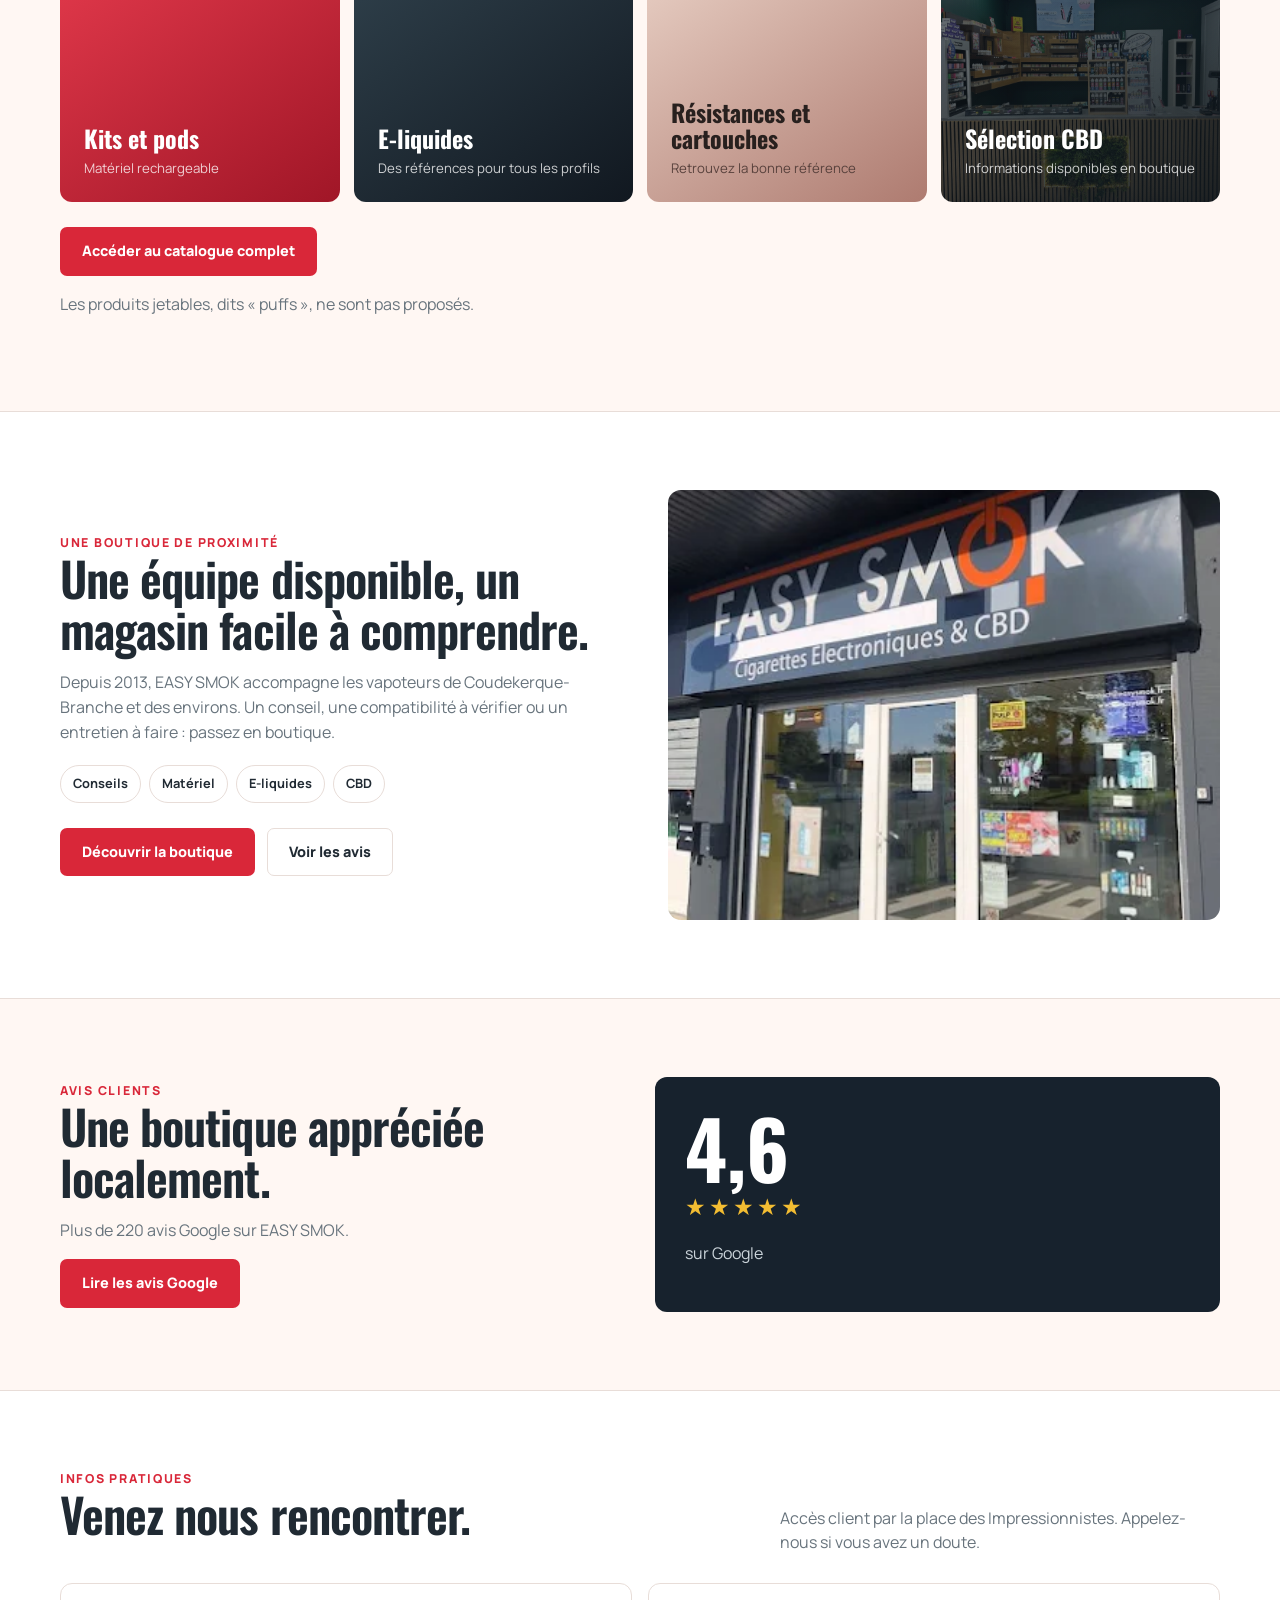
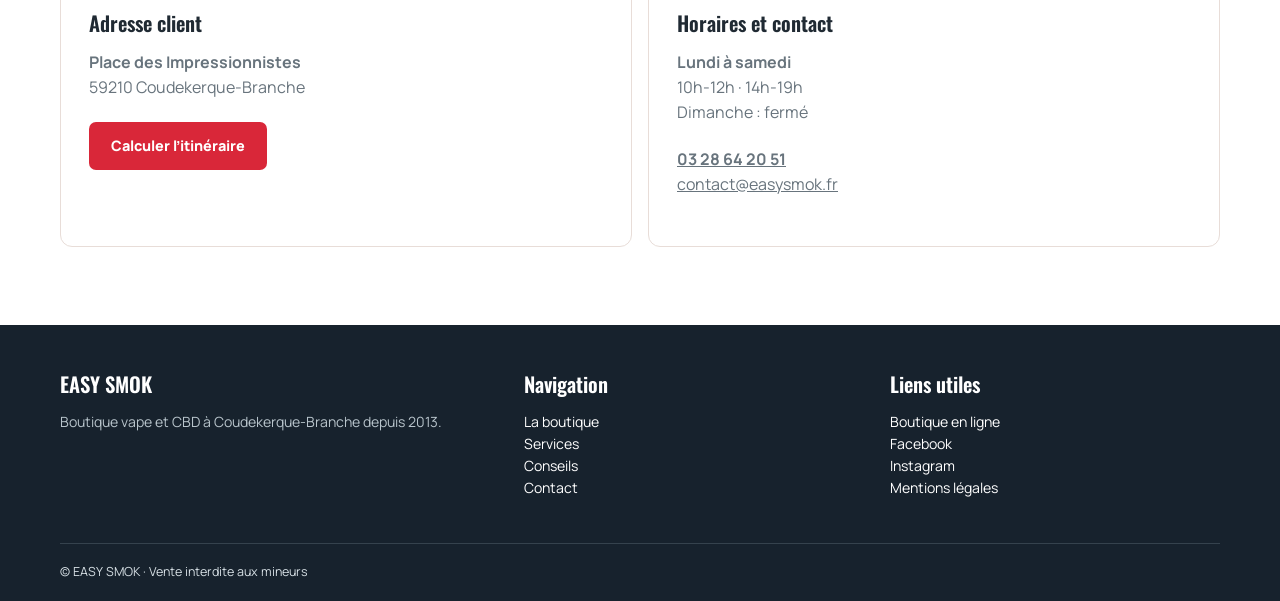
==== commit c0b46ea2: "Add files via upload" ====
--- a/index.html
+++ b/index.html
@@ -1 +1 @@
-<!doctype html><html lang="fr"><head><meta charset="utf-8"><meta name="viewport" content="width=device-width, initial-scale=1"><title>EASY SMOK | Vape et CBD à Coudekerque-Branche</title><meta name="description" content="EASY SMOK, votre boutique vape et CBD à Coudekerque-Branche depuis 2013. Matériel, e-liquides, résistances, cartouches, accessoires et conseils."><link rel="canonical" href="https://www.easysmok.fr/"><link rel="stylesheet" href="/assets/site.css"><link rel="icon" href="/assets/logo_easy_smok_apple_1024_transparent.png"><meta property="og:title" content="EASY SMOK | Vape et CBD à Coudekerque-Branche"><meta property="og:description" content="Votre boutique vape place des Impressionnistes."><meta property="og:image" content="https://www.easysmok.fr/assets/photos/facade-easy-smok.jpg"><meta property="og:url" content="https://www.easysmok.fr/"><script type="application/ld+json">{"@context":"https://schema.org","@type":"Store","name":"EASY SMOK","telephone":"+33328642051","url":"https://www.easysmok.fr/","image":"https://www.easysmok.fr/assets/photos/facade-easy-smok.jpg","address":{"@type":"PostalAddress","streetAddress":"Place des Impressionnistes","addressLocality":"Coudekerque-Branche","postalCode":"59210","addressCountry":"FR"},"openingHours":["Mo-Sa 10:00-12:00","Mo-Sa 14:00-19:00"]}</script></head><body><div class="notice-bar"><div class="container"><span>Vente interdite aux mineurs</span><span><a href="tel:+33328642051">03 28 64 20 51</a> · Lun.-sam. 10h-12h / 14h-19h</span></div></div><header class="header"><div class="container navigation"><a class="brand" href="/"><img src="/assets/logo_easy_smok_apple_1024_transparent.png" alt="Logo EASY SMOK"><span class="brand-name">EASY SMOK</span></a><nav class="nav-links"><a href="/boutique.html">La boutique</a><a href="/services.html">Services</a><a href="/conseils.html">Conseils</a><a href="/contact.html">Contact</a><a class="button button-red" href="https://easysmok.eproshopping.fr/" target="_blank" rel="noopener">Boutique en ligne</a></nav><a class="button button-outline mobile-button" href="tel:+33328642051">Appeler</a></div></header><main><section class="hero"><div class="container hero-grid"><div class="hero-content"><span class="label">Boutique indépendante · Depuis 2013</span><h1>La vape, avec de vrais conseils.</h1><p>EASY SMOK vous accueille place des Impressionnistes à Coudekerque-Branche pour votre matériel, vos e-liquides, vos résistances et vos cartouches.</p><div class="button-row"><a class="button button-red" href="https://easysmok.eproshopping.fr/" target="_blank" rel="noopener">Voir la boutique en ligne</a><a class="button button-light" href="https://www.google.com/maps/search/?api=1&query=EASY%20SMOK%20Place%20des%20Impressionnistes%2059210%20Coudekerque-Branche" target="_blank" rel="noopener">Nous trouver</a></div><div class="hero-details"><div><strong>Place des Impressionnistes</strong><span>Accès client</span></div><div><strong>Lundi à samedi</strong><span>10h-12h · 14h-19h</span></div></div></div><div class="hero-image"><img src="/assets/photos/facade-easy-smok.jpg" alt="Façade de la boutique EASY SMOK à Coudekerque-Branche"></div></div></section><section class="section"><div class="container"><div class="kicker">Le bon conseil au bon moment</div><h2>On vous aide à trouver ce qu’il vous faut.</h2><p class="section-lead">Venez avec votre appareil ou appelez-nous : l’équipe vous aide à identifier une référence et à mieux utiliser votre matériel.</p><div class="service-grid"><article class="service"><div class="service-icon">✓</div><h3>Compatibilité</h3><p>Résistances, cartouches et accessoires adaptés à votre modèle.</p></article><article class="service"><div class="service-icon">✓</div><h3>Entretien</h3><p>Fuites, changement de résistance et réglages d’utilisation.</p></article><article class="service"><div class="service-icon">✓</div><h3>Réservation</h3><p>Vérifiez une référence et demandez sa mise de côté.</p></article><article class="service"><div class="service-icon">✓</div><h3>Retrait</h3><p>Retrait en boutique selon la disponibilité du catalogue.</p></article></div><div class="button-row"><a class="button button-red" href="/services.html">Voir tous nos services</a></div></div></section><section class="section section-cream"><div class="container"><div class="kicker">Dans la boutique</div><h2>Tout pour votre matériel.</h2><p class="section-lead">Consultez les catégories disponibles en ligne ou passez directement nous voir.</p><div class="shop-grid"><a class="shop-card red" href="https://easysmok.eproshopping.fr/catalogue/226014-kit" target="_blank" rel="noopener"><strong>Kits et pods</strong><span>Matériel rechargeable</span></a><a class="shop-card dark" href="https://easysmok.eproshopping.fr/catalogue/225247-pulp" target="_blank" rel="noopener"><strong>E-liquides</strong><span>Des références pour tous les profils</span></a><a class="shop-card sand" href="https://easysmok.eproshopping.fr/catalogue/268162-RESISTENCES" target="_blank" rel="noopener"><strong>Résistances et cartouches</strong><span>Retrouvez la bonne référence</span></a><a class="shop-card photo" href="https://easysmok.eproshopping.fr/" target="_blank" rel="noopener"><strong>Sélection CBD</strong><span>Informations disponibles en boutique</span></a></div><div class="button-row"><a class="button button-red" href="https://easysmok.eproshopping.fr/" target="_blank" rel="noopener">Accéder au catalogue complet</a></div><p>Les produits jetables, dits « puffs », ne sont pas proposés.</p></div></section><section class="section"><div class="container photo-split"><div><div class="kicker">Une boutique de proximité</div><h2>Une équipe disponible, un magasin facile à comprendre.</h2><p>Depuis 2013, EASY SMOK accompagne les vapoteurs de Coudekerque-Branche et des environs. Un conseil, une compatibilité à vérifier ou un entretien à faire : passez en boutique.</p><div class="pill-list"><span class="pill">Conseils</span><span class="pill">Matériel</span><span class="pill">E-liquides</span><span class="pill">CBD</span></div><div class="button-row"><a class="button button-red" href="/boutique.html">Découvrir la boutique</a><a class="button button-outline" href="https://share.google/ud11v9rca5r6Lkgyx" target="_blank" rel="noopener">Voir les avis</a></div></div><img src="/assets/photos/interieur-easy-smok.jpg" alt="Intérieur de la boutique EASY SMOK"></div></section><section class="section section-cream"><div class="container rating"><div><div class="kicker">Avis clients</div><h2>Une boutique appréciée localement.</h2><p>Plus de 220 avis Google sur EASY SMOK.</p><a class="button button-red" href="https://share.google/ud11v9rca5r6Lkgyx" target="_blank" rel="noopener">Lire les avis Google</a></div><div class="rating-box"><strong>4,6</strong><div class="stars">★★★★★</div><p>sur Google</p></div></div></section><section class="section"><div class="container"><div class="section-heading"><div><div class="kicker">Infos pratiques</div><h2>Venez nous rencontrer.</h2></div><p>Accès client par la place des Impressionnistes. Appelez-nous si vous avez un doute.</p></div><div class="contact-grid"><div class="contact-card"><h3>Adresse client</h3><p><strong>Place des Impressionnistes</strong><br>59210 Coudekerque-Branche</p><a class="button button-red" href="https://www.google.com/maps/search/?api=1&query=EASY%20SMOK%20Place%20des%20Impressionnistes%2059210%20Coudekerque-Branche" target="_blank" rel="noopener">Calculer l’itinéraire</a></div><div class="contact-card"><h3>Horaires et contact</h3><p><strong>Lundi à samedi</strong><br>10h-12h · 14h-19h<br>Dimanche : fermé</p><p><a href="tel:+33328642051"><strong>03 28 64 20 51</strong></a><br><a href="mailto:contact@easysmok.fr">contact@easysmok.fr</a></p></div></div></div></section></main><footer class="footer"><div class="container footer-grid"><div><h3>EASY SMOK</h3><p>Boutique vape et CBD à Coudekerque-Branche depuis 2013.</p></div><div><h3>Navigation</h3><p><a href="/boutique.html">La boutique</a><br><a href="/services.html">Services</a><br><a href="/conseils.html">Conseils</a><br><a href="/contact.html">Contact</a></p></div><div><h3>Liens utiles</h3><p><a href="https://easysmok.eproshopping.fr/" target="_blank" rel="noopener">Boutique en ligne</a><br><a href="https://www.facebook.com/easysmok/" target="_blank" rel="noopener">Facebook</a><br><a href="https://www.instagram.com/easy_smok/" target="_blank" rel="noopener">Instagram</a><br><a href="/mentions-legales.html">Mentions légales</a></p></div></div><div class="container footer-bottom">© EASY SMOK · Vente interdite aux mineurs</div></footer></body></html>+<!doctype html><html lang="fr"><head><meta charset="utf-8"><meta name="viewport" content="width=device-width, initial-scale=1"><title>EASY SMOK | Vape et CBD à Coudekerque-Branche</title><meta name="description" content="EASY SMOK, votre boutique vape et CBD à Coudekerque-Branche depuis 2013. Matériel, e-liquides, résistances, cartouches, accessoires et conseils."><link rel="canonical" href="https://www.easysmok.fr/"><link rel="stylesheet" href="/assets/site.css"><link rel="icon" href="/assets/logo_easy_smok_apple_1024_transparent.png"><meta property="og:title" content="EASY SMOK | Vape et CBD à Coudekerque-Branche"><meta property="og:description" content="Votre boutique vape place des Impressionnistes."><meta property="og:image" content="https://www.easysmok.fr/assets/photos/facade-easy-smok.jpg"><meta property="og:url" content="https://www.easysmok.fr/"><script type="application/ld+json">{"@context":"https://schema.org","@type":"Store","name":"EASY SMOK","telephone":"+33328642051","url":"https://www.easysmok.fr/","image":"https://www.easysmok.fr/assets/photos/facade-easy-smok.jpg","address":{"@type":"PostalAddress","streetAddress":"Place des Impressionnistes","addressLocality":"Coudekerque-Branche","postalCode":"59210","addressCountry":"FR"},"openingHours":["Mo-Sa 10:00-12:00","Mo-Sa 14:00-19:00"]}</script></head><body><div class="notice-bar"><div class="container"><span>Vente interdite aux mineurs</span><span><a href="tel:+33328642051">03 28 64 20 51</a> · Lun.-sam. 10h-12h / 14h-19h</span></div></div><header class="header"><div class="container navigation"><a class="brand" href="/"><img src="/assets/logo_easy_smok_apple_1024_transparent.png" alt="Logo EASY SMOK"><span class="brand-name">EASY SMOK</span></a><nav class="nav-links"><a href="/boutique.html">La boutique</a><a href="/services.html">Services</a><a href="/conseils.html">Conseils</a><a href="/contact.html">Contact</a><a class="button button-red" href="https://easysmok.eproshopping.fr/" target="_blank" rel="noopener">Boutique en ligne</a></nav><a class="button button-outline mobile-button" href="tel:+33328642051">Appeler</a></div></header><main><section class="hero"><div class="container hero-grid"><div class="hero-content"><span class="label">Boutique indépendante · Depuis 2013</span><h1>La vape, avec de vrais conseils.</h1><p>EASY SMOK vous accueille place des Impressionnistes à Coudekerque-Branche pour votre matériel, vos e-liquides, vos résistances et vos cartouches.</p><div class="button-row"><a class="button button-red" href="https://easysmok.eproshopping.fr/" target="_blank" rel="noopener">Voir la boutique en ligne</a><a class="button button-light" href="https://www.google.com/maps/search/?api=1&query=EASY%20SMOK%20Place%20des%20Impressionnistes%2059210%20Coudekerque-Branche" target="_blank" rel="noopener">Nous trouver</a></div><div class="hero-details"><div><strong>Place des Impressionnistes</strong><span>Accès client</span></div><div><strong>Lundi à samedi</strong><span>10h-12h · 14h-19h</span></div></div></div><div class="hero-image"><img src="/assets/photos/facade-easy-smok.jpg" alt="Façade de la boutique EASY SMOK à Coudekerque-Branche"></div></div></section><section class="section"><div class="container"><div class="kicker">Le bon conseil au bon moment</div><h2>On vous aide à trouver ce qu’il vous faut.</h2><p class="section-lead">Venez avec votre appareil ou appelez-nous : l’équipe vous aide à identifier une référence et à mieux utiliser votre matériel.</p><div class="service-grid"><article class="service"><div class="service-icon">✓</div><h3>Compatibilité</h3><p>Résistances, cartouches et accessoires adaptés à votre modèle.</p></article><article class="service"><div class="service-icon">✓</div><h3>Entretien</h3><p>Fuites, changement de résistance et réglages d’utilisation.</p></article><article class="service"><div class="service-icon">✓</div><h3>Réservation</h3><p>Vérifiez une référence et demandez sa mise de côté.</p></article><article class="service"><div class="service-icon">✓</div><h3>Retrait</h3><p>Retrait en boutique selon la disponibilité du catalogue.</p></article></div><div class="button-row"><a class="button button-red" href="/services.html">Voir tous nos services</a></div></div></section><section class="section section-cream"><div class="container"><div class="kicker">Dans la boutique</div><h2>Tout pour votre matériel.</h2><p class="section-lead">Consultez les catégories disponibles en ligne ou passez directement nous voir.</p><div class="shop-grid"><a class="shop-card red" href="https://easysmok.eproshopping.fr/catalogue/226014-kit" target="_blank" rel="noopener"><strong>Kits et pods</strong><span>Matériel rechargeable</span></a><a class="shop-card dark" href="https://easysmok.eproshopping.fr/catalogue/225247-pulp" target="_blank" rel="noopener"><strong>E-liquides</strong><span>Des références pour tous les profils</span></a><a class="shop-card sand" href="https://easysmok.eproshopping.fr/catalogue/268162-RESISTENCES" target="_blank" rel="noopener"><strong>Résistances et cartouches</strong><span>Retrouvez la bonne référence</span></a><a class="shop-card photo" href="https://easysmok.eproshopping.fr/" target="_blank" rel="noopener"><strong>Sélection CBD</strong><span>Informations disponibles en boutique</span></a></div><div class="button-row"><a class="button button-red" href="https://easysmok.eproshopping.fr/" target="_blank" rel="noopener">Accéder au catalogue complet</a></div><p>Les produits jetables, dits « puffs », ne sont pas proposés.</p></div></section><section class="section"><div class="container photo-split"><div><div class="kicker">Une boutique de proximité</div><h2>Une équipe disponible, un magasin facile à comprendre.</h2><p>Depuis 2013, EASY SMOK accompagne les vapoteurs de Coudekerque-Branche et des environs. Un conseil, une compatibilité à vérifier ou un entretien à faire : passez en boutique.</p><div class="pill-list"><span class="pill">Conseils</span><span class="pill">Matériel</span><span class="pill">E-liquides</span><span class="pill">CBD</span></div><div class="button-row"><a class="button button-red" href="/boutique.html">Découvrir la boutique</a><a class="button button-outline" href="https://share.google/ud11v9rca5r6Lkgyx" target="_blank" rel="noopener">Voir les avis</a></div></div><img src="/assets/photos/vue-interieure-2.webp" alt="Intérieur de la boutique EASY SMOK"></div></section><section class="section section-cream"><div class="container rating"><div><div class="kicker">Avis clients</div><h2>Une boutique appréciée localement.</h2><p>Plus de 220 avis Google sur EASY SMOK.</p><a class="button button-red" href="https://share.google/ud11v9rca5r6Lkgyx" target="_blank" rel="noopener">Lire les avis Google</a></div><div class="rating-box"><strong>4,6</strong><div class="stars">★★★★★</div><p>sur Google</p></div></div></section><section class="section"><div class="container"><div class="section-heading"><div><div class="kicker">Infos pratiques</div><h2>Venez nous rencontrer.</h2></div><p>Accès client par la place des Impressionnistes. Appelez-nous si vous avez un doute.</p></div><div class="contact-grid"><div class="contact-card"><h3>Adresse client</h3><p><strong>Place des Impressionnistes</strong><br>59210 Coudekerque-Branche</p><a class="button button-red" href="https://www.google.com/maps/search/?api=1&query=EASY%20SMOK%20Place%20des%20Impressionnistes%2059210%20Coudekerque-Branche" target="_blank" rel="noopener">Calculer l’itinéraire</a></div><div class="contact-card"><h3>Horaires et contact</h3><p><strong>Lundi à samedi</strong><br>10h-12h · 14h-19h<br>Dimanche : fermé</p><p><a href="tel:+33328642051"><strong>03 28 64 20 51</strong></a><br><a href="mailto:contact@easysmok.fr">contact@easysmok.fr</a></p></div></div></div></section></main><footer class="footer"><div class="container footer-grid"><div><h3>EASY SMOK</h3><p>Boutique vape et CBD à Coudekerque-Branche depuis 2013.</p></div><div><h3>Navigation</h3><p><a href="/boutique.html">La boutique</a><br><a href="/services.html">Services</a><br><a href="/conseils.html">Conseils</a><br><a href="/contact.html">Contact</a></p></div><div><h3>Liens utiles</h3><p><a href="https://easysmok.eproshopping.fr/" target="_blank" rel="noopener">Boutique en ligne</a><br><a href="https://www.facebook.com/easysmok/" target="_blank" rel="noopener">Facebook</a><br><a href="https://www.instagram.com/easy_smok/" target="_blank" rel="noopener">Instagram</a><br><a href="/mentions-legales.html">Mentions légales</a></p></div></div><div class="container footer-bottom">© EASY SMOK · Vente interdite aux mineurs</div></footer></body></html>
--- a/assets/site.css
+++ b/assets/site.css
@@ -0,0 +1,2 @@
+@import url('https://fonts.googleapis.com/css2?family=Manrope:wght@400;500;600;700;800&family=Oswald:wght@500;600;700&display=swap');
+:root{--red:#d92739;--red-dark:#a91829;--navy:#17222d;--text:#202a33;--muted:#68747d;--cream:#fff7f3;--line:#e8ddd8;--white:#fff}*{box-sizing:border-box}html{scroll-behavior:smooth}body{margin:0;color:var(--text);font-family:Manrope,Arial,sans-serif;line-height:1.55;background:#fff}h1,h2,h3{font-family:Oswald,Arial,sans-serif;font-weight:600;line-height:1.08;margin:0 0 16px}h1{font-size:clamp(2.8rem,6vw,5.7rem);letter-spacing:-.035em}h2{font-size:clamp(2rem,3.7vw,3.2rem);letter-spacing:-.02em}h3{font-size:1.28rem}p{color:var(--muted)}a{color:inherit}.container{width:min(1160px,calc(100% - 36px));margin:0 auto}.notice-bar{background:var(--navy);color:#fff;font-size:.8rem}.notice-bar .container{display:flex;justify-content:space-between;gap:15px;padding:9px 0}.notice-bar a{color:#fff;text-decoration:none;font-weight:700}.header{position:sticky;top:0;z-index:20;background:#fff;border-bottom:1px solid var(--line)}.navigation{height:82px;display:flex;align-items:center;justify-content:space-between;gap:24px}.brand{display:flex;align-items:center;gap:10px;font-weight:800;text-decoration:none}.brand img{width:55px;height:55px;object-fit:contain}.brand-name{font-family:Oswald;font-size:1.15rem;letter-spacing:.02em}.nav-links{display:flex;align-items:center;gap:22px;font-size:.9rem;font-weight:700}.nav-links a{text-decoration:none}.nav-links a:hover{color:var(--red)}.button{display:inline-flex;align-items:center;justify-content:center;min-height:48px;padding:12px 21px;border-radius:7px;text-decoration:none;font-weight:800;font-size:.9rem;border:1px solid transparent}.button-red{background:var(--red);color:#fff}.button-red:hover{background:var(--red-dark)}.button-light{background:#fff;color:var(--navy)}.button-outline{border-color:var(--line);background:#fff}.button-outline:hover{border-color:var(--red);color:var(--red)}.mobile-button{display:none}.hero{background:var(--navy);color:#fff}.hero-grid{display:grid;grid-template-columns:1fr 1fr;min-height:610px}.hero-content{display:flex;flex-direction:column;justify-content:center;padding:65px 48px 65px 0}.hero h1{max-width:650px}.hero p{color:#dce3e8;font-size:1.08rem;max-width:580px}.label{display:inline-block;width:max-content;margin-bottom:18px;padding:7px 13px;border:1px solid rgba(255,255,255,.35);border-radius:999px;color:#fff;font-size:.77rem;font-weight:800;text-transform:uppercase;letter-spacing:.1em}.button-row{display:flex;flex-wrap:wrap;gap:12px;margin-top:25px}.hero-details{display:flex;flex-wrap:wrap;gap:28px;margin-top:32px}.hero-details strong,.hero-details span{display:block}.hero-details strong{font-size:.9rem}.hero-details span{color:#aebbc3;font-size:.8rem}.hero-image img{display:block;width:100%;height:100%;min-height:610px;object-fit:cover}.section{padding:78px 0}.section-cream{background:var(--cream);border-block:1px solid var(--line)}.kicker{color:var(--red);font-size:.77rem;font-weight:800;text-transform:uppercase;letter-spacing:.14em}.section-lead{max-width:700px}.section-heading{display:flex;justify-content:space-between;align-items:end;gap:35px;margin-bottom:28px}.section-heading>p{max-width:440px;margin:0}.service-grid{display:grid;grid-template-columns:repeat(4,1fr);gap:15px}.service{padding:24px;border:1px solid var(--line);border-radius:11px;background:#fff}.service p{font-size:.9rem;margin-bottom:0}.service-icon{width:38px;height:38px;margin-bottom:22px;border-radius:50%;background:#ffe6e4;color:var(--red);display:grid;place-items:center;font-weight:800}.shop-grid{display:grid;grid-template-columns:repeat(4,1fr);gap:14px;margin-top:28px}.shop-card{min-height:240px;padding:24px;border-radius:12px;display:flex;flex-direction:column;justify-content:end;color:#fff;text-decoration:none;background:#26343e}.shop-card strong{font-family:Oswald;font-size:1.5rem;line-height:1.05}.shop-card span{margin-top:7px;color:rgba(255,255,255,.78);font-size:.83rem}.shop-card.red{background:linear-gradient(145deg,#e2394b,#a01627)}.shop-card.dark{background:linear-gradient(145deg,#2f404b,#111820)}.shop-card.sand{color:#28201e;background:linear-gradient(145deg,#e8cfc4,#ae7b70)}.shop-card.sand span{color:#59423d}.shop-card.photo{background:linear-gradient(145deg,rgba(16,24,30,.55),rgba(16,24,30,.9)),url('/assets/photos/rayon-e-liquides.jpg') center/cover}.photo-split{display:grid;grid-template-columns:1fr 1fr;gap:55px;align-items:center}.photo-split img{display:block;width:100%;height:430px;border-radius:13px;object-fit:cover}.pill-list{display:flex;flex-wrap:wrap;gap:8px;margin-top:20px}.pill{padding:8px 12px;border:1px solid var(--line);border-radius:999px;font-size:.8rem;font-weight:700;background:#fff}.rating{display:grid;grid-template-columns:1fr 1fr;gap:30px;align-items:center}.rating-box{padding:30px;border-radius:12px;background:var(--navy);color:#fff}.rating-box strong{font-family:Oswald;font-size:5rem;line-height:1}.rating-box p{color:#cbd4da}.stars{color:#f3bd32;font-size:1.45rem;letter-spacing:3px}.contact-grid{display:grid;grid-template-columns:1fr 1fr;gap:16px}.contact-card{padding:28px;border:1px solid var(--line);border-radius:12px;background:#fff}.contact-card p{margin-bottom:22px}.brand-list{display:flex;flex-wrap:wrap;gap:10px;margin-top:26px}.brand-list img{width:125px;height:58px;object-fit:contain;padding:7px;border:1px solid var(--line);border-radius:8px;background:#fff}.footer{padding:48px 0 20px;background:var(--navy);color:#d6dfe4}.footer-grid{display:grid;grid-template-columns:1.3fr 1fr 1fr;gap:35px}.footer h3{color:#fff}.footer p{color:#b8c4cb;font-size:.88rem}.footer a{color:#fff;text-decoration:none}.footer-bottom{margin-top:30px;padding-top:18px;border-top:1px solid #35424d;font-size:.78rem}.page-hero{padding:65px 0;background:var(--cream);border-bottom:1px solid var(--line)}.page-content{max-width:900px}.page-content .photo{width:100%;max-height:460px;object-fit:cover;border-radius:13px}.guide-grid{display:grid;grid-template-columns:repeat(3,1fr);gap:12px;margin-top:25px}.guide-link{padding:18px;border:1px solid var(--line);border-radius:9px;text-decoration:none;font-weight:800;background:#fff}.guide-link span{float:right;color:var(--red)}@media(max-width:850px){.nav-links{display:none}.mobile-button{display:inline-flex}.hero-grid,.photo-split{grid-template-columns:1fr}.hero-content{padding:55px 0}.hero-image img{min-height:350px}.service-grid,.shop-grid{grid-template-columns:1fr 1fr}.section-heading{display:block}.section-heading>p{margin-top:12px}.rating,.contact-grid,.footer-grid{grid-template-columns:1fr 1fr}}@media(max-width:540px){.container{width:calc(100% - 28px)}.notice-bar .container{display:block;text-align:center}.notice-bar span{display:block}.navigation{height:70px}.brand img{width:45px;height:45px}.hero-content{padding:45px 0}.hero-image img{min-height:260px}.hero h1{font-size:3.25rem}.button-row .button{width:100%}.hero-details{gap:14px}.section{padding:52px 0}.service-grid,.shop-grid,.rating,.contact-grid,.guide-grid,.footer-grid{grid-template-columns:1fr}.photo-split img{height:280px}.brand-list img{width:105px;height:52px}}
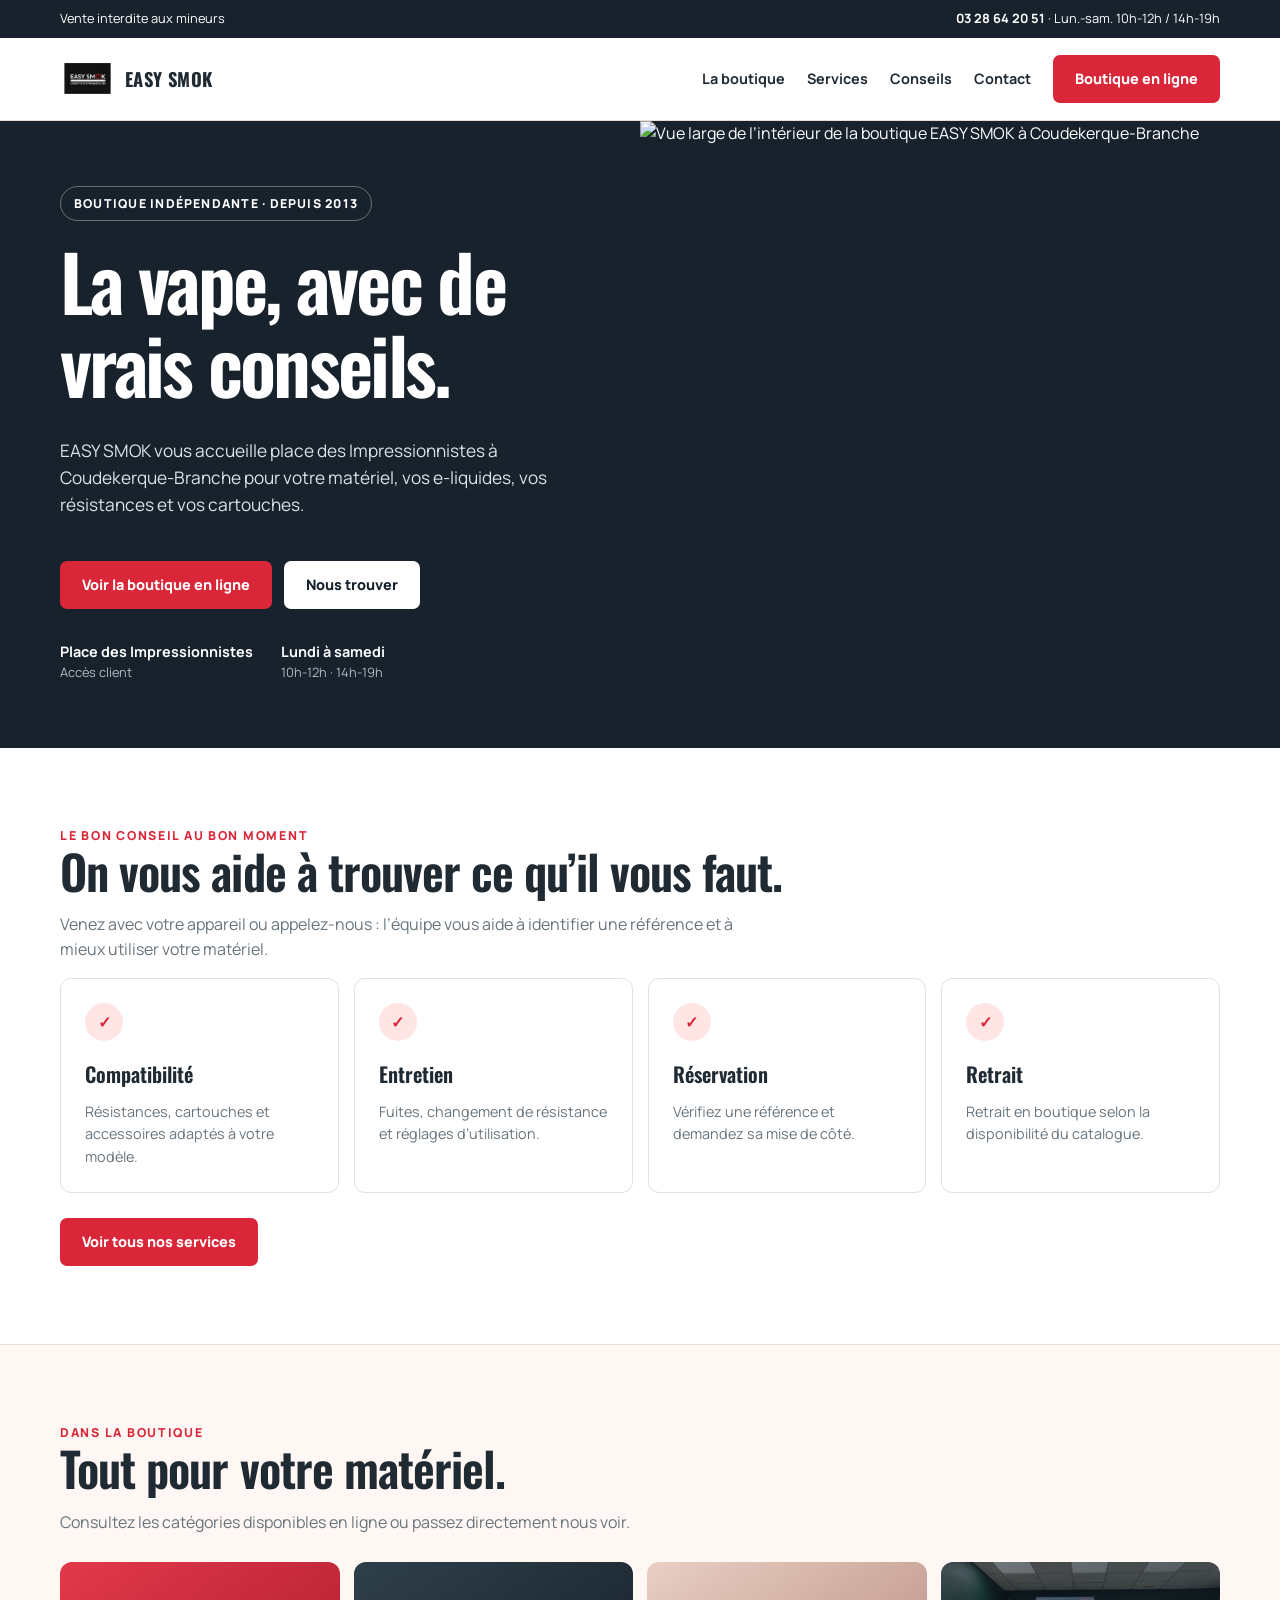
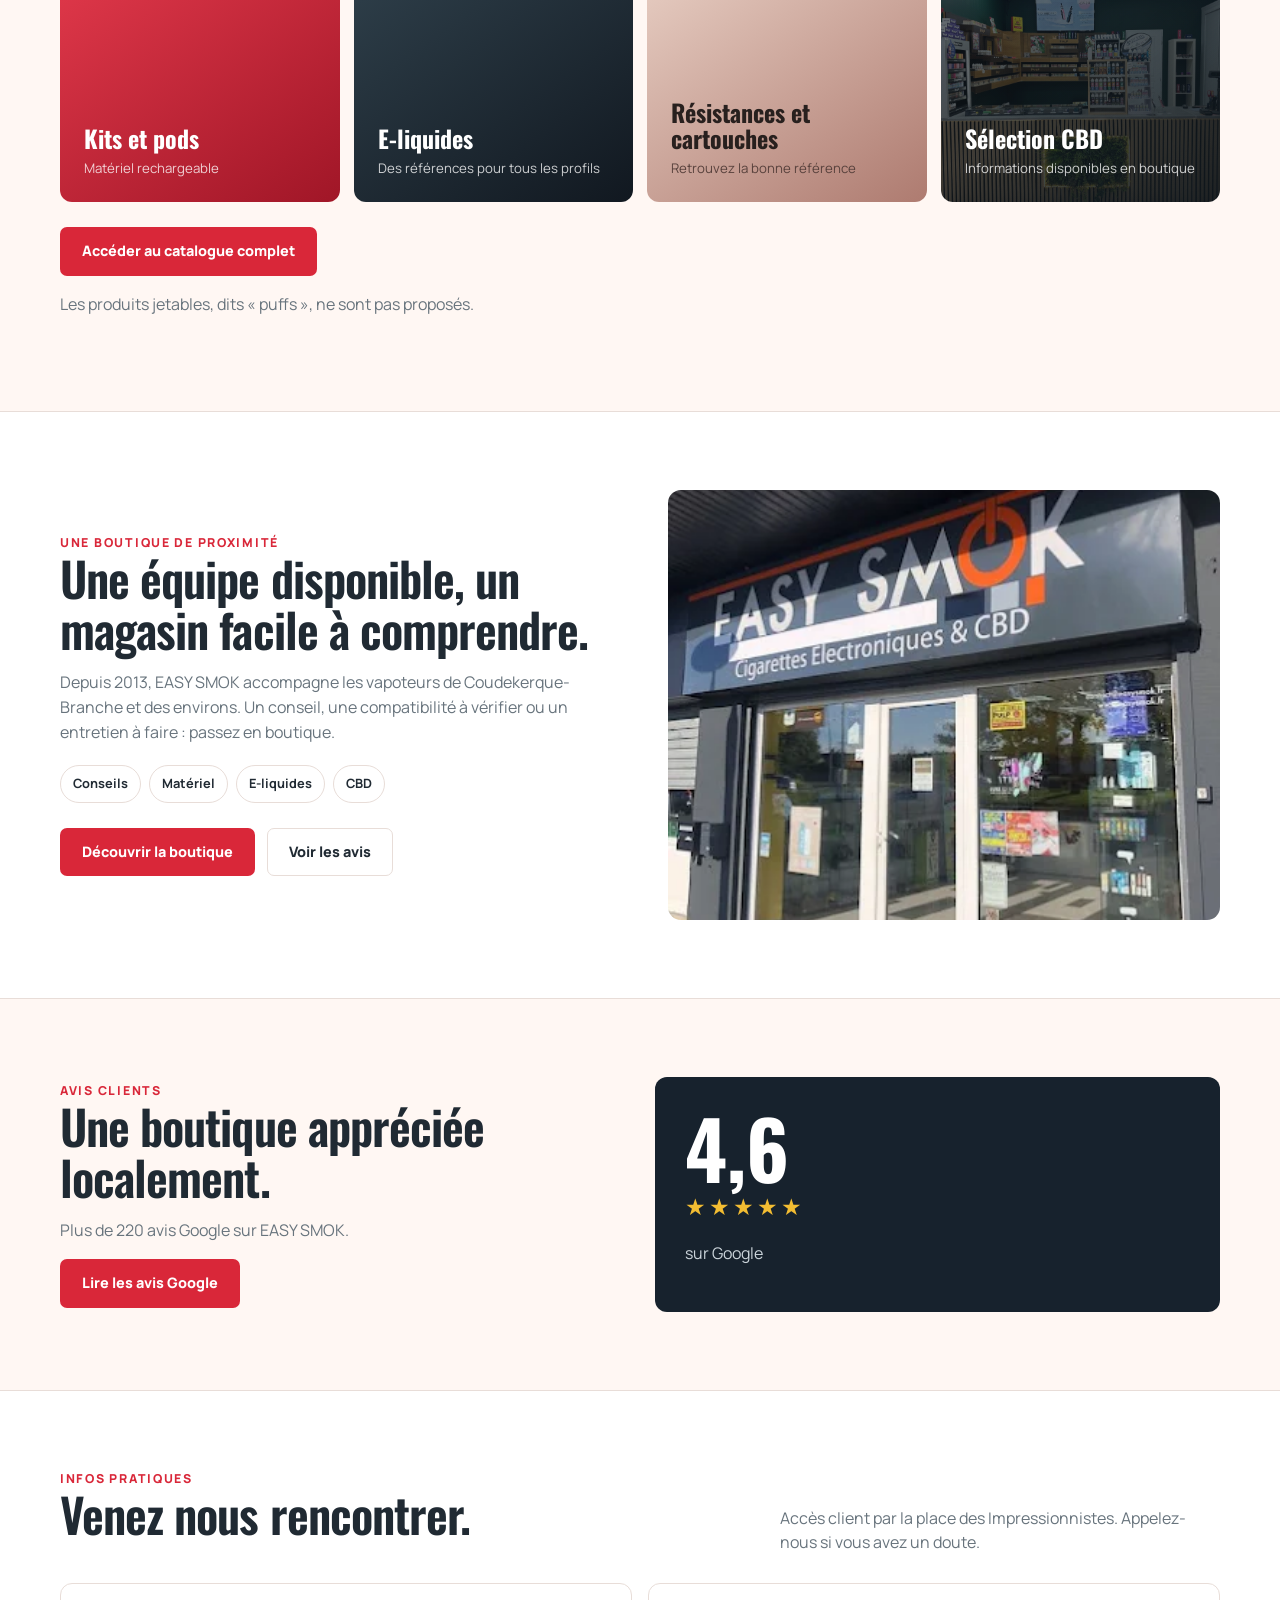
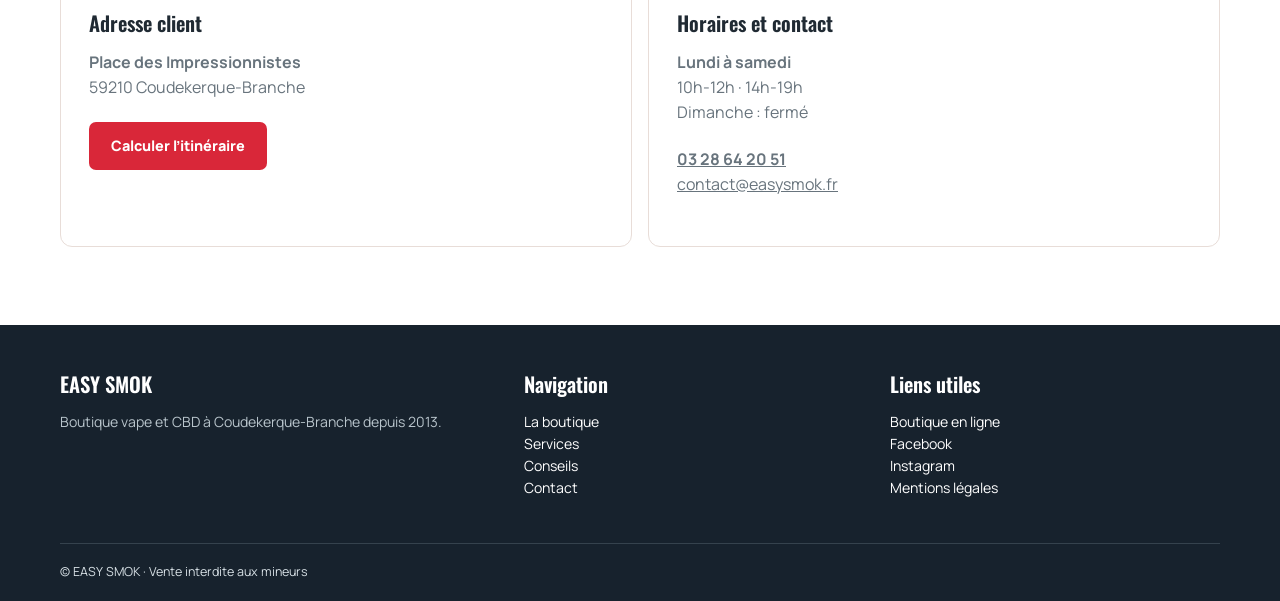
==== commit 4b465c8f: "Add files via upload" ====
--- a/index.html
+++ b/index.html
@@ -1 +1 @@
-<!doctype html><html lang="fr"><head><meta charset="utf-8"><meta name="viewport" content="width=device-width, initial-scale=1"><title>EASY SMOK | Vape et CBD à Coudekerque-Branche</title><meta name="description" content="EASY SMOK, votre boutique vape et CBD à Coudekerque-Branche depuis 2013. Matériel, e-liquides, résistances, cartouches, accessoires et conseils."><link rel="canonical" href="https://www.easysmok.fr/"><link rel="stylesheet" href="/assets/site.css"><link rel="icon" href="/assets/logo_easy_smok_apple_1024_transparent.png"><meta property="og:title" content="EASY SMOK | Vape et CBD à Coudekerque-Branche"><meta property="og:description" content="Votre boutique vape place des Impressionnistes."><meta property="og:image" content="https://www.easysmok.fr/assets/photos/facade-easy-smok.jpg"><meta property="og:url" content="https://www.easysmok.fr/"><script type="application/ld+json">{"@context":"https://schema.org","@type":"Store","name":"EASY SMOK","telephone":"+33328642051","url":"https://www.easysmok.fr/","image":"https://www.easysmok.fr/assets/photos/facade-easy-smok.jpg","address":{"@type":"PostalAddress","streetAddress":"Place des Impressionnistes","addressLocality":"Coudekerque-Branche","postalCode":"59210","addressCountry":"FR"},"openingHours":["Mo-Sa 10:00-12:00","Mo-Sa 14:00-19:00"]}</script></head><body><div class="notice-bar"><div class="container"><span>Vente interdite aux mineurs</span><span><a href="tel:+33328642051">03 28 64 20 51</a> · Lun.-sam. 10h-12h / 14h-19h</span></div></div><header class="header"><div class="container navigation"><a class="brand" href="/"><img src="/assets/logo_easy_smok_apple_1024_transparent.png" alt="Logo EASY SMOK"><span class="brand-name">EASY SMOK</span></a><nav class="nav-links"><a href="/boutique.html">La boutique</a><a href="/services.html">Services</a><a href="/conseils.html">Conseils</a><a href="/contact.html">Contact</a><a class="button button-red" href="https://easysmok.eproshopping.fr/" target="_blank" rel="noopener">Boutique en ligne</a></nav><a class="button button-outline mobile-button" href="tel:+33328642051">Appeler</a></div></header><main><section class="hero"><div class="container hero-grid"><div class="hero-content"><span class="label">Boutique indépendante · Depuis 2013</span><h1>La vape, avec de vrais conseils.</h1><p>EASY SMOK vous accueille place des Impressionnistes à Coudekerque-Branche pour votre matériel, vos e-liquides, vos résistances et vos cartouches.</p><div class="button-row"><a class="button button-red" href="https://easysmok.eproshopping.fr/" target="_blank" rel="noopener">Voir la boutique en ligne</a><a class="button button-light" href="https://www.google.com/maps/search/?api=1&query=EASY%20SMOK%20Place%20des%20Impressionnistes%2059210%20Coudekerque-Branche" target="_blank" rel="noopener">Nous trouver</a></div><div class="hero-details"><div><strong>Place des Impressionnistes</strong><span>Accès client</span></div><div><strong>Lundi à samedi</strong><span>10h-12h · 14h-19h</span></div></div></div><div class="hero-image"><img src="/assets/photos/facade-easy-smok.jpg" alt="Façade de la boutique EASY SMOK à Coudekerque-Branche"></div></div></section><section class="section"><div class="container"><div class="kicker">Le bon conseil au bon moment</div><h2>On vous aide à trouver ce qu’il vous faut.</h2><p class="section-lead">Venez avec votre appareil ou appelez-nous : l’équipe vous aide à identifier une référence et à mieux utiliser votre matériel.</p><div class="service-grid"><article class="service"><div class="service-icon">✓</div><h3>Compatibilité</h3><p>Résistances, cartouches et accessoires adaptés à votre modèle.</p></article><article class="service"><div class="service-icon">✓</div><h3>Entretien</h3><p>Fuites, changement de résistance et réglages d’utilisation.</p></article><article class="service"><div class="service-icon">✓</div><h3>Réservation</h3><p>Vérifiez une référence et demandez sa mise de côté.</p></article><article class="service"><div class="service-icon">✓</div><h3>Retrait</h3><p>Retrait en boutique selon la disponibilité du catalogue.</p></article></div><div class="button-row"><a class="button button-red" href="/services.html">Voir tous nos services</a></div></div></section><section class="section section-cream"><div class="container"><div class="kicker">Dans la boutique</div><h2>Tout pour votre matériel.</h2><p class="section-lead">Consultez les catégories disponibles en ligne ou passez directement nous voir.</p><div class="shop-grid"><a class="shop-card red" href="https://easysmok.eproshopping.fr/catalogue/226014-kit" target="_blank" rel="noopener"><strong>Kits et pods</strong><span>Matériel rechargeable</span></a><a class="shop-card dark" href="https://easysmok.eproshopping.fr/catalogue/225247-pulp" target="_blank" rel="noopener"><strong>E-liquides</strong><span>Des références pour tous les profils</span></a><a class="shop-card sand" href="https://easysmok.eproshopping.fr/catalogue/268162-RESISTENCES" target="_blank" rel="noopener"><strong>Résistances et cartouches</strong><span>Retrouvez la bonne référence</span></a><a class="shop-card photo" href="https://easysmok.eproshopping.fr/" target="_blank" rel="noopener"><strong>Sélection CBD</strong><span>Informations disponibles en boutique</span></a></div><div class="button-row"><a class="button button-red" href="https://easysmok.eproshopping.fr/" target="_blank" rel="noopener">Accéder au catalogue complet</a></div><p>Les produits jetables, dits « puffs », ne sont pas proposés.</p></div></section><section class="section"><div class="container photo-split"><div><div class="kicker">Une boutique de proximité</div><h2>Une équipe disponible, un magasin facile à comprendre.</h2><p>Depuis 2013, EASY SMOK accompagne les vapoteurs de Coudekerque-Branche et des environs. Un conseil, une compatibilité à vérifier ou un entretien à faire : passez en boutique.</p><div class="pill-list"><span class="pill">Conseils</span><span class="pill">Matériel</span><span class="pill">E-liquides</span><span class="pill">CBD</span></div><div class="button-row"><a class="button button-red" href="/boutique.html">Découvrir la boutique</a><a class="button button-outline" href="https://share.google/ud11v9rca5r6Lkgyx" target="_blank" rel="noopener">Voir les avis</a></div></div><img src="/assets/photos/vue-interieure-2.webp" alt="Intérieur de la boutique EASY SMOK"></div></section><section class="section section-cream"><div class="container rating"><div><div class="kicker">Avis clients</div><h2>Une boutique appréciée localement.</h2><p>Plus de 220 avis Google sur EASY SMOK.</p><a class="button button-red" href="https://share.google/ud11v9rca5r6Lkgyx" target="_blank" rel="noopener">Lire les avis Google</a></div><div class="rating-box"><strong>4,6</strong><div class="stars">★★★★★</div><p>sur Google</p></div></div></section><section class="section"><div class="container"><div class="section-heading"><div><div class="kicker">Infos pratiques</div><h2>Venez nous rencontrer.</h2></div><p>Accès client par la place des Impressionnistes. Appelez-nous si vous avez un doute.</p></div><div class="contact-grid"><div class="contact-card"><h3>Adresse client</h3><p><strong>Place des Impressionnistes</strong><br>59210 Coudekerque-Branche</p><a class="button button-red" href="https://www.google.com/maps/search/?api=1&query=EASY%20SMOK%20Place%20des%20Impressionnistes%2059210%20Coudekerque-Branche" target="_blank" rel="noopener">Calculer l’itinéraire</a></div><div class="contact-card"><h3>Horaires et contact</h3><p><strong>Lundi à samedi</strong><br>10h-12h · 14h-19h<br>Dimanche : fermé</p><p><a href="tel:+33328642051"><strong>03 28 64 20 51</strong></a><br><a href="mailto:contact@easysmok.fr">contact@easysmok.fr</a></p></div></div></div></section></main><footer class="footer"><div class="container footer-grid"><div><h3>EASY SMOK</h3><p>Boutique vape et CBD à Coudekerque-Branche depuis 2013.</p></div><div><h3>Navigation</h3><p><a href="/boutique.html">La boutique</a><br><a href="/services.html">Services</a><br><a href="/conseils.html">Conseils</a><br><a href="/contact.html">Contact</a></p></div><div><h3>Liens utiles</h3><p><a href="https://easysmok.eproshopping.fr/" target="_blank" rel="noopener">Boutique en ligne</a><br><a href="https://www.facebook.com/easysmok/" target="_blank" rel="noopener">Facebook</a><br><a href="https://www.instagram.com/easy_smok/" target="_blank" rel="noopener">Instagram</a><br><a href="/mentions-legales.html">Mentions légales</a></p></div></div><div class="container footer-bottom">© EASY SMOK · Vente interdite aux mineurs</div></footer></body></html>+<!doctype html><html lang="fr"><head><meta charset="utf-8"><meta name="viewport" content="width=device-width, initial-scale=1"><title>EASY SMOK | Vape et CBD à Coudekerque-Branche</title><meta name="description" content="EASY SMOK, votre boutique vape et CBD à Coudekerque-Branche depuis 2013. Matériel, e-liquides, résistances, cartouches, accessoires et conseils."><link rel="canonical" href="https://www.easysmok.fr/"><link rel="stylesheet" href="/assets/site.css"><link rel="icon" href="/assets/logo_easy_smok_apple_1024_transparent.png"><meta property="og:title" content="EASY SMOK | Vape et CBD à Coudekerque-Branche"><meta property="og:description" content="Votre boutique vape place des Impressionnistes."><meta property="og:image" content="https://www.easysmok.fr/assets/photos/facade-easy-smok.jpg"><meta property="og:url" content="https://www.easysmok.fr/"><script type="application/ld+json">{"@context":"https://schema.org","@type":"Store","name":"EASY SMOK","telephone":"+33328642051","url":"https://www.easysmok.fr/","image":"https://www.easysmok.fr/assets/photos/facade-easy-smok.jpg","address":{"@type":"PostalAddress","streetAddress":"Place des Impressionnistes","addressLocality":"Coudekerque-Branche","postalCode":"59210","addressCountry":"FR"},"openingHours":["Mo-Sa 10:00-12:00","Mo-Sa 14:00-19:00"]}</script></head><body><div class="notice-bar"><div class="container"><span>Vente interdite aux mineurs</span><span><a href="tel:+33328642051">03 28 64 20 51</a> · Lun.-sam. 10h-12h / 14h-19h</span></div></div><header class="header"><div class="container navigation"><a class="brand" href="/"><img src="/assets/logo_easy_smok_apple_1024_transparent.png" alt="Logo EASY SMOK"><span class="brand-name">EASY SMOK</span></a><nav class="nav-links"><a href="/boutique.html">La boutique</a><a href="/services.html">Services</a><a href="/conseils.html">Conseils</a><a href="/contact.html">Contact</a><a class="button button-red" href="https://easysmok.eproshopping.fr/" target="_blank" rel="noopener">Boutique en ligne</a></nav><a class="button button-outline mobile-button" href="tel:+33328642051">Appeler</a></div></header><main><section class="hero"><div class="container hero-grid"><div class="hero-content"><span class="label">Boutique indépendante · Depuis 2013</span><h1>La vape, avec de vrais conseils.</h1><p>EASY SMOK vous accueille place des Impressionnistes à Coudekerque-Branche pour votre matériel, vos e-liquides, vos résistances et vos cartouches.</p><div class="button-row"><a class="button button-red" href="https://easysmok.eproshopping.fr/" target="_blank" rel="noopener">Voir la boutique en ligne</a><a class="button button-light" href="https://www.google.com/maps/search/?api=1&query=EASY%20SMOK%20Place%20des%20Impressionnistes%2059210%20Coudekerque-Branche" target="_blank" rel="noopener">Nous trouver</a></div><div class="hero-details"><div><strong>Place des Impressionnistes</strong><span>Accès client</span></div><div><strong>Lundi à samedi</strong><span>10h-12h · 14h-19h</span></div></div></div><div class="hero-image"><img src="/assets/photos/interieur-large-easy-smok.png" alt="Vue large de l’intérieur de la boutique EASY SMOK à Coudekerque-Branche"></div></div></section><section class="section"><div class="container"><div class="kicker">Le bon conseil au bon moment</div><h2>On vous aide à trouver ce qu’il vous faut.</h2><p class="section-lead">Venez avec votre appareil ou appelez-nous : l’équipe vous aide à identifier une référence et à mieux utiliser votre matériel.</p><div class="service-grid"><article class="service"><div class="service-icon">✓</div><h3>Compatibilité</h3><p>Résistances, cartouches et accessoires adaptés à votre modèle.</p></article><article class="service"><div class="service-icon">✓</div><h3>Entretien</h3><p>Fuites, changement de résistance et réglages d’utilisation.</p></article><article class="service"><div class="service-icon">✓</div><h3>Réservation</h3><p>Vérifiez une référence et demandez sa mise de côté.</p></article><article class="service"><div class="service-icon">✓</div><h3>Retrait</h3><p>Retrait en boutique selon la disponibilité du catalogue.</p></article></div><div class="button-row"><a class="button button-red" href="/services.html">Voir tous nos services</a></div></div></section><section class="section section-cream"><div class="container"><div class="kicker">Dans la boutique</div><h2>Tout pour votre matériel.</h2><p class="section-lead">Consultez les catégories disponibles en ligne ou passez directement nous voir.</p><div class="shop-grid"><a class="shop-card red" href="https://easysmok.eproshopping.fr/catalogue/226014-kit" target="_blank" rel="noopener"><strong>Kits et pods</strong><span>Matériel rechargeable</span></a><a class="shop-card dark" href="https://easysmok.eproshopping.fr/catalogue/225247-pulp" target="_blank" rel="noopener"><strong>E-liquides</strong><span>Des références pour tous les profils</span></a><a class="shop-card sand" href="https://easysmok.eproshopping.fr/catalogue/268162-RESISTENCES" target="_blank" rel="noopener"><strong>Résistances et cartouches</strong><span>Retrouvez la bonne référence</span></a><a class="shop-card photo" href="https://easysmok.eproshopping.fr/" target="_blank" rel="noopener"><strong>Sélection CBD</strong><span>Informations disponibles en boutique</span></a></div><div class="button-row"><a class="button button-red" href="https://easysmok.eproshopping.fr/" target="_blank" rel="noopener">Accéder au catalogue complet</a></div><p>Les produits jetables, dits « puffs », ne sont pas proposés.</p></div></section><section class="section"><div class="container photo-split"><div><div class="kicker">Une boutique de proximité</div><h2>Une équipe disponible, un magasin facile à comprendre.</h2><p>Depuis 2013, EASY SMOK accompagne les vapoteurs de Coudekerque-Branche et des environs. Un conseil, une compatibilité à vérifier ou un entretien à faire : passez en boutique.</p><div class="pill-list"><span class="pill">Conseils</span><span class="pill">Matériel</span><span class="pill">E-liquides</span><span class="pill">CBD</span></div><div class="button-row"><a class="button button-red" href="/boutique.html">Découvrir la boutique</a><a class="button button-outline" href="https://share.google/ud11v9rca5r6Lkgyx" target="_blank" rel="noopener">Voir les avis</a></div></div><img src="/assets/photos/vue-interieure-2.webp" alt="Intérieur de la boutique EASY SMOK"></div></section><section class="section section-cream"><div class="container rating"><div><div class="kicker">Avis clients</div><h2>Une boutique appréciée localement.</h2><p>Plus de 220 avis Google sur EASY SMOK.</p><a class="button button-red" href="https://share.google/ud11v9rca5r6Lkgyx" target="_blank" rel="noopener">Lire les avis Google</a></div><div class="rating-box"><strong>4,6</strong><div class="stars">★★★★★</div><p>sur Google</p></div></div></section><section class="section"><div class="container"><div class="section-heading"><div><div class="kicker">Infos pratiques</div><h2>Venez nous rencontrer.</h2></div><p>Accès client par la place des Impressionnistes. Appelez-nous si vous avez un doute.</p></div><div class="contact-grid"><div class="contact-card"><h3>Adresse client</h3><p><strong>Place des Impressionnistes</strong><br>59210 Coudekerque-Branche</p><a class="button button-red" href="https://www.google.com/maps/search/?api=1&query=EASY%20SMOK%20Place%20des%20Impressionnistes%2059210%20Coudekerque-Branche" target="_blank" rel="noopener">Calculer l’itinéraire</a></div><div class="contact-card"><h3>Horaires et contact</h3><p><strong>Lundi à samedi</strong><br>10h-12h · 14h-19h<br>Dimanche : fermé</p><p><a href="tel:+33328642051"><strong>03 28 64 20 51</strong></a><br><a href="mailto:contact@easysmok.fr">contact@easysmok.fr</a></p></div></div></div></section></main><footer class="footer"><div class="container footer-grid"><div><h3>EASY SMOK</h3><p>Boutique vape et CBD à Coudekerque-Branche depuis 2013.</p></div><div><h3>Navigation</h3><p><a href="/boutique.html">La boutique</a><br><a href="/services.html">Services</a><br><a href="/conseils.html">Conseils</a><br><a href="/contact.html">Contact</a></p></div><div><h3>Liens utiles</h3><p><a href="https://easysmok.eproshopping.fr/" target="_blank" rel="noopener">Boutique en ligne</a><br><a href="https://www.facebook.com/easysmok/" target="_blank" rel="noopener">Facebook</a><br><a href="https://www.instagram.com/easy_smok/" target="_blank" rel="noopener">Instagram</a><br><a href="/mentions-legales.html">Mentions légales</a></p></div></div><div class="container footer-bottom">© EASY SMOK · Vente interdite aux mineurs</div></footer></body></html>
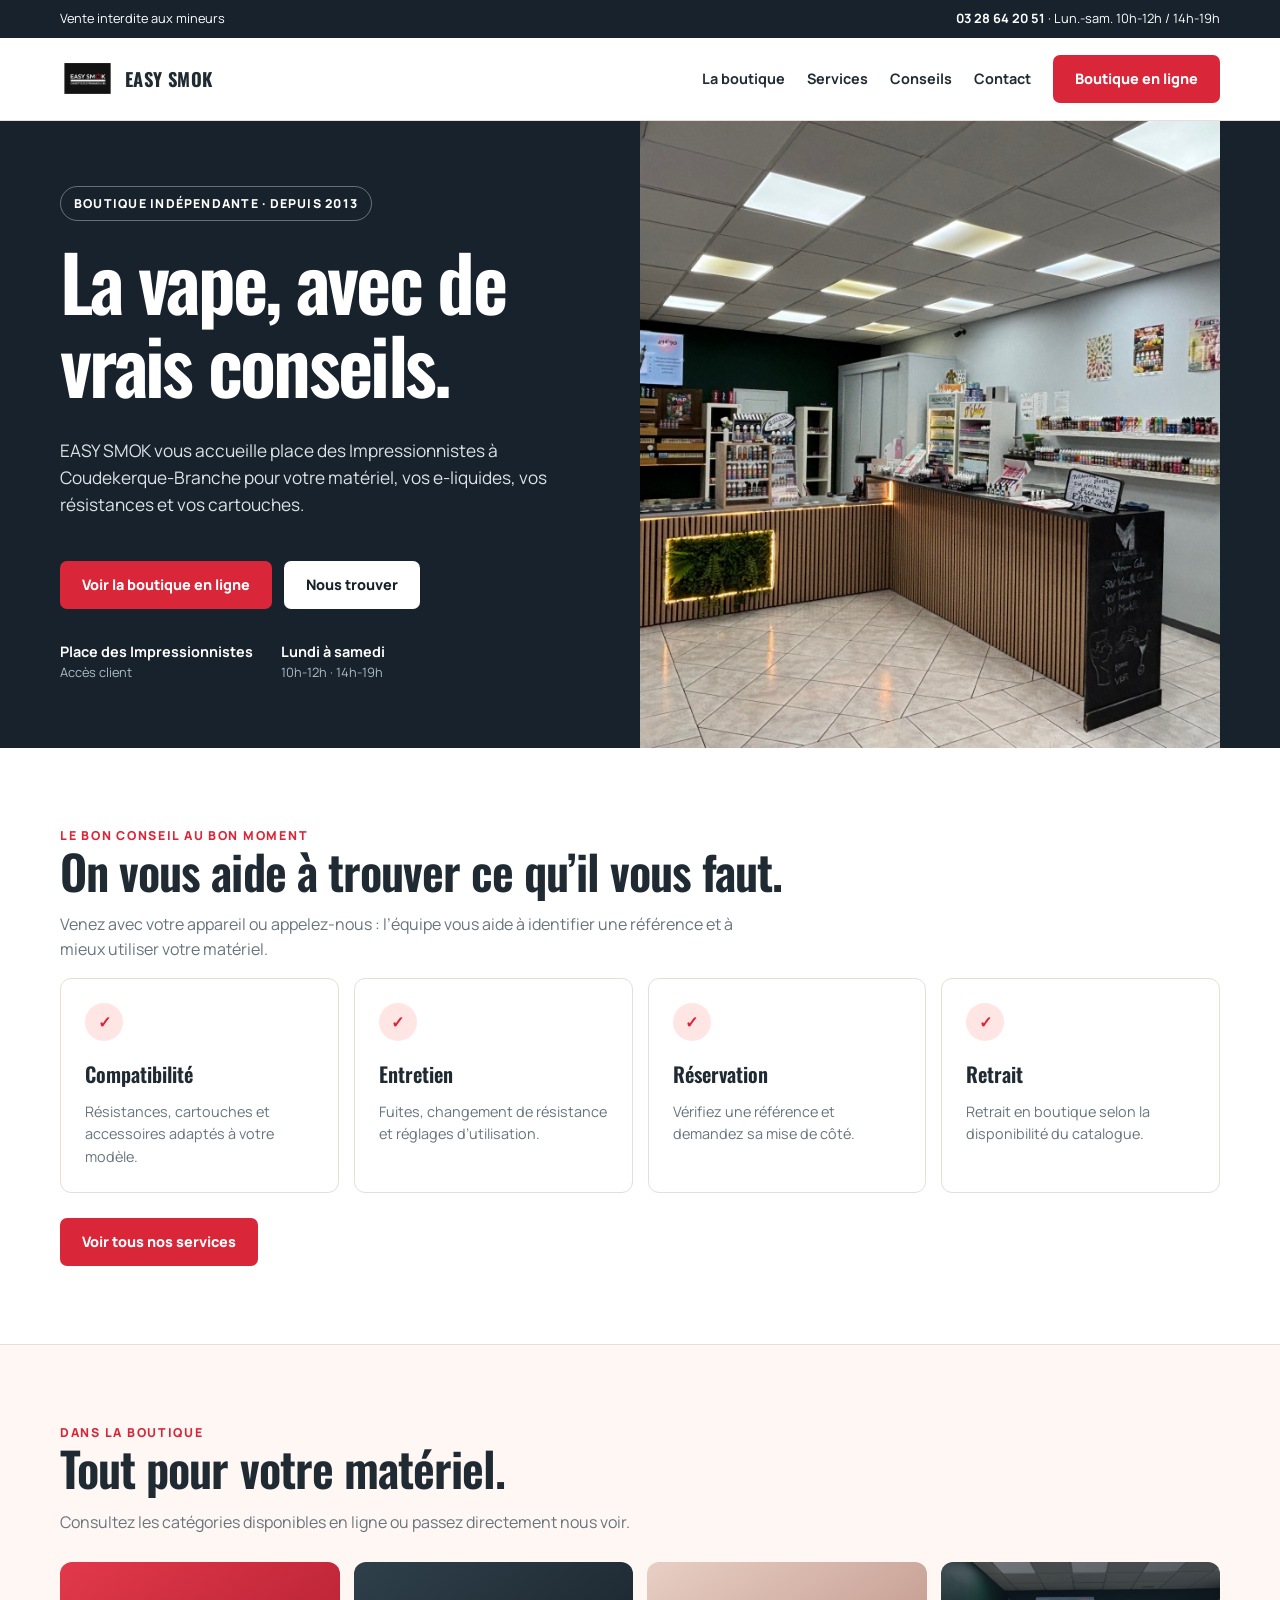
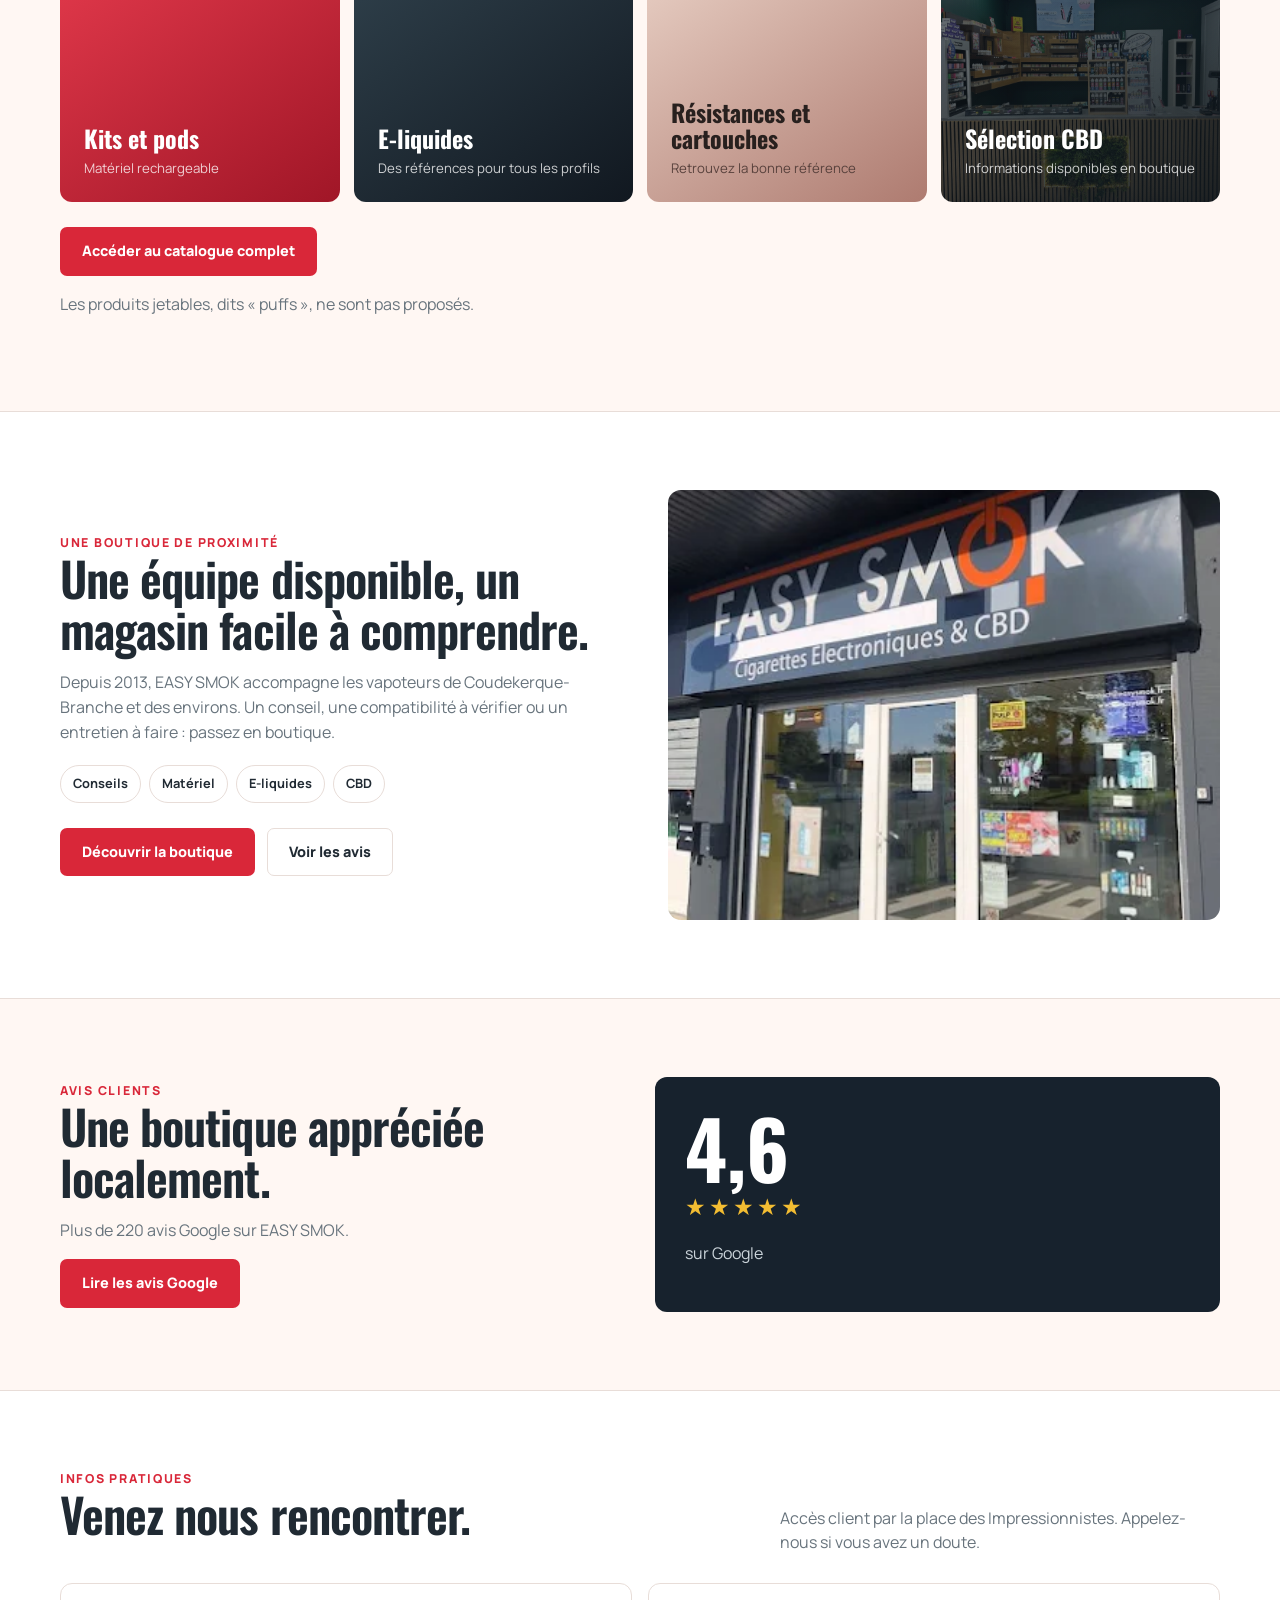
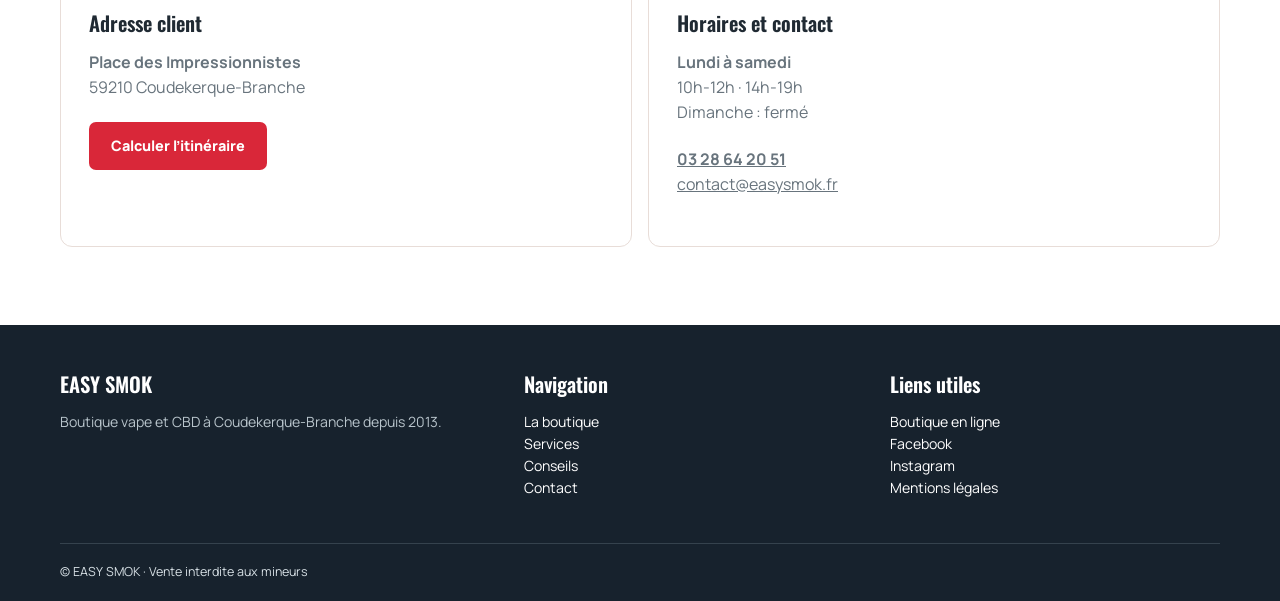
==== commit 576e9253: "Add files via upload" ====
--- a/index.html
+++ b/index.html
@@ -1 +1 @@
-<!doctype html><html lang="fr"><head><meta charset="utf-8"><meta name="viewport" content="width=device-width, initial-scale=1"><title>EASY SMOK | Vape et CBD à Coudekerque-Branche</title><meta name="description" content="EASY SMOK, votre boutique vape et CBD à Coudekerque-Branche depuis 2013. Matériel, e-liquides, résistances, cartouches, accessoires et conseils."><link rel="canonical" href="https://www.easysmok.fr/"><link rel="stylesheet" href="/assets/site.css"><link rel="icon" href="/assets/logo_easy_smok_apple_1024_transparent.png"><meta property="og:title" content="EASY SMOK | Vape et CBD à Coudekerque-Branche"><meta property="og:description" content="Votre boutique vape place des Impressionnistes."><meta property="og:image" content="https://www.easysmok.fr/assets/photos/facade-easy-smok.jpg"><meta property="og:url" content="https://www.easysmok.fr/"><script type="application/ld+json">{"@context":"https://schema.org","@type":"Store","name":"EASY SMOK","telephone":"+33328642051","url":"https://www.easysmok.fr/","image":"https://www.easysmok.fr/assets/photos/facade-easy-smok.jpg","address":{"@type":"PostalAddress","streetAddress":"Place des Impressionnistes","addressLocality":"Coudekerque-Branche","postalCode":"59210","addressCountry":"FR"},"openingHours":["Mo-Sa 10:00-12:00","Mo-Sa 14:00-19:00"]}</script></head><body><div class="notice-bar"><div class="container"><span>Vente interdite aux mineurs</span><span><a href="tel:+33328642051">03 28 64 20 51</a> · Lun.-sam. 10h-12h / 14h-19h</span></div></div><header class="header"><div class="container navigation"><a class="brand" href="/"><img src="/assets/logo_easy_smok_apple_1024_transparent.png" alt="Logo EASY SMOK"><span class="brand-name">EASY SMOK</span></a><nav class="nav-links"><a href="/boutique.html">La boutique</a><a href="/services.html">Services</a><a href="/conseils.html">Conseils</a><a href="/contact.html">Contact</a><a class="button button-red" href="https://easysmok.eproshopping.fr/" target="_blank" rel="noopener">Boutique en ligne</a></nav><a class="button button-outline mobile-button" href="tel:+33328642051">Appeler</a></div></header><main><section class="hero"><div class="container hero-grid"><div class="hero-content"><span class="label">Boutique indépendante · Depuis 2013</span><h1>La vape, avec de vrais conseils.</h1><p>EASY SMOK vous accueille place des Impressionnistes à Coudekerque-Branche pour votre matériel, vos e-liquides, vos résistances et vos cartouches.</p><div class="button-row"><a class="button button-red" href="https://easysmok.eproshopping.fr/" target="_blank" rel="noopener">Voir la boutique en ligne</a><a class="button button-light" href="https://www.google.com/maps/search/?api=1&query=EASY%20SMOK%20Place%20des%20Impressionnistes%2059210%20Coudekerque-Branche" target="_blank" rel="noopener">Nous trouver</a></div><div class="hero-details"><div><strong>Place des Impressionnistes</strong><span>Accès client</span></div><div><strong>Lundi à samedi</strong><span>10h-12h · 14h-19h</span></div></div></div><div class="hero-image"><img src="/assets/photos/interieur-large-easy-smok.png" alt="Vue large de l’intérieur de la boutique EASY SMOK à Coudekerque-Branche"></div></div></section><section class="section"><div class="container"><div class="kicker">Le bon conseil au bon moment</div><h2>On vous aide à trouver ce qu’il vous faut.</h2><p class="section-lead">Venez avec votre appareil ou appelez-nous : l’équipe vous aide à identifier une référence et à mieux utiliser votre matériel.</p><div class="service-grid"><article class="service"><div class="service-icon">✓</div><h3>Compatibilité</h3><p>Résistances, cartouches et accessoires adaptés à votre modèle.</p></article><article class="service"><div class="service-icon">✓</div><h3>Entretien</h3><p>Fuites, changement de résistance et réglages d’utilisation.</p></article><article class="service"><div class="service-icon">✓</div><h3>Réservation</h3><p>Vérifiez une référence et demandez sa mise de côté.</p></article><article class="service"><div class="service-icon">✓</div><h3>Retrait</h3><p>Retrait en boutique selon la disponibilité du catalogue.</p></article></div><div class="button-row"><a class="button button-red" href="/services.html">Voir tous nos services</a></div></div></section><section class="section section-cream"><div class="container"><div class="kicker">Dans la boutique</div><h2>Tout pour votre matériel.</h2><p class="section-lead">Consultez les catégories disponibles en ligne ou passez directement nous voir.</p><div class="shop-grid"><a class="shop-card red" href="https://easysmok.eproshopping.fr/catalogue/226014-kit" target="_blank" rel="noopener"><strong>Kits et pods</strong><span>Matériel rechargeable</span></a><a class="shop-card dark" href="https://easysmok.eproshopping.fr/catalogue/225247-pulp" target="_blank" rel="noopener"><strong>E-liquides</strong><span>Des références pour tous les profils</span></a><a class="shop-card sand" href="https://easysmok.eproshopping.fr/catalogue/268162-RESISTENCES" target="_blank" rel="noopener"><strong>Résistances et cartouches</strong><span>Retrouvez la bonne référence</span></a><a class="shop-card photo" href="https://easysmok.eproshopping.fr/" target="_blank" rel="noopener"><strong>Sélection CBD</strong><span>Informations disponibles en boutique</span></a></div><div class="button-row"><a class="button button-red" href="https://easysmok.eproshopping.fr/" target="_blank" rel="noopener">Accéder au catalogue complet</a></div><p>Les produits jetables, dits « puffs », ne sont pas proposés.</p></div></section><section class="section"><div class="container photo-split"><div><div class="kicker">Une boutique de proximité</div><h2>Une équipe disponible, un magasin facile à comprendre.</h2><p>Depuis 2013, EASY SMOK accompagne les vapoteurs de Coudekerque-Branche et des environs. Un conseil, une compatibilité à vérifier ou un entretien à faire : passez en boutique.</p><div class="pill-list"><span class="pill">Conseils</span><span class="pill">Matériel</span><span class="pill">E-liquides</span><span class="pill">CBD</span></div><div class="button-row"><a class="button button-red" href="/boutique.html">Découvrir la boutique</a><a class="button button-outline" href="https://share.google/ud11v9rca5r6Lkgyx" target="_blank" rel="noopener">Voir les avis</a></div></div><img src="/assets/photos/vue-interieure-2.webp" alt="Intérieur de la boutique EASY SMOK"></div></section><section class="section section-cream"><div class="container rating"><div><div class="kicker">Avis clients</div><h2>Une boutique appréciée localement.</h2><p>Plus de 220 avis Google sur EASY SMOK.</p><a class="button button-red" href="https://share.google/ud11v9rca5r6Lkgyx" target="_blank" rel="noopener">Lire les avis Google</a></div><div class="rating-box"><strong>4,6</strong><div class="stars">★★★★★</div><p>sur Google</p></div></div></section><section class="section"><div class="container"><div class="section-heading"><div><div class="kicker">Infos pratiques</div><h2>Venez nous rencontrer.</h2></div><p>Accès client par la place des Impressionnistes. Appelez-nous si vous avez un doute.</p></div><div class="contact-grid"><div class="contact-card"><h3>Adresse client</h3><p><strong>Place des Impressionnistes</strong><br>59210 Coudekerque-Branche</p><a class="button button-red" href="https://www.google.com/maps/search/?api=1&query=EASY%20SMOK%20Place%20des%20Impressionnistes%2059210%20Coudekerque-Branche" target="_blank" rel="noopener">Calculer l’itinéraire</a></div><div class="contact-card"><h3>Horaires et contact</h3><p><strong>Lundi à samedi</strong><br>10h-12h · 14h-19h<br>Dimanche : fermé</p><p><a href="tel:+33328642051"><strong>03 28 64 20 51</strong></a><br><a href="mailto:contact@easysmok.fr">contact@easysmok.fr</a></p></div></div></div></section></main><footer class="footer"><div class="container footer-grid"><div><h3>EASY SMOK</h3><p>Boutique vape et CBD à Coudekerque-Branche depuis 2013.</p></div><div><h3>Navigation</h3><p><a href="/boutique.html">La boutique</a><br><a href="/services.html">Services</a><br><a href="/conseils.html">Conseils</a><br><a href="/contact.html">Contact</a></p></div><div><h3>Liens utiles</h3><p><a href="https://easysmok.eproshopping.fr/" target="_blank" rel="noopener">Boutique en ligne</a><br><a href="https://www.facebook.com/easysmok/" target="_blank" rel="noopener">Facebook</a><br><a href="https://www.instagram.com/easy_smok/" target="_blank" rel="noopener">Instagram</a><br><a href="/mentions-legales.html">Mentions légales</a></p></div></div><div class="container footer-bottom">© EASY SMOK · Vente interdite aux mineurs</div></footer></body></html>+<!doctype html><html lang="fr"><head><meta charset="utf-8"><meta name="viewport" content="width=device-width, initial-scale=1"><title>EASY SMOK | Vape et CBD à Coudekerque-Branche</title><meta name="description" content="EASY SMOK, votre boutique vape et CBD à Coudekerque-Branche depuis 2013. Matériel, e-liquides, résistances, cartouches, accessoires et conseils."><link rel="canonical" href="https://www.easysmok.fr/"><link rel="stylesheet" href="/assets/site.css"><link rel="icon" href="/assets/logo_easy_smok_apple_1024_transparent.png"><meta property="og:title" content="EASY SMOK | Vape et CBD à Coudekerque-Branche"><meta property="og:description" content="Votre boutique vape place des Impressionnistes."><meta property="og:image" content="https://www.easysmok.fr/assets/photos/facade-easy-smok.jpg"><meta property="og:url" content="https://www.easysmok.fr/"><script type="application/ld+json">{"@context":"https://schema.org","@type":"Store","name":"EASY SMOK","telephone":"+33328642051","url":"https://www.easysmok.fr/","image":"https://www.easysmok.fr/assets/photos/facade-easy-smok.jpg","address":{"@type":"PostalAddress","streetAddress":"Place des Impressionnistes","addressLocality":"Coudekerque-Branche","postalCode":"59210","addressCountry":"FR"},"openingHours":["Mo-Sa 10:00-12:00","Mo-Sa 14:00-19:00"]}</script></head><body><div class="notice-bar"><div class="container"><span>Vente interdite aux mineurs</span><span><a href="tel:+33328642051">03 28 64 20 51</a> · Lun.-sam. 10h-12h / 14h-19h</span></div></div><header class="header"><div class="container navigation"><a class="brand" href="/"><img src="/assets/logo_easy_smok_apple_1024_transparent.png" alt="Logo EASY SMOK"><span class="brand-name">EASY SMOK</span></a><nav class="nav-links"><a href="/boutique.html">La boutique</a><a href="/services.html">Services</a><a href="/conseils.html">Conseils</a><a href="/contact.html">Contact</a><a class="button button-red" href="https://easysmok.eproshopping.fr/" target="_blank" rel="noopener">Boutique en ligne</a></nav><a class="button button-outline mobile-button" href="tel:+33328642051">Appeler</a></div></header><main><section class="hero"><div class="container hero-grid"><div class="hero-content"><span class="label">Boutique indépendante · Depuis 2013</span><h1>La vape, avec de vrais conseils.</h1><p>EASY SMOK vous accueille place des Impressionnistes à Coudekerque-Branche pour votre matériel, vos e-liquides, vos résistances et vos cartouches.</p><div class="button-row"><a class="button button-red" href="https://easysmok.eproshopping.fr/" target="_blank" rel="noopener">Voir la boutique en ligne</a><a class="button button-light" href="https://www.google.com/maps/search/?api=1&query=EASY%20SMOK%20Place%20des%20Impressionnistes%2059210%20Coudekerque-Branche" target="_blank" rel="noopener">Nous trouver</a></div><div class="hero-details"><div><strong>Place des Impressionnistes</strong><span>Accès client</span></div><div><strong>Lundi à samedi</strong><span>10h-12h · 14h-19h</span></div></div></div><div class="hero-image"><img src="/assets/photos/interieur-large-easy-smok.jpg" alt="Vue large de l’intérieur de la boutique EASY SMOK à Coudekerque-Branche"></div></div></section><section class="section"><div class="container"><div class="kicker">Le bon conseil au bon moment</div><h2>On vous aide à trouver ce qu’il vous faut.</h2><p class="section-lead">Venez avec votre appareil ou appelez-nous : l’équipe vous aide à identifier une référence et à mieux utiliser votre matériel.</p><div class="service-grid"><article class="service"><div class="service-icon">✓</div><h3>Compatibilité</h3><p>Résistances, cartouches et accessoires adaptés à votre modèle.</p></article><article class="service"><div class="service-icon">✓</div><h3>Entretien</h3><p>Fuites, changement de résistance et réglages d’utilisation.</p></article><article class="service"><div class="service-icon">✓</div><h3>Réservation</h3><p>Vérifiez une référence et demandez sa mise de côté.</p></article><article class="service"><div class="service-icon">✓</div><h3>Retrait</h3><p>Retrait en boutique selon la disponibilité du catalogue.</p></article></div><div class="button-row"><a class="button button-red" href="/services.html">Voir tous nos services</a></div></div></section><section class="section section-cream"><div class="container"><div class="kicker">Dans la boutique</div><h2>Tout pour votre matériel.</h2><p class="section-lead">Consultez les catégories disponibles en ligne ou passez directement nous voir.</p><div class="shop-grid"><a class="shop-card red" href="https://easysmok.eproshopping.fr/catalogue/226014-kit" target="_blank" rel="noopener"><strong>Kits et pods</strong><span>Matériel rechargeable</span></a><a class="shop-card dark" href="https://easysmok.eproshopping.fr/catalogue/225247-pulp" target="_blank" rel="noopener"><strong>E-liquides</strong><span>Des références pour tous les profils</span></a><a class="shop-card sand" href="https://easysmok.eproshopping.fr/catalogue/268162-RESISTENCES" target="_blank" rel="noopener"><strong>Résistances et cartouches</strong><span>Retrouvez la bonne référence</span></a><a class="shop-card photo" href="https://easysmok.eproshopping.fr/" target="_blank" rel="noopener"><strong>Sélection CBD</strong><span>Informations disponibles en boutique</span></a></div><div class="button-row"><a class="button button-red" href="https://easysmok.eproshopping.fr/" target="_blank" rel="noopener">Accéder au catalogue complet</a></div><p>Les produits jetables, dits « puffs », ne sont pas proposés.</p></div></section><section class="section"><div class="container photo-split"><div><div class="kicker">Une boutique de proximité</div><h2>Une équipe disponible, un magasin facile à comprendre.</h2><p>Depuis 2013, EASY SMOK accompagne les vapoteurs de Coudekerque-Branche et des environs. Un conseil, une compatibilité à vérifier ou un entretien à faire : passez en boutique.</p><div class="pill-list"><span class="pill">Conseils</span><span class="pill">Matériel</span><span class="pill">E-liquides</span><span class="pill">CBD</span></div><div class="button-row"><a class="button button-red" href="/boutique.html">Découvrir la boutique</a><a class="button button-outline" href="https://share.google/ud11v9rca5r6Lkgyx" target="_blank" rel="noopener">Voir les avis</a></div></div><img src="/assets/photos/vue-interieure-2.webp" alt="Intérieur de la boutique EASY SMOK"></div></section><section class="section section-cream"><div class="container rating"><div><div class="kicker">Avis clients</div><h2>Une boutique appréciée localement.</h2><p>Plus de 220 avis Google sur EASY SMOK.</p><a class="button button-red" href="https://share.google/ud11v9rca5r6Lkgyx" target="_blank" rel="noopener">Lire les avis Google</a></div><div class="rating-box"><strong>4,6</strong><div class="stars">★★★★★</div><p>sur Google</p></div></div></section><section class="section"><div class="container"><div class="section-heading"><div><div class="kicker">Infos pratiques</div><h2>Venez nous rencontrer.</h2></div><p>Accès client par la place des Impressionnistes. Appelez-nous si vous avez un doute.</p></div><div class="contact-grid"><div class="contact-card"><h3>Adresse client</h3><p><strong>Place des Impressionnistes</strong><br>59210 Coudekerque-Branche</p><a class="button button-red" href="https://www.google.com/maps/search/?api=1&query=EASY%20SMOK%20Place%20des%20Impressionnistes%2059210%20Coudekerque-Branche" target="_blank" rel="noopener">Calculer l’itinéraire</a></div><div class="contact-card"><h3>Horaires et contact</h3><p><strong>Lundi à samedi</strong><br>10h-12h · 14h-19h<br>Dimanche : fermé</p><p><a href="tel:+33328642051"><strong>03 28 64 20 51</strong></a><br><a href="mailto:contact@easysmok.fr">contact@easysmok.fr</a></p></div></div></div></section></main><footer class="footer"><div class="container footer-grid"><div><h3>EASY SMOK</h3><p>Boutique vape et CBD à Coudekerque-Branche depuis 2013.</p></div><div><h3>Navigation</h3><p><a href="/boutique.html">La boutique</a><br><a href="/services.html">Services</a><br><a href="/conseils.html">Conseils</a><br><a href="/contact.html">Contact</a></p></div><div><h3>Liens utiles</h3><p><a href="https://easysmok.eproshopping.fr/" target="_blank" rel="noopener">Boutique en ligne</a><br><a href="https://www.facebook.com/easysmok/" target="_blank" rel="noopener">Facebook</a><br><a href="https://www.instagram.com/easy_smok/" target="_blank" rel="noopener">Instagram</a><br><a href="/mentions-legales.html">Mentions légales</a></p></div></div><div class="container footer-bottom">© EASY SMOK · Vente interdite aux mineurs</div></footer></body></html>
